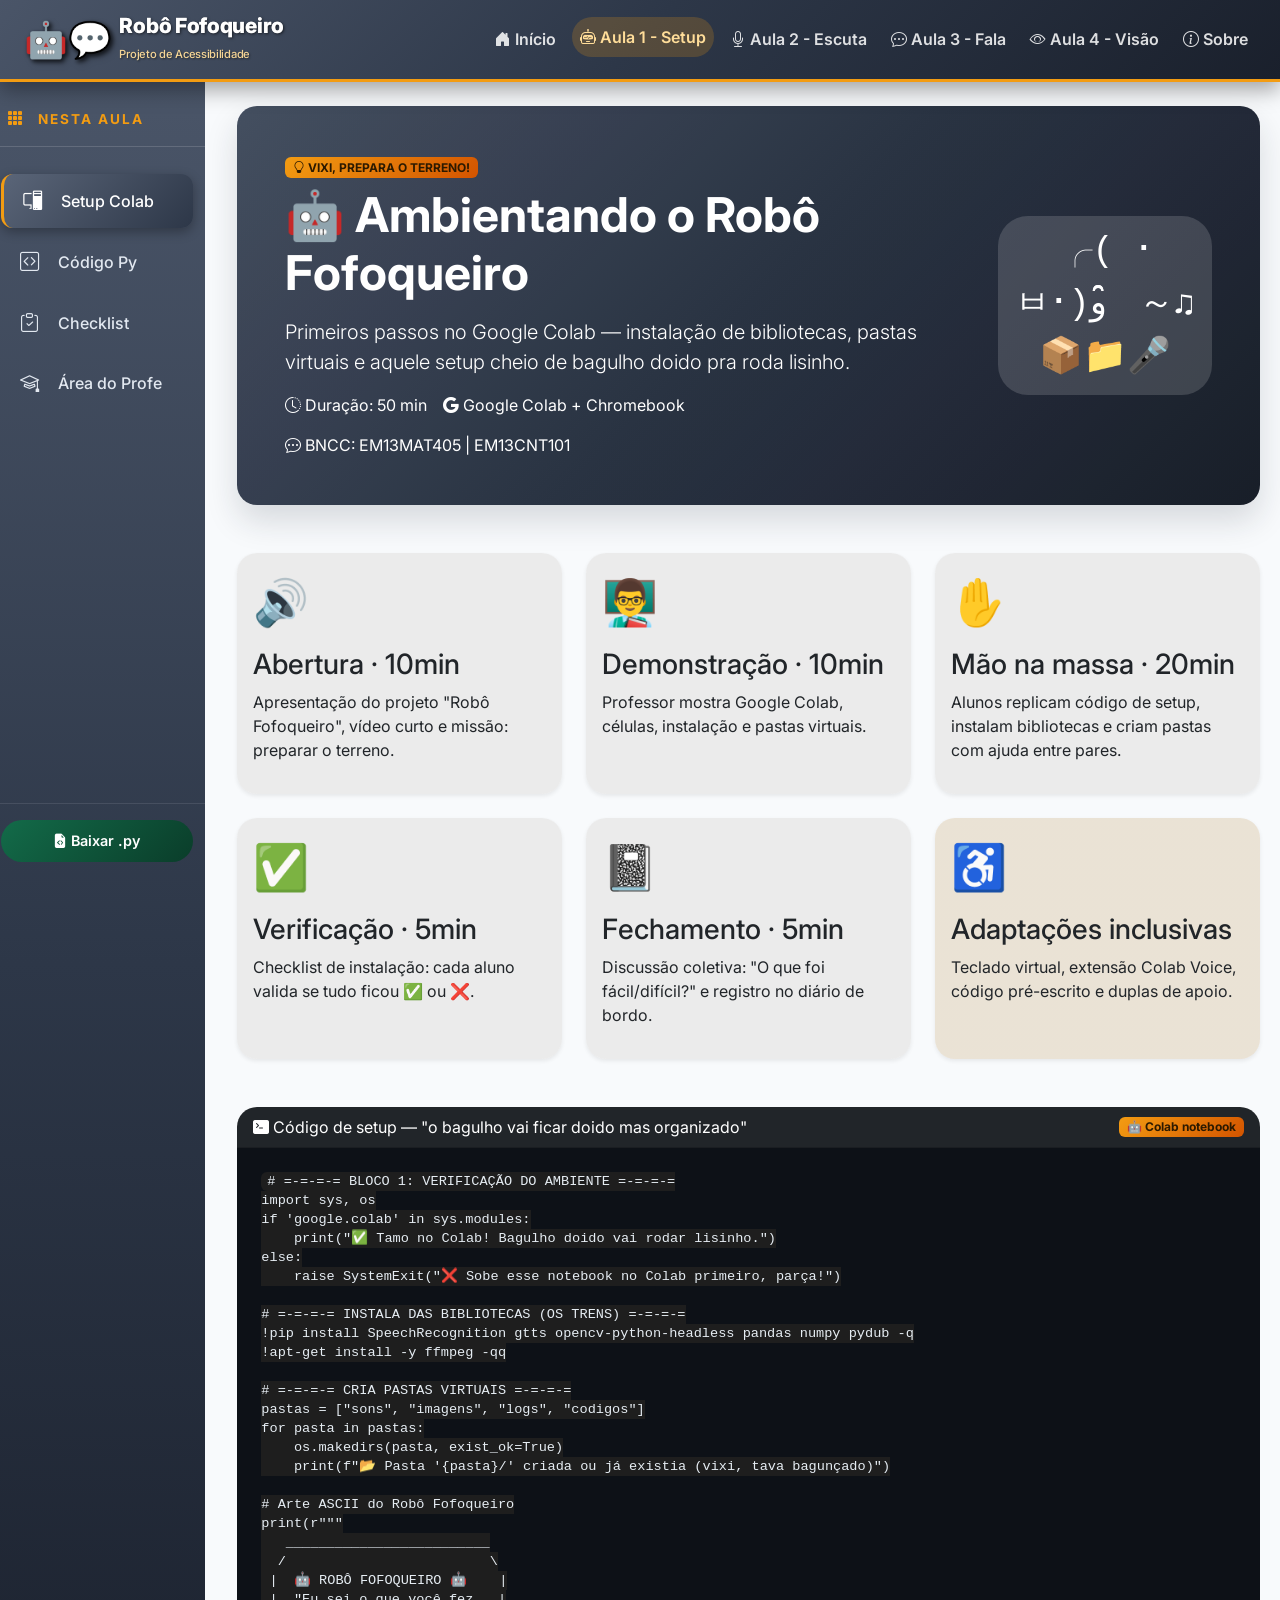
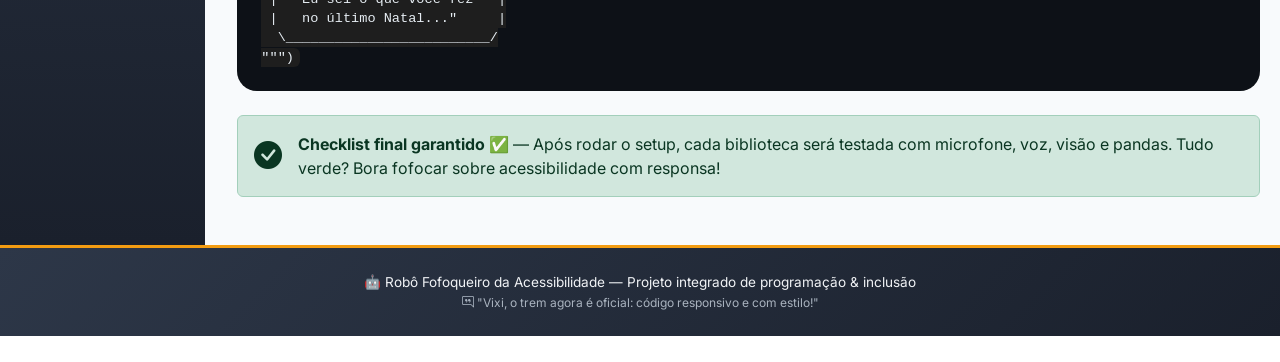
==== pages/aula_01.html @ 8d3654dd "Primeira versão no GitHub" ====
<!doctype html>
<html lang="pt-BR">
  <head>
    <meta charset="UTF-8" />
    <meta
      name="viewport"
      content="width=device-width, initial-scale=1.0, user-scalable=yes"
    />
    <title>Robô Fofoqueiro | Setup no Google Colab</title>
    <!-- Bootstrap 5 + Icons + Google Fonts -->
    <link
      href="https://cdn.jsdelivr.net/npm/bootstrap@5.3.0-alpha1/dist/css/bootstrap.min.css"
      rel="stylesheet"
    />
    <link
      rel="stylesheet"
      href="https://cdn.jsdelivr.net/npm/bootstrap-icons@1.11.3/font/bootstrap-icons.min.css"
    />
    <link
      href="https://fonts.googleapis.com/css2?family=Inter:opsz,wght@14..32,300;14..32,400;14..32,600;14..32,700;14..32,800&display=swap"
      rel="stylesheet"
    />
    <!-- CSS Custom -->
    <link rel="stylesheet" href="../assets/css/style.css" />
  </head>

  <body>
    <!-- MENU SUPERIOR (para futuras abas do projeto maior) -->
    <nav class="navbar navbar-expand-lg menu-projeto-principal sticky-top">
      <div class="container-fluid px-4">
        <a class="navbar-brand d-flex align-items-center gap-2" href="#">
          <span class="robo-icon-principal">🤖💬</span>
          <span class="brand-text-principal"
            >Robô Fofoqueiro<br /><small class="sub-brand-principal"
              >Projeto de Acessibilidade</small
            ></span
          >
        </a>
        <button
          class="navbar-toggler"
          type="button"
          data-bs-toggle="collapse"
          data-bs-target="#menuProjetoPrincipal"
          aria-controls="menuProjetoPrincipal"
          aria-expanded="false"
          aria-label="Toggle navigation"
        >
          <span class="navbar-toggler-icon"></span>
        </button>
        <div class="collapse navbar-collapse" id="menuProjetoPrincipal">
          <ul class="navbar-nav ms-auto mb-2 mb-lg-0 gap-2">
            <li class="nav-item">
              <a
                class="nav-link"
                data-projeto-aba="inicio"
                href="../index.html"
                ><i class="bi bi-house-door-fill"></i> Início</a
              >
            </li>
            <li class="nav-item">
              <a
                class="nav-link active-projeto"
                data-projeto-aba="aula1"
                href="aula_01.html"
                ><i class="bi bi-robot"></i> Aula 1 - Setup</a
              >
            </li>
            <li class="nav-item">
              <a class="nav-link" data-projeto-aba="aula2" href="aula_02.html"
                ><i class="bi bi-mic"></i> Aula 2 - Escuta</a
              >
            </li>
            <li class="nav-item">
              <a class="nav-link" data-projeto-aba="aula3" href="aula_03.html"
                ><i class="bi bi-chat-dots"></i> Aula 3 - Fala</a
              >
            </li>
            <li class="nav-item">
              <a class="nav-link" data-projeto-aba="aula4" href="#"
                ><i class="bi bi-eye"></i> Aula 4 - Visão</a
              >
            </li>
            <li class="nav-item">
              <a class="nav-link" data-projeto-aba="sobre" href="#"
                ><i class="bi bi-info-circle"></i> Sobre</a
              >
            </li>
          </ul>
        </div>
      </div>
    </nav>

    <!-- CONTEÚDO PRINCIPAL COM LAYOUT: MENU LATERAL + ÁREA DE CONTEÚDO -->
    <div class="container-fluid main-layout">
      <div class="row">
        <!-- MENU LATERAL (abas internas da aula atual) -->
        <aside class="col-lg-2 col-md-3 col-sm-4 sidebar-lateral px-0">
          <div class="sidebar-sticky">
            <div class="sidebar-header">
              <i class="bi bi-grid-3x3-gap-fill"></i> Nesta aula
            </div>
            <ul class="nav nav-pills flex-column mb-auto" id="sidebarMenu">
              <li class="nav-item">
                <a
                  href="#"
                  class="nav-link lateral-link active-lateral"
                  data-lateral-aba="setup"
                >
                  <i class="bi bi-pc-display"></i> Setup Colab
                </a>
              </li>
              <li class="nav-item">
                <a
                  href="#"
                  class="nav-link lateral-link"
                  data-lateral-aba="codigo"
                >
                  <i class="bi bi-code-square"></i> Código Py
                </a>
              </li>
              <li class="nav-item">
                <a
                  href="#"
                  class="nav-link lateral-link"
                  data-lateral-aba="checklist"
                >
                  <i class="bi bi-clipboard-check"></i> Checklist
                </a>
              </li>
              <li class="nav-item">
                <a
                  href="#"
                  class="nav-link lateral-link"
                  data-lateral-aba="professor"
                >
                  <i class="bi bi-mortarboard"></i> Área do Profe
                </a>
              </li>
            </ul>
            <div class="sidebar-footer">
              <button
                id="btnDownloadPyLateral"
                class="btn btn-download-lateral w-100"
              >
                <i class="bi bi-file-earmark-code-fill"></i> Baixar .py
              </button>
            </div>
          </div>
        </aside>

        <!-- ÁREA DE CONTEÚDO DINÂMICO -->
        <main class="col-lg-10 col-md-9 col-sm-8 conteudo-principal py-4">
          <!-- Aba 1: Setup do ambiente -->
          <div
            id="conteudoSetup"
            class="lateral-aba-conteudo active-lateral-aba"
          >
            <!-- Cabeçalho irreverente -->
            <div class="card border-0 shadow-lg mb-5 bg-degrade-header">
              <div class="card-body p-4 p-md-5">
                <div class="row align-items-center">
                  <div class="col-md-9">
                    <span class="badge bg-warning text-dark mb-2"
                      ><i class="bi bi-lightbulb"></i> VIXI, PREPARA O
                      TERRENO!</span
                    >
                    <h1 class="display-5 fw-bold">
                      🤖 Ambientando o Robô Fofoqueiro
                    </h1>
                    <p class="lead mt-3">
                      Primeiros passos no Google Colab — instalação de
                      bibliotecas, pastas virtuais e aquele setup cheio de
                      bagulho doido pra roda lisinho.
                    </p>
                    <div class="mt-3 d-flex flex-wrap gap-3">
                      <div>
                        <i class="bi bi-clock-history"></i> Duração: 50 min
                      </div>
                      <div>
                        <i class="bi bi-google"></i> Google Colab + Chromebook
                      </div>
                      <div>
                        <i class="bi bi-chat-dots"></i> BNCC: EM13MAT405 |
                        EM13CNT101
                      </div>
                    </div>
                  </div>
                  <div class="col-md-3 text-center">
                    <div class="robo-ascii-animado">
                      ╭( ･ㅂ･)و ̑̑ ～♫<br />📦📁🎤
                    </div>
                  </div>
                </div>
              </div>
            </div>

            <!-- ETAPAS DA AULA -->
            <div class="row g-4 mb-5">
              <div class="col-md-6 col-lg-4">
                <div class="card h-100 border-0 shadow-sm etapa-card">
                  <div class="card-body">
                    <div class="etapa-icon">🔊</div>
                    <h3>Abertura · 10min</h3>
                    <p>
                      Apresentação do projeto "Robô Fofoqueiro", vídeo curto e
                      missão: preparar o terreno.
                    </p>
                  </div>
                </div>
              </div>
              <div class="col-md-6 col-lg-4">
                <div class="card h-100 border-0 shadow-sm etapa-card">
                  <div class="card-body">
                    <div class="etapa-icon">👨‍🏫</div>
                    <h3>Demonstração · 10min</h3>
                    <p>
                      Professor mostra Google Colab, células, instalação e
                      pastas virtuais.
                    </p>
                  </div>
                </div>
              </div>
              <div class="col-md-6 col-lg-4">
                <div class="card h-100 border-0 shadow-sm etapa-card">
                  <div class="card-body">
                    <div class="etapa-icon">✋</div>
                    <h3>Mão na massa · 20min</h3>
                    <p>
                      Alunos replicam código de setup, instalam bibliotecas e
                      criam pastas com ajuda entre pares.
                    </p>
                  </div>
                </div>
              </div>
              <div class="col-md-6 col-lg-4">
                <div class="card h-100 border-0 shadow-sm etapa-card">
                  <div class="card-body">
                    <div class="etapa-icon">✅</div>
                    <h3>Verificação · 5min</h3>
                    <p>
                      Checklist de instalação: cada aluno valida se tudo ficou
                      ✅ ou ❌.
                    </p>
                  </div>
                </div>
              </div>
              <div class="col-md-6 col-lg-4">
                <div class="card h-100 border-0 shadow-sm etapa-card">
                  <div class="card-body">
                    <div class="etapa-icon">📓</div>
                    <h3>Fechamento · 5min</h3>
                    <p>
                      Discussão coletiva: "O que foi fácil/difícil?" e registro
                      no diário de bordo.
                    </p>
                  </div>
                </div>
              </div>
              <div class="col-md-6 col-lg-4">
                <div
                  class="card h-100 border-0 shadow-sm etapa-card bg-inclusao"
                >
                  <div class="card-body">
                    <div class="etapa-icon">♿</div>
                    <h3>Adaptações inclusivas</h3>
                    <p>
                      Teclado virtual, extensão Colab Voice, código pré-escrito
                      e duplas de apoio.
                    </p>
                  </div>
                </div>
              </div>
            </div>

            <!-- Bloco de código exemplo -->
            <div class="card border-0 mb-4 overflow-hidden">
              <div
                class="card-header bg-dark text-white d-flex justify-content-between align-items-center"
              >
                <span
                  ><i class="bi bi-terminal-fill"></i> Código de setup — "o
                  bagulho vai ficar doido mas organizado"</span
                >
                <span class="badge bg-warning text-dark"
                  >🤖 Colab notebook</span
                >
              </div>
              <div class="card-body bg-preto-code p-0">
                <pre
                  class="code-block m-0"
                ><code class="language-python"># =-=-=-= BLOCO 1: VERIFICAÇÃO DO AMBIENTE =-=-=-=
import sys, os
if 'google.colab' in sys.modules:
    print("✅ Tamo no Colab! Bagulho doido vai rodar lisinho.")
else:
    raise SystemExit("❌ Sobe esse notebook no Colab primeiro, parça!")

# =-=-=-= INSTALA DAS BIBLIOTECAS (OS TRENS) =-=-=-=
!pip install SpeechRecognition gtts opencv-python-headless pandas numpy pydub -q
!apt-get install -y ffmpeg -qq

# =-=-=-= CRIA PASTAS VIRTUAIS =-=-=-=
pastas = ["sons", "imagens", "logs", "codigos"]
for pasta in pastas:
    os.makedirs(pasta, exist_ok=True)
    print(f"📂 Pasta '{pasta}/' criada ou já existia (vixi, tava bagunçado)")

# Arte ASCII do Robô Fofoqueiro
print(r"""
   _________________________
  /                         \
 |  🤖 ROBÔ FOFOQUEIRO 🤖    |
 |  "Eu sei o que você fez   |
 |   no último Natal..."     |
  \_________________________/
""")</code></pre>
              </div>
            </div>
            <div
              class="alert alert-success d-flex align-items-center"
              role="alert"
            >
              <i class="bi bi-check-circle-fill fs-3 me-3"></i>
              <div>
                <strong>Checklist final garantido ✅</strong> — Após rodar o
                setup, cada biblioteca será testada com microfone, voz, visão e
                pandas. Tudo verde? Bora fofocar sobre acessibilidade com
                responsa!
              </div>
            </div>
          </div>

          <!-- Aba 2: Código Python completo -->
          <div id="conteudoCodigo" class="lateral-aba-conteudo">
            <div class="card border-0 shadow-lg">
              <div
                class="card-header bg-grafite text-white d-flex justify-content-between flex-wrap"
              >
                <span
                  ><i class="bi bi-filetype-py"></i> robo_fofoqueiro_setup.py —
                  Código completo da aula</span
                >
                <span class="badge bg-verde-claro">download disponível</span>
              </div>
              <div class="card-body p-0">
                <pre
                  class="code-block-full m-0"
                ><code id="codigoPythonCompleto"># -*- coding: utf-8 -*-
# ============================================================
# ROBÔ FOFOQUEIRO DA ACESSIBILIDADE - SETUP COMPLETO
# "O trem vai ficar doido, mas organizado, vixi!"
# ============================================================

import sys
import os

def verifica_ambiente():
    if 'google.colab' in sys.modules:
        print("✅ Tamo no Colab! Bagulho doido vai rodar lisinho.")
        return True
    else:
        print("❌ Eita! Isso aqui não é o Colab, meu consagrado.")
        return False

AMBIENTE_COLAB = verifica_ambiente()
if not AMBIENTE_COLAB:
    raise SystemExit("Para de viajar, sobe esse notebook no Colab primeiro!")

print("\n📦 Instalando as paradinhas... Pega um café...")
bibliotecas = ["speechrecognition", "gtts", "opencv-python", "pandas", "numpy", "pydub", "requests", "IPython"]

for lib in bibliotecas:
    if lib == "speechrecognition":
        !pip install SpeechRecognition -q
    elif lib == "opencv-python":
        !pip install opencv-python-headless -q
    elif lib == "pydub":
        !pip install pydub -q
        !apt-get install -y ffmpeg -qq
    else:
        !pip install {lib} -q
    print(f" ✅ {lib} instalado")

# Importações
import speech_recognition as sr
from gtts import gTTS
import cv2
import pandas as pd
import numpy as np
from pydub import AudioSegment
import requests, json, pickle, time
from IPython.display import Audio, display

print("\n🎉 Bibliotecas importadas com sucesso!")

# Pastas virtuais
pastas = ["sons", "imagens", "logs", "codigos"]
for pasta in pastas:
    os.makedirs(pasta, exist_ok=True)
    print(f" 📂 Pasta '{pasta}/' criada")

# Arte ASCII
ascii_robo = r"""
   _________________________
  /                         \
 |  🤖 ROBÔ FOFOQUEIRO 🤖    |
 |  "Eu sei o que você fez   |
 |   no último Natal..."     |
  \_________________________/
"""
print("\n" + ascii_robo)
print("👉 Fala meu parça! O trem tá no ar.")

# Checklist final
print("\n📋 CHECKLIST FINAL")
print("="*50)
print("✅ Setup concluído com sucesso!")
print("="*50)
print("\n🤖 'Ó o trem agora é oficial: Robô Fofoqueiro na área!'")
# FIM DO SETUP</code></pre>
              </div>
              <div class="card-footer bg-light">
                <small
                  ><i class="bi bi-info-circle"></i> Código completo do setup
                  para rodar no Google Colab.</small
                >
              </div>
            </div>
          </div>

          <!-- Aba 3: Checklist / Avaliação -->
          <div id="conteudoChecklist" class="lateral-aba-conteudo">
            <div class="row">
              <div class="col-lg-7">
                <div class="card shadow border-0 mb-4">
                  <div class="card-header bg-degrade-verde text-white">
                    <h4 class="mb-0">
                      <i class="bi bi-check2-square"></i> Checklist de avaliação
                      - Aluno
                    </h4>
                  </div>
                  <div class="card-body">
                    <ul class="checklist-personalizado list-unstyled">
                      <li>
                        <i class="bi bi-square"></i> Conseguiu criar o notebook
                        no Google Colab?
                      </li>
                      <li>
                        <i class="bi bi-square"></i> Todas as bibliotecas
                        instaladas sem erro?
                      </li>
                      <li>
                        <i class="bi bi-square"></i> Pastas virtuais "sons",
                        "imagens", "logs", "codigos" criadas?
                      </li>
                      <li>
                        <i class="bi bi-square"></i> O checklist final do código
                        apareceu todo verde ✅ ?
                      </li>
                      <li>
                        <i class="bi bi-square"></i> Salvou configuração
                        config.json dentro da pasta codigos?
                      </li>
                      <li>
                        <i class="bi bi-square"></i> Escreveu comentários com
                        linguagem coloquial?
                      </li>
                    </ul>
                    <div class="progress mt-3 progress-checklist">
                      <div
                        id="progressChecklist"
                        class="progress-bar bg-success"
                      ></div>
                    </div>
                    <button
                      id="simularProgresso"
                      class="btn btn-outline-success btn-sm mt-3"
                    >
                      <i class="bi bi-arrow-repeat"></i> Simular progresso
                      (marca todos ✅)
                    </button>
                  </div>
                </div>
              </div>
              <div class="col-lg-5">
                <div class="card border-0 shadow bg-laranja-alerta text-dark">
                  <div class="card-body">
                    <h5>
                      <i class="bi bi-exclamation-triangle-fill"></i> Prazos &
                      alertas
                    </h5>
                    <p><strong>Entrega do projeto:</strong> 30/04/2026</p>
                    <p>
                      <strong>Validar setup completo</strong> antes do próximo
                      encontro.
                    </p>
                    <hr class="hr-alerta" />
                    <div class="d-flex align-items-center gap-2">
                      <i class="bi bi-robot fs-1"></i>
                      <span
                        >Dica: "Se o checklist ficar vermelho, chama o parça e
                        reinicia o runtime!"</span
                      >
                    </div>
                  </div>
                </div>
              </div>
            </div>
          </div>

          <!-- Aba 4: Área do Professor -->
          <div id="conteudoProfessor" class="lateral-aba-conteudo">
            <div class="card shadow border-0 mb-4 overflow-hidden">
              <div class="row g-0">
                <div class="col-md-8">
                  <div class="card-body">
                    <div class="d-flex gap-2 align-items-center mb-2">
                      <i class="bi bi-chalkboard fs-1"></i>
                      <h2 class="card-title">Plano de Aula - Docente</h2>
                    </div>
                    <p>
                      <strong>Códigos BNCC:</strong> EM13MAT405, EM13CNT101 |
                      <strong>RCP - Paraná:</strong> Pensamento Computacional
                    </p>
                    <p>
                      <strong>Materiais:</strong> Chromebooks, contas Google,
                      projetor.
                    </p>
                    <hr class="hr-professor" />
                    <h5><i class="bi bi-stars"></i> Dicas de mediação</h5>
                    <ul>
                      <li>
                        Use a analogia "Robô fofoqueiro precisa de maleta
                        (pastas) e ferramentas".
                      </li>
                      <li>
                        Peça que os alunos criem uma fofoca fictícia sobre
                        acessibilidade digital.
                      </li>
                      <li>
                        Rodar o checklist final e comemorar com um "🎉 VIXI, DEU
                        CERTO".
                      </li>
                    </ul>
                    <button
                      id="btnExportarDicas"
                      class="btn btn-outline-primary mt-2"
                    >
                      <i class="bi bi-download"></i> Exportar dicas
                    </button>
                  </div>
                </div>
                <div
                  class="col-md-4 bg-grafite-claro d-flex flex-column align-items-center justify-content-center p-4 text-center"
                >
                  <div class="icone-prof">👩‍🏫🧑‍🏫</div>
                  <p class="mt-2 fw-bold">Kit do Professor</p>
                  <button
                    id="simularChamada"
                    class="btn btn-warning w-100 mt-2"
                  >
                    <i class="bi bi-mic"></i> Chamada interativa
                  </button>
                </div>
              </div>
            </div>
          </div>
        </main>
      </div>
    </div>

    <footer class="footer-custom">
      <div class="container-fluid">
        <p class="mb-0">
          🤖 Robô Fofoqueiro da Acessibilidade — Projeto integrado de
          programação & inclusão
        </p>
        <small
          ><i class="bi bi-chat-right-quote"></i> "Vixi, o trem agora é oficial:
          código responsivo e com estilo!"</small
        >
      </div>
    </footer>

    <!-- Bootstrap JS -->
    <script src="https://cdn.jsdelivr.net/npm/bootstrap@5.3.0-alpha1/dist/js/bootstrap.bundle.min.js"></script>
    <!-- Script custom -->
    <script src="../assets/js/script.js"></script>
  </body>
</html>
---- assets/css/style.css ----
/* ===================================================================
   TITULO DA PÁGINA: Style CSS - Robô Fofoqueiro (Interface Educacional)
   ===================================================================
   Objetivo: Fornecer estilos visuais para a plataforma "Robô Fofoqueiro",
             um ambiente educacional interativo com tema de grafite,
             menus laterais, simulações e acessibilidade.
   Alunos: Equipe de Desenvolvimento
   Orientadora: Gisele Nunes
   Data: 2026
   ===================================================================
*/

/* ==================== RESET E CONFIGURAÇÕES GLOBAIS ==================== */

/* 
   SELETOR UNIVERSAL (*) - Remove todas as margens, preenchimentos padrão
   e altera o modelo de caixa para border-box (largura inclui bordas e padding)
*/
* {
  margin: 0;
  /* Remove margem externa de todos elementos */
  padding: 0;
  /* Remove espaçamento interno de todos elementos */
  box-sizing: border-box;
  /* Largura total = largura definida + borda + padding? NÃO! Com border-box, padding e borda são incluídos na largura total */
}

/*
   ESTILO BASE DO CORPO DA PÁGINA (body)
   Define a fonte principal, fundo com gradiente suave e layout flexível
*/
body {
  font-family: 'Inter', sans-serif;
  /* Fonte moderna sem serifa */
  background: linear-gradient(145deg, #f0f2f5 0%, #e9ecef 100%);
  /* Gradiente diagonal suave (cinza claro) */
  color: #1e2a3e;
  /* Cor do texto: azul escuro suave */
  min-height: 100vh;
  /* Altura mínima igual à tela toda */
  display: flex;
  /* Ativa Flexbox no body */
  flex-direction: column;
  /* Organiza filhos em coluna (um abaixo do outro) */
}

/* ==================== VARIÁVEIS CSS (PALETA DE CORES GRAFITE) ==================== */

/*
   DEFINIÇÃO DE VARIÁVEIS GLOBAIS
   Facilita manutenção de cores e evita repetição
*/
:root {
  /* Tons de grafite (do claro ao escuro) */
  --grafite-claro: #4a5568;
  /* Cinza azulado médio */
  --grafite-medio: #2d3748;
  /* Cinza azulado mais escuro */
  --grafite-escuro: #1a202c;
  /* Quase preto azulado */

  /* Gradientes principais (efeito degradê) */
  --grafite-grad-principal: linear-gradient(135deg, #4a5568 0%, #2d3748 50%, #1a202c 100%);
  /* Gradiente diagonal 135° */
  --grafite-grad-hover: linear-gradient(135deg, #5a6578 0%, #3d475c 100%);
  /* Versão mais clara para hover */

  /* Cores de destaque - Verde (sucesso/confirmação) */
  --verde-escuro: #0f5c3f;
  /* Verde floresta */
  --verde-grad: linear-gradient(135deg, #136b49, #0a3d2a);
  /* Gradiente verde */

  /* Cores de alerta - Laranja (atenção) */
  --laranja-alerta: #e67e22;
  /* Laranja médio */
  --laranja-grad: linear-gradient(135deg, #f39c12, #d35400);
  /* Gradiente laranja vibrante */

  /* Tons neutros e overlays */
  --cinza-claro: #eef2f5;
  /* Fundo claro */
  --grafite-bg: #2d3748;
  /* Fundo grafite */
  --vermelho-alerta: #e74c3c;
  /* Vermelho para erros críticos */
  --fume-overlay: rgba(0, 0, 0, 0.04);
  /* Camada semi-transparente preta (4% opacidade) */
  --fume-overlay-escuro: rgba(0, 0, 0, 0.06);
  /* Camada mais escura (6% opacidade) */

  /* Azul para funcionalidade de fala/simulação */
  --azul-fala: #2980b9;
  /* Azul médio */
  --azul-grad: linear-gradient(135deg, #3498db, #2980b9);
  /* Gradiente azul */
}

/* ==================== CORREÇÕES DE VISIBILIDADE DO TEXTO DO MENU ==================== */

/*
   GARANTE QUE O TEXTO DA MARCA (BRAND) NO MENU FIQUE SEMPRE BRANCO
   Força contraste máximo mesmo em fundos escuros
*/
.menu-projeto-principal .navbar-brand {
  color: white !important;
  /* Força cor branca (sobrescreve qualquer outra regra) */
  font-weight: 800;
  /* Peso da fonte: extra-negrito */
  text-shadow: 2px 2px 4px rgba(0, 0, 0, 0.5);
  /* Sombra preta para destacar do fundo */
  letter-spacing: -0.3px;
  /* Reduz espaçamento entre letras levemente */
}

/*
   ESTILO DO TEXTO PRINCIPAL DA MARCA
   Aplica gradiente branco e mantém legibilidade
*/
.brand-text-principal {
  font-size: 1.3rem;
  /* Tamanho relativo à raiz (20.8px aproximadamente) */
  line-height: 1.2;
  /* Altura da linha: 1.2x o tamanho da fonte */
  display: inline-block;
  /* Comporta-se como bloco mas em linha */
  background: linear-gradient(135deg, #ffffff 0%, #f0f0f0 100%);
  /* Gradiente branco suave */
  background-clip: text;
  /* Recorta o fundo no formato do texto (padrão moderno) */
  -webkit-background-clip: text;
  /* Mesmo efeito para navegadores WebKit (Chrome, Safari) */
  color: white !important;
  /* Fallback: cor branca sólida */
  text-shadow: 1px 1px 3px rgba(0, 0, 0, 0.6);
  /* Sombra para contraste */
  font-weight: 800;
  /* Negrito máximo */
}

/*
   FALLBACK MÁXIMO: GARANTE QUE SPAN DENTRO DO TEXTO SEJA BRANCO SÓLIDO
   Caso o gradiente não funcione, este estilo assegura legibilidade
*/
.brand-text-principal span {
  color: #ffffff !important;
  /* Branco puro e forçado */
  background: none !important;
  /* Remove qualquer fundo */
  text-shadow: 2px 2px 6px rgba(0, 0, 0, 0.7);
  /* Sombra mais forte */
}

/*
   SUBTÍTULO DA MARCA (geralmente menor, abaixo do principal)
*/
.sub-brand-principal {
  font-size: 0.7rem;
  /* Tamanho pequeno (11.2px) */
  opacity: 0.95;
  /* Quase totalmente opaco (ligeira transparência) */
  font-weight: 500;
  /* Peso médio */
  color: #ffdd99 !important;
  /* Amarelo claro suave */
  text-shadow: 1px 1px 2px rgba(0, 0, 0, 0.5);
  /* Sombra preta leve */
}

/* ==================== RESPONSIVIDADE DO MENU (TELAS PEQUENAS) ==================== */

/*
   TABLETS (largura máxima 768px)
   Reduz tamanhos de fonte para caber em telas médias
*/
@media (max-width: 768px) {
  .brand-text-principal {
    font-size: 1rem;
    /* 16px - tamanho padrão */
    white-space: normal;
    /* Permite quebra de linha */
    word-break: keep-all;
    /* Evita quebras agressivas de palavras */
  }

  .sub-brand-principal {
    font-size: 0.6rem;
    /* 9.6px */
  }

  .menu-projeto-principal .navbar-brand {
    max-width: 80%;
    /* Limita largura a 80% do container */
  }
}

/*
   CELULARES (largura máxima 576px)
   Redução ainda maior para dispositivos muito pequenos
*/
@media (max-width: 576px) {
  .brand-text-principal {
    font-size: 0.85rem;
    /* 13.6px */
  }

  .sub-brand-principal {
    font-size: 0.55rem;
    /* 8.8px */
  }
}

/*
   ESTILO DO MENU PRINCIPAL
   Fundo escuro gradiente com borda inferior laranja de destaque
*/
.menu-projeto-principal {
  background: linear-gradient(135deg, #2d3748 0%, #1a202c 100%);
  /* Gradiente grafite escuro */
  box-shadow: 0 8px 20px rgba(0, 0, 0, 0.35);
  /* Sombra pronunciada para profundidade */
  padding: 0.5rem 0;
  /* Espaçamento vertical interno */
  border-bottom: 3px solid #f39c12;
  /* Linha inferior laranja (destaque) */
}

/*
   REMOVE PSEUDO-ELEMENTOS QUE POSSAM ESCURECER O TEXTO
   Garante que não haja before/after interferindo na cor
*/
.menu-projeto-principal .navbar-brand::before,
.menu-projeto-principal .navbar-brand::after {
  display: none;
  /* Esconde qualquer pseudo-elemento */
}

/*
   ÍCONE DO ROBÔ NO MENU
*/
.robo-icon-principal {
  font-size: 2.2rem;
  /* Tamanho grande (35.2px) */
  filter: drop-shadow(2px 2px 2px rgba(0, 0, 0, 0.5));
  /* Sombra tipo "drop" (respeita transparência) */
  color: #f39c12;
  /* Cor laranja dourada */
}

/*
   CONTAINER DA MARCA (navbar-brand) - ORGANIZAÇÃO FLEXÍVEL
*/
.navbar-brand {
  display: flex;
  /* Layout flexível */
  align-items: center;
  /* Alinha verticalmente ao centro */
  gap: 12px;
  /* Espaçamento entre elementos filhos: 12px */
  flex-wrap: wrap;
  /* Permite quebra de linha se necessário */
}

/*
   DIV DENTRO DA MARCA - ORGANIZA TEXTO EM COLUNA
*/
.navbar-brand>div {
  display: flex;
  /* Flexível */
  flex-direction: column;
  /* Empilha os textos verticalmente */
}

/* ==================== EFEITO FUMÊ (OVERLAY SUTIL EM CARDS) ==================== */

/*
   FUNDO COM PADRÃO DE PONTOS E OVERLAY TRANSPARENTE
   Cria textura visual interessante sem atrapalhar conteúdo
*/
.card-body {
  background-image: radial-gradient(circle at 25% 40%, rgba(0, 0, 0, 0.02) 1px, transparent 1px);
  /* Pontos minúsculos */
  background-size: 16px 16px;
  /* Tamanho do padrão de repetição */
  position: relative;
  /* Necessário para posicionar o pseudo-elemento ::before */
}

/*
   PSEUDO-ELEMENTO ::before - CRIA OVERLAY TRANSPARENTE SOBRE O FUNDO
   Adiciona camada "fumê" que escurece levemente
*/
.card-body::before {
  content: '';
  /* Conteúdo vazio obrigatório */
  position: absolute;
  /* Posicionado absolutamente em relação ao .card-body */
  top: 0;
  /* Gruda no topo */
  left: 0;
  /* Gruda na esquerda */
  right: 0;
  /* Estica até a direita */
  bottom: 0;
  /* Estica até a base */
  background: var(--fume-overlay);
  /* Overlay preto com 4% opacidade */
  pointer-events: none;
  /* Permite clicar através do overlay (não bloqueia interação) */
  z-index: 0;
  /* Coloca atrás do conteúdo (índice inferior) */
}

/*
   GARANTE QUE O CONTEÚDO DO CARD FIQUE ACIMA DO OVERLAY
*/
.card-body>* {
  position: relative;
  /* Cria novo contexto de empilhamento */
  z-index: 1;
  /* Fica acima do ::before (z-index:0) */
}

/*
   VARIAÇÃO DO EFEITO FUMÊ PARA ÁREA LATERAL (ABAS)
   Padrão de pontos menor (14px) para textura diferente
*/
.lateral-aba-conteudo .card-body {
  background-image: radial-gradient(circle at 25% 40%, rgba(0, 0, 0, 0.02) 1px, transparent 1px);
  background-size: 14px 14px;
  /* Pontos mais próximos */
}

/*
   EFEITO FUMÊ ESPECÍFICO PARA CONTEÚDO DE CÓDIGO
   Usa linhas diagonais em vez de pontos para simular "código antigo"
*/
#conteudoCodigo .card-body,
.lateral-aba-conteudo#conteudoCodigo,
#conteudoCodigo {
  background-image: repeating-linear-gradient(45deg,
      /* Linhas diagonais a 45° */
      rgba(0, 0, 0, 0.02) 0px,
      rgba(0, 0, 0, 0.02) 2px,
      transparent 2px,
      transparent 8px);
  /* Ciclo de 8px: 2px de linha + 6px transparente */
  position: relative;
}

/*
   OVERLAY MAIS ESCURO PARA ÁREA DE CÓDIGO
*/
#conteudoCodigo .card-body::before,
.lateral-aba-conteudo#conteudoCodigo::before,
#conteudoCodigo::before {
  background: var(--fume-overlay-escuro);
  /* Overlay com 6% opacidade (mais escuro) */
}

/*
   VARIAÇÃO PARA CARD COM FUNDO PRETO (código)
   Padrão de linhas claras (branco translúcido) em vez de escuras
*/
.card-body.bg-preto-code,
#conteudoCodigo .card-body.p-0 {
  background-image: repeating-linear-gradient(45deg,
      rgba(255, 255, 255, 0.02) 0px,
      /* Linhas brancas muito sutis */
      rgba(255, 255, 255, 0.02) 2px,
      transparent 2px,
      transparent 8px);
}

/*
   OVERLAY MAIS FORTE PARA CÓDIGO EM FUNDO PRETO
*/
.card-body.bg-preto-code::before {
  background: rgba(0, 0, 0, 0.15);
  /* 15% de preto - bem escuro para contraste */
}

/* ==================== LAYOUT PRINCIPAL E CONTEÚDO ==================== */

/*
   CONTAINER PRINCIPAL DO LAYOUT
   Altura mínima = altura da tela menos 160px (considerando header e footer)
*/
.main-layout {
  min-height: calc(100vh - 160px);
  /* Calcula: 100% da viewport - 160px */
  padding: 0;
  /* Remove padding padrão */
  flex: 1;
  /* Ocupa espaço restante em layout flexível */
}

/*
   ÁREA DO CONTEÚDO PRINCIPAL
   Fundo claro e padding espaçoso
*/
.conteudo-principal {
  background: #f8fafc;
  /* Fundo branco levemente azulado */
  min-height: calc(100vh - 70px);
  /* Altura mínima: viewport menos 70px */
  padding: 1.5rem 2rem 2rem 2rem !important;
  /* Padding: topo 1.5rem, laterais 2rem, base 2rem */
}

/*
   RESPONSIVIDADE DO CONTEÚDO PRINCIPAL - TABLETS
   Reduz padding para economizar espaço
*/
@media (max-width: 768px) {
  .conteudo-principal {
    padding: 1rem 1rem 1.5rem 1rem !important;
    /* Padding uniforme de 1rem nas laterais/topo, 1.5rem base */
  }
}

/*
   RESPONSIVIDADE DO CONTEÚDO PRINCIPAL - CELULARES
   Padding mínimo para máximo aproveitamento da tela
*/
@media (max-width: 576px) {
  .conteudo-principal {
    padding: 0.75rem 0.75rem 1rem 0.75rem !important;
    /* Padding compacto */
  }
}

/* ==================== RODAPÉ (FOOTER) CORRIGIDO ==================== */

/*
   ESTILO PERSONALIZADO DO RODAPÉ
   Fundo escuro gradiente, borda superior laranja
*/
.footer-custom {
  background: linear-gradient(135deg, #2d3748 0%, #1a202c 100%);
  /* Gradiente grafite escuro */
  color: #e2e8f0;
  /* Texto cinza claro */
  font-size: 0.85rem;
  /* Tamanho pequeno (13.6px) */
  padding: 1.5rem 1rem;
  /* Espaçamento interno generoso */
  text-align: center;
  /* Centraliza texto */
  width: 100%;
  /* Largura total */
  margin-top: auto;
  /* Empurra rodapé para o final em layout flex */
  border-top: 3px solid #f39c12;
  /* Borda superior laranja (destaque) */
  position: relative;
  /* Contexto de posicionamento */
  bottom: 0;
  /* Alinhado à base (caso necessário) */
  left: 0;
  right: 0;
}

/*
   CONTAINER INTERNO DO RODAPÉ - GARANTE LARGURA CORRETA
*/
.footer-custom .container-fluid {
  width: 100%;
  /* Largura total */
  padding-right: var(--bs-gutter-x, 0.75rem);
  /* Usa variável Bootstrap ou fallback 0.75rem */
  padding-left: var(--bs-gutter-x, 0.75rem);
  margin-right: auto;
  /* Centraliza horizontalmente */
  margin-left: auto;
}

/*
   PARÁGRAFOS DENTRO DO RODAPÉ
*/
.footer-custom p {
  margin-bottom: 0.5rem;
  /* Espaço inferior pequeno */
  color: #f0f2f5;
  /* Branco acinzentado */
}

/*
   TEXTO PEQUENO (COPYRIGHT, ETC) DENTRO DO RODAPÉ
*/
.footer-custom small {
  opacity: 0.8;
  /* Leve transparência */
  font-size: 0.75rem;
  /* 12px */
  color: #cbd5e0;
  /* Cinza claro */
}

/*
   GARANTE QUE O RODAPÉ NÃO TENHA MARGEM EXTRA QUANDO SEGUIDO DE LAYOUT
*/
.container-fluid.main-layout+.footer-custom,
.row+.footer-custom {
  margin-top: 0;
  /* Remove margem superior */
}

/* ==================== MENU SUPERIOR DETALHADO ==================== */

/*
   (Regras repetidas ou complementares - mantemos consistência)
   Fundo gradiente de grafite claro para escuro
*/
.menu-projeto-principal {
  background: linear-gradient(135deg, #4a5568 0%, #2d3748 50%, #1a202c 100%);
  /* Gradiente de três estágios */
  box-shadow: 0 8px 20px rgba(0, 0, 0, 0.35);
  padding: 0.5rem 0;
  border-bottom: 3px solid #f39c12;
}

/*
   LINKS DE NAVEGAÇÃO NO MENU PRINCIPAL
*/
.menu-projeto-principal .nav-link {
  color: rgba(255, 255, 255, 0.85) !important;
  /* Branco com 85% opacidade */
  font-weight: 600;
  /* Semi-negrito */
  border-radius: 40px;
  /* Bordas muito arredondadas (pílula) */
  transition: all 0.2s;
  /* Transição suave para todas propriedades (0.2 segundos) */
  padding: 0.5rem 1.2rem;
  /* Espaçamento interno vertical/horizontal */
}

/*
   EFEITO HOVER E ESTADO ATIVO PARA LINKS DO MENU
*/
.menu-projeto-principal .nav-link:hover,
.menu-projeto-principal .nav-link.active-projeto {
  background: rgba(243, 156, 18, 0.2);
  /* Fundo laranja com 20% opacidade */
  color: #ffdd99 !important;
  /* Amarelo claro */
  transform: translateY(-2px);
  /* Move levemente para cima (efeito flutuante) */
}

/* ==================== MENU LATERAL (SIDEBAR) ==================== */

/*
   BARRA LATERAL ESQUERDA - FUNDO GRADIENTE VERTICAL
*/
.sidebar-lateral {
  background: linear-gradient(180deg, #4a5568 0%, #2d3748 50%, #1a202c 100%);
  /* Gradiente vertical (180°) */
  min-height: calc(100vh - 70px);
  /* Altura mínima: viewport menos 70px (altura do header) */
  box-shadow: 4px 0 20px rgba(0, 0, 0, 0.2);
  /* Sombra para direita, dando profundidade */
}

/*
   CONTEÚDO STICKY DA SIDEBAR (GRUDA AO ROLAR)
*/
.sidebar-sticky {
  position: sticky;
  /* Fica fixo durante rolagem, dentro do container pai */
  top: 80px;
  /* Distância do topo onde "gruda" */
  padding: 1.5rem 0;
  /* Espaçamento vertical */
  display: flex;
  /* Flexível */
  flex-direction: column;
  /* Coluna */
  height: calc(100vh - 80px);
  /* Altura = viewport - 80px (para não ultrapassar) */
}

/*
   CABEÇALHO DA SIDEBAR (título da seção)
*/
.sidebar-header {
  color: #f39c12;
  /* Laranja destaque */
  font-weight: 700;
  /* Negrito */
  font-size: 0.85rem;
  /* 13.6px */
  text-transform: uppercase;
  /* Todas letras maiúsculas */
  letter-spacing: 2px;
  /* Espaçamento entre letras: 2px */
  padding: 0 1.2rem 1rem 1.2rem;
  /* Padding: topo 0, laterais 1.2rem, base 1rem */
  border-bottom: 1px solid rgba(255, 255, 255, 0.15);
  /* Linha inferior branca translúcida */
  margin-bottom: 1.5rem;
  /* Margem inferior */
}

/*
   ÍCONE DENTRO DO CABEÇALHO DA SIDEBAR
*/
.sidebar-header i {
  margin-right: 8px;
  /* Espaço à direita */
  font-size: 1rem;
  /* Tamanho padrão (16px) */
}

/*
   NAV (LISTA DE LINKS) DENTRO DA SIDEBAR - OCUPA ESPAÇO FLEXÍVEL
*/
.sidebar-lateral .nav {
  flex: 1;
  /* Ocupa todo espaço disponível */
}

/*
   LINKS INDIVIDUAIS DA SIDEBAR
*/
.sidebar-lateral .nav-link {
  color: #e2e8f0;
  /* Cinza claro */
  padding: 0.8rem 1.2rem;
  /* Espaçamento interno confortável */
  margin: 0.2rem 0.8rem;
  /* Margem externa pequena */
  border-radius: 12px;
  /* Bordas arredondadas */
  font-weight: 500;
  /* Peso médio */
  transition: all 0.2s;
  /* Transição suave */
  display: flex;
  /* Flexível */
  align-items: center;
  /* Centraliza verticalmente */
  gap: 10px;
  /* Espaço entre ícone e texto: 10px */
}

/*
   ÍCONES DENTRO DOS LINKS DA SIDEBAR
*/
.sidebar-lateral .nav-link i {
  font-size: 1.2rem;
  /* 19.2px */
  width: 28px;
  /* Largura fixa para alinhamento */
}

/*
   EFEITO HOVER NOS LINKS DA SIDEBAR
*/
.sidebar-lateral .nav-link:hover {
  background: rgba(255, 255, 255, 0.12);
  /* Fundo branco 12% opaco */
  color: white;
  /* Texto branco puro */
  transform: translateX(4px);
  /* Move 4px para direita (efeito de deslize) */
}

/*
   LINK ATIVO NA SIDEBAR (PÁGINA ATUAL)
*/
.sidebar-lateral .nav-link.active-lateral {
  background: linear-gradient(135deg, #5a6578 0%, #2d3748 100%);
  /* Gradiente mais claro */
  color: white;
  box-shadow: 0 4px 12px rgba(0, 0, 0, 0.3);
  /* Sombra para destacar */
  border-left: 3px solid #f39c12;
  /* Borda lateral esquerda laranja */
}

/*
   RODAPÉ DA SIDEBAR (geralmente com botão de download)
*/
.sidebar-footer {
  padding: 1rem 0.8rem;
  /* Espaçamento interno */
  margin-top: auto;
  /* Empurra para o final do container flexível */
  border-top: 1px solid rgba(255, 255, 255, 0.1);
  /* Linha superior sutil */
}

/*
   BOTÃO DE DOWNLOAD NA SIDEBAR
*/
.btn-download-lateral {
  background: var(--verde-grad);
  /* Gradiente verde das variáveis */
  border: none;
  /* Remove borda padrão */
  color: white;
  font-weight: 600;
  /* Semi-negrito */
  border-radius: 40px;
  /* Formato pílula */
  padding: 10px;
  /* Espaçamento interno uniforme */
  transition: all 0.2s;
  font-size: 0.9rem;
  /* 14.4px */
}

/*
   HOVER DO BOTÃO DE DOWNLOAD - ESCUREÇE E AMPLIA LEVEMENTE
*/
.btn-download-lateral:hover {
  transform: scale(1.02);
  /* Aumenta 2% */
  background: linear-gradient(135deg, #1a8758, #0e5a3b);
  /* Verde mais escuro */
  color: #fff8e7;
  /* Branco com leve tom amarelado */
}

/* ==================== ÁREA DE CONTEÚDO COM ABAS ==================== */

/*
   CADA ABA DE CONTEÚDO COMEÇA OCULTA
*/
.lateral-aba-conteudo {
  display: none;
  /* Escondido por padrão */
  animation: fadeIn 0.3s ease;
  /* Animação de surgimento (quando ativado) */
}

/*
   ABA ATIVA - VISÍVEL
*/
.active-lateral-aba {
  display: block;
  /* Mostra o conteúdo */
}

/*
   ANIMAÇÃO FADEIN - SURGE COM OPACIDADE E MOVIMENTO
*/
@keyframes fadeIn {
  from {
    opacity: 0;
    /* Começa invisível */
    transform: translateY(12px);
    /* Começa 12px abaixo */
  }

  to {
    opacity: 1;
    /* Termina visível */
    transform: translateY(0);
    /* Termina na posição original */
  }
}

/* ==================== CARDS E COMPONENTES PRINCIPAIS ==================== */

/*
   CABEÇALHO COM DEGRADÊ (ESTILO GRAFITE)
*/
.bg-degrade-header {
  background: linear-gradient(135deg, #4a5568 0%, #2d3748 50%, #1a202c 100%);
  color: white;
  border-radius: 32px;
  /* Bordas muito arredondadas */
}

/*
   TEXTO DENTRO DO CABEÇALHO DEGRADÊ - FORÇA BRANCO
*/
.bg-degrade-header .lead,
.bg-degrade-header h1 {
  color: white;
}

/*
   BADGE (ETIQUETA) COM FUNDO LARANJA (AVISO)
*/
.badge.bg-warning {
  background: var(--laranja-grad) !important;
  /* Gradiente laranja */
  color: #2c1a00 !important;
  /* Texto marrom escuro */
}

/*
   CARD DE ETAPA (JORNADA)
*/
.etapa-card {
  border-radius: 28px;
  /* Bordas arredondadas */
  transition: all 0.25s;
  /* Transição suave de 0.25s */
  background: white;
  /* Fundo branco */
  border-bottom: 4px solid #4a5568;
  /* Borda inferior grafite (simula "sombra" sólida) */
}

/*
   HOVER DO CARD DE ETAPA - SOBE E GANHA SOMBRA
*/
.etapa-card:hover {
  transform: translateY(-5px);
  /* Move 5px para cima */
  box-shadow: 0 18px 30px rgba(0, 0, 0, 0.1);
  /* Sombra difusa */
}

/*
   ÍCONE DAS ETAPAS
*/
.etapa-icon {
  font-size: 2.8rem;
  /* 44.8px */
  margin-bottom: 12px;
  /* Espaço abaixo */
}

/*
   FUNDO PARA SEÇÃO DE INCLUSÃO (DESTAQUE COM BORDA LARANJA)
*/
.bg-inclusao {
  background: #fef5e7;
  /* Fundo amarelo muito claro */
  border-left: 6px solid #e67e22;
  /* Borda esquerda laranja grossa */
}

/*
   FUNDO PRETO PARA BLOCO DE CÓDIGO
*/
.bg-preto-code {
  background: #0d1117;
  /* Quase preto (estilo GitHub Dark) */
}

/*
   BLOCO DE CÓDIGO GENÉRICO
*/
.code-block {
  background: #0d1117;
  /* Fundo escuro */
  color: #e6edf3;
  /* Texto claro */
  font-family: 'Courier New', monospace;
  /* Fonte monoespaçada */
  padding: 1.5rem;
  /* Espaçamento interno grande */
  overflow-x: auto;
  /* Barra de rolagem horizontal se necessário */
  font-size: 0.85rem;
  /* 13.6px */
  line-height: 1.4;
  /* Altura da linha proporcional */
}

/*
   BLOCO DE CÓDIGO QUE OCUPA LARGURA TOTAL
*/
.code-block-full {
  background: #0a0c10;
  /* Fundo ainda mais escuro */
  color: #f0f6fc;
  padding: 1.8rem;
  overflow-x: auto;
  font-size: 0.8rem;
  /* 12.8px */
  white-space: pre-wrap;
  /* Mantém espaços e quebras, mas permite quebra de linha */
  word-break: break-word;
  /* Quebra palavras longas se necessário */
}

/*
   CABEÇALHO DE CARD COM FUNDO GRAFITE
*/
.card-header.bg-grafite {
  background: linear-gradient(135deg, #4a5568, #2d3748);
  /* Gradiente horizontal */
  color: white;
}

/*
   TABELA DE ETAPAS - ESTILO LIMPO
*/
.tabela-etapas {
  width: 100%;
  /* Largura total */
  border-collapse: collapse;
  /* Bordas colapsadas (sem espaços entre células) */
  margin: 1rem 0;
  /* Margem vertical */
}

/*
   CÉLULAS DE CABEÇALHO E DADOS DA TABELA
*/
.tabela-etapas th,
.tabela-etapas td {
  border: 1px solid #dee2e6;
  /* Borda cinza clara */
  padding: 12px;
  /* Espaçamento interno */
  text-align: left;
  /* Alinhamento esquerdo */
  vertical-align: top;
  /* Alinhamento vertical pelo topo */
}

/* SELETOR: .tabela-etapas th - Alvo: células de cabeçalho da tabela */
.tabela-etapas th {
  background: var(--grafite-grad-principal);
  /* Aplica gradiente grafite (escuro) como fundo */
  color: white;
  /* Define texto na cor branca para contraste máximo */
  font-weight: 600;
  /* Aplica peso semi-negrito (600) para destacar o texto */
}

/* SELETOR: .tabela-etapas tr:nth-child(even) - Alvo: linhas pares da tabela (2ª, 4ª, 6ª...) */
.tabela-etapas tr:nth-child(even) {
  background-color: #f8f9fa;
  /* Aplica fundo cinza muito claro nas linhas pares (efeito zebra) */
}

/* SELETOR: .tabela-etapas tr:hover - Alvo: qualquer linha da tabela com mouse sobre ela */
.tabela-etapas tr:hover {
  background-color: #e9ecef;
  /* Aplica fundo cinza levemente mais escuro para efeito de destaque ao passar mouse */
}

/* SELETOR: .badge-bncc - Alvo: etiquetas de habilidades da BNCC */
.badge-bncc {
  background: #2c3e50;
  /* Define fundo azul escuro sólido */
  color: #ecf0f1;
  /* Define texto em cinza claro para contraste suave */
  padding: 4px 10px;
  /* Define espaçamento interno: 4px vertical, 10px horizontal */
  border-radius: 20px;
  /* Arredonda bordas (20px) criando formato de pílula */
  font-size: 0.75rem;
  /* Define tamanho da fonte como 12px (0.75rem) - compacto para badges */
  font-weight: 500;
  /* Aplica peso médio (500) ao texto */
  display: inline-block;
  /* Permite largura/altura ajustável mas mantém comportamento inline */
  margin: 2px;
  /* Adiciona margem de 2px para espaçar badges múltiplos */
}

/* ==================== SIMULADOR DE DECIBÉIS (VOLUME) ==================== */

/* SELETOR: .simulador-db - Alvo: container principal do simulador de decibéis */
.simulador-db {
  background: linear-gradient(135deg, #1a1a2e, #16213e);
  /* Aplica gradiente diagonal (135°) de azul escuro profundo */
  border-radius: 20px;
  /* Arredonda bordas com 20px para visual suave */
  padding: 20px;
  /* Adiciona espaçamento interno de 20px em todos os lados */
  text-align: center;
  /* Centraliza horizontalmente todo conteúdo interno */
  color: white;
  /* Define cor do texto como branco */
}

/* SELETOR: .db-medidor - Alvo: barra de fundo do medidor de volume */
.db-medidor {
  width: 100%;
  /* Ocupa 100% da largura do elemento pai */
  height: 30px;
  /* Define altura fixa de 30 pixels */
  background: #2c3e50;
  /* Define fundo azul escuro para a parte não preenchida do medidor */
  border-radius: 15px;
  /* Arredonda bordas em 15px (metade da altura para formato pílula) */
  overflow: hidden;
  /* Esconde qualquer conteúdo que ultrapasse os limites arredondados */
  margin: 15px 0;
  /* Adiciona margem: 15px vertical, 0px horizontal */
}

/* SELETOR: .db-bar - Alvo: barra progressiva que mostra o nível atual de volume */
.db-bar {
  width: 0%;
  /* Largura inicial 0% (controlada dinamicamente por JavaScript) */
  height: 100%;
  /* Altura igual à altura total do elemento pai (.db-medidor) */
  background: linear-gradient(90deg, #27ae60, #f39c12, #e74c3c);
  /* Gradiente horizontal: verde (baixo) -> laranja (médio) -> vermelho (alto) */
  transition: width 0.3s ease;
  /* Adiciona transição suave de 0.3 segundos quando a largura mudar */
  border-radius: 15px;
  /* Arredonda bordas em 15px para combinar com o medidor pai */
}

/* ==================== SIMULADOR DE FALA (RECONHECIMENTO DE VOZ) ==================== */

/* SELETOR: .simulador-fala - Alvo: container principal do simulador de reconhecimento de voz */
.simulador-fala {
  background: linear-gradient(135deg, #f8f9fa, #e9ecef);
  /* Aplica gradiente diagonal de cinza claro (suave e profissional) */
  border-radius: 16px;
  /* Arredonda bordas com 16px para cantos suaves */
  border-left: 4px solid var(--azul-fala);
  /* Adiciona borda lateral esquerda de 4px na cor azul (destaque) */
}

/* SELETOR: .simulador-fala .btn-primary - Alvo: botão primário (microfone) dentro do simulador de fala */
.simulador-fala .btn-primary {
  background: var(--azul-grad);
  /* Aplica gradiente azul definido em variável CSS */
  border: none;
  /* Remove borda padrão do botão */
  transition: all 0.2s;
  /* Aplica transição de 0.2 segundos para todas as propriedades que mudarem */
}

/* SELETOR: .simulador-fala .btn-primary:hover - Alvo: botão microfone quando mouse está sobre ele */
.simulador-fala .btn-primary:hover {
  transform: scale(1.02);
  /* Aumenta o botão em 2% no hover (efeito sutil de crescimento) */
  background: linear-gradient(135deg, #2c81ba, #2471a3);
  /* Escurece o gradiente azul no hover */
}

/* SELETOR: .simulador-fala .btn-outline-secondary - Alvo: botão secundário (borda outline) no simulador */
.simulador-fala .btn-outline-secondary {
  border-color: #cbd5e0;
  /* Define cor da borda como cinza azulado claro */
  color: #4a5568;
  /* Define cor do texto como cinza escuro */
  transition: all 0.2s;
  /* Transição suave de 0.2 segundos para animações */
}

/* SELETOR: .simulador-fala .btn-outline-secondary:hover - Alvo: botão secundário com mouse sobre ele */
.simulador-fala .btn-outline-secondary:hover {
  background: var(--azul-grad);
  /* Aplica gradiente azul ao fundo no hover */
  border-color: var(--azul-fala);
  /* Muda borda para cor azul definida em variável */
  color: white;
  /* Muda texto para branco para contraste com fundo azul */
}

/* @keyframes pulseMic - Define animação de pulsação para ícone do microfone */
@keyframes pulseMic {
  0% {
    /* Estado inicial da animação */
    transform: scale(1);
    /* Tamanho normal (sem escala) */
    opacity: 1;
    /* Opacidade total (100% visível) */
  }

  50% {
    /* Estado intermediário (metade da animação) */
    transform: scale(1.1);
    /* Aumenta 10% do tamanho original */
    opacity: 0.7;
    /* Reduz opacidade para 70% (efeito de fade) */
  }

  100% {
    /* Estado final da animação (volta ao inicial) */
    transform: scale(1);
    /* Retorna ao tamanho normal */
    opacity: 1;
    /* Retorna opacidade total */
  }
}

/* SELETOR: .btn-primary i.bi-mic-fill - Alvo: ícone de microfone dentro do botão primário */
.btn-primary i.bi-mic-fill {
  animation: pulseMic 1.5s infinite;
  /* Aplica animação pulseMic com duração 1.5s, repetindo infinitamente */
}

/* SELETOR: #respostaRobo - Alvo: elemento com ID "respostaRobo" (área de texto da resposta do robô) */
#respostaRobo {
  background: linear-gradient(135deg, #d4edda, #c3e6cb);
  /* Gradiente diagonal de verde claro (sucesso/saudável) */
  border-left: 4px solid #28a745;
  /* Borda lateral esquerda verde de 4px para destaque */
  font-size: 1rem;
  /* Define tamanho da fonte como 16px (tamanho base padrão) */
}

/* SELETOR: #librasTextual - Alvo: elemento com ID "librasTextual" (área de tradução para Libras textual) */
#librasTextual {
  background: linear-gradient(135deg, #d1ecf1, #bee5eb);
  /* Gradiente diagonal de azul claro (calma/informativo) */
  border-left: 4px solid #17a2b8;
  /* Borda lateral esquerda azul de 4px para destaque */
  font-size: 1.2rem;
  /* Define fonte maior (19.2px) para facilitar leitura da tradução */
  font-family: monospace;
  /* Aplica fonte monoespaçada (todas letras mesma largura - estilo código) */
}

/* @keyframes alertaPisca - Define animação de piscar para alertas */
@keyframes alertaPisca {

  0%,
  100% {
    /* Estados inicial E final (mesmos estilos) */
    opacity: 1;
    /* Opacidade total */
    transform: scale(1);
    /* Tamanho normal */
  }

  50% {
    /* Estado intermediário da animação */
    opacity: 0.5;
    /* Reduz opacidade para 50% (meio transparente) */
    transform: scale(1.05);
    /* Aumenta 5% do tamanho (efeito de "pulo") */
  }
}

/* SELETOR: .alerta-sonoro - Alvo: elementos de alerta sonoro (classe aplicada dinamicamente) */
.alerta-sonoro {
  animation: alertaPisca 0.5s infinite;
  /* Aplica animação de piscada rápida (0.5s por ciclo) */
  background: #e74c3c !important;
  /* Força fundo vermelho (!important sobrescreve outros estilos) */
}

/* ==================== CHECKLIST PERSONALIZADO ==================== */

/* SELETOR: .checklist-personalizado li - Alvo: cada item de lista (<li>) dentro do checklist */
.checklist-personalizado li {
  padding: 12px 0;
  /* Adiciona espaçamento interno: 12px vertical, 0px horizontal */
  border-bottom: 1px dashed #ccc;
  /* Adiciona borda inferior pontilhada cinza de 1px para separar itens */
  font-size: 1.05rem;
  /* Define fonte levemente maior que o padrão (16.8px) */
  display: flex;
  /* Define layout flexível para alinhamento interno */
  align-items: center;
  /* Centraliza itens verticalmente dentro do container flex */
  gap: 12px;
  /* Define espaçamento de 12px entre os elementos filhos (ícone + texto) */
  cursor: pointer;
  /* Muda cursor para "mãozinha" indicando que o item é clicável */
}

/* SELETOR: .checklist-personalizado li i.bi-check-square-fill - Alvo: ícone de checkbox MARCADO (verde) */
.checklist-personalizado li i.bi-check-square-fill {
  color: #0f5c3f;
  /* Define cor verde escuro para o ícone (indicando tarefa concluída) */
  font-size: 1.5rem;
  /* Define tamanho do ícone como 24px (1.5rem) */
}

/* SELETOR: .checklist-personalizado li i.bi-square - Alvo: ícone de checkbox NÃO MARCADO (cinza) */
.checklist-personalizado li i.bi-square {
  font-size: 1.5rem;
  /* Define tamanho do ícone como 24px */
  color: #adb5bd;
  /* Define cor cinza médio para o ícone (indicando tarefa pendente) */
}

/* SELETOR: .progress-checklist - Alvo: barra de progresso específica do checklist */
.progress-checklist {
  height: 10px;
  /* Define altura fina de 10px para a barra de progresso */
  border-radius: 20px;
  /* Arredonda bordas em 20px (formato bem arredondado) */
  background-color: #dee2e6;
  /* Define fundo cinza claro para a parte não preenchida */
}

/* SELETOR: .bg-laranja-alerta - Alvo: elementos com fundo laranja para alertas */
.bg-laranja-alerta {
  background: var(--laranja-grad);
  /* Aplica gradiente laranja definido em variável CSS */
  color: #fff2e0;
  /* Define texto em tom branco-amarelado (suave para contraste) */
  border-radius: 24px;
  /* Arredonda bordas com 24px (cantos bem suaves) */
}

/* SELETOR: .bg-laranja-alerta .card-body, .bg-laranja-alerta h5 - Alvo: elementos internos do card laranja */
.bg-laranja-alerta .card-body,
.bg-laranja-alerta h5 {
  color: #2d1b00;
  /* Define texto em marrom escuro (contraste com fundo laranja claro) */
}

/* SELETOR: .hr-alerta, .hr-professor - Alvo: linhas horizontais de separação */
.hr-alerta,
.hr-professor {
  margin: 1rem 0;
  /* Adiciona margem vertical de 1rem (16px) e 0 horizontal */
  border: 0;
  /* Remove borda padrão da tag <hr> */
  border-top: 1px solid rgba(0, 0, 0, 0.1);
  /* Adiciona borda superior fina com preto 10% opaco (efeito sutil) */
}

/* SELETOR: .bg-grafite-claro - Alvo: elementos com fundo grafite claro */
.bg-grafite-claro {
  background: linear-gradient(135deg, #eef2f8, #e0e6ed);
  /* Gradiente diagonal de cinza suave (clean) */
  border-radius: 20px;
  /* Arredonda bordas com 20px */
}

/* SELETOR: .bg-degrade-verde - Alvo: elementos com gradiente verde */
.bg-degrade-verde {
  background: var(--verde-grad);
  /* Aplica gradiente verde definido em variável CSS */
}

/* SELETOR: .robo-ascii-animado - Alvo: robô ASCII animado */
.robo-ascii-animado {
  font-size: 2.2rem;
  /* Define fonte grande (35.2px) para o desenho ASCII */
  font-family: monospace;
  /* Usa fonte monoespaçada para alinhamento perfeito do desenho ASCII */
  background: rgba(255, 255, 255, 0.15);
  /* Fundo branco com 15% opacidade (translúcido) */
  border-radius: 30px;
  /* Arredonda bordas em 30px */
  padding: 10px;
  /* Adiciona espaçamento interno de 10px */
  animation: float 3s infinite;
  /* Aplica animação flutuante com duração 3s, repetindo infinitamente */
}

/* @keyframes float - Define animação flutuante (sobe e desce suavemente) */
@keyframes float {
  0% {
    /* Estado inicial */
    transform: translateY(0px);
    /* Posição original (sem deslocamento) */
  }

  50% {
    /* Estado intermediário (pico da animação) */
    transform: translateY(-6px);
    /* Move elemento 6px para CIMA (efeito flutuante) */
  }

  100% {
    /* Estado final (volta ao inicial) */
    transform: translateY(0px);
    /* Retorna à posição original */
  }
}

/* SELETOR: .icone-prof - Alvo: ícone do professor */
.icone-prof {
  font-size: 4rem;
  /* Define tamanho extra-grande: 64px (4rem) para destaque */
}

/* SELETOR: .progress - Alvo: barra de progresso genérica (reutilizável) */
.progress {
  border-radius: 20px;
  /* Arredonda bordas em 20px (cantos suaves) */
  background-color: #dee2e6;
  /* Define fundo cinza claro para área não preenchida */
}

/* SELETOR: .btn-outline-primary - Alvo: botões com estilo outline primário (borda grafite) */
.btn-outline-primary {
  border-color: #4a5568;
  /* Define cor da borda como cinza grafite */
  color: #4a5568;
  /* Define cor do texto como cinza grafite */
}

/* SELETOR: .btn-outline-primary:hover - Alvo: botão outline primário com mouse sobre ele */
.btn-outline-primary:hover {
  background: linear-gradient(135deg, #4a5568, #2d3748);
  /* Aplica gradiente grafite ao fundo */
  border-color: #2d3748;
  /* Escurece a borda */
  color: white;
  /* Muda texto para branco para contraste */
}

/* ==================== RESPONSIVIDADE COMPLETA ==================== */

/*
   MEDIA QUERY: max-width: 768px
   DESTINO: Tablets e dispositivos médios
   PROPÓSITO: Ajustar layout para telas menores que 768px
*/
@media (max-width: 768px) {

  /* SELETOR: .sidebar-lateral - Alvo: barra lateral */
  .sidebar-lateral {
    min-height: auto;
    /* Remove altura mínima fixa, permitindo altura automática */
    position: relative;
    /* Muda posicionamento de fixo para relativo */
  }

  /* SELETOR: .sidebar-sticky - Alvo: conteúdo fixo da sidebar */
  .sidebar-sticky {
    position: relative;
    /* Muda para relativo em vez de fixo */
    top: 0;
    /* Remove deslocamento do topo */
    height: auto;
    /* Altura automática (conteúdo define tamanho) */
    padding: 1rem 0;
    /* Adiciona padding: 16px vertical, 0 horizontal */
  }

  /* SELETOR: .sidebar-lateral .nav-link - Alvo: links de navegação na sidebar */
  .sidebar-lateral .nav-link {
    padding: 0.5rem 1rem;
    /* Reduz padding: 8px vertical, 16px horizontal (mais compacto) */
    margin: 0.1rem 0.5rem;
    /* Margem reduzida: 1.6px vertical, 8px horizontal */
  }

  /* SELETOR: .brand-text-principal - Alvo: texto da marca/logo principal */
  .brand-text-principal {
    font-size: 1rem;
    /* Reduz fonte para 16px (tamanho padrão) */
  }

  /* SELETOR: .etapa-card - Alvo: cards das etapas */
  .etapa-card {
    margin-bottom: 1rem;
    /* Adiciona margem inferior de 16px para espaçamento vertical */
  }

  /* SELETOR: .code-block, .code-block-full - Alvo: blocos de código */
  .code-block,
  .code-block-full {
    font-size: 0.7rem;
    /* Reduz fonte para 11.2px (mais compacta) */
    padding: 1rem;
    /* Reduz padding para 16px (economiza espaço) */
  }

  /* SELETOR: .sidebar-header - Alvo: cabeçalho da barra lateral */
  .sidebar-header {
    padding: 0 1rem 0.5rem 1rem;
    /* Padding: 0 topo, 16px direita, 8px baixo, 16px esquerda */
  }

  /* SELETOR: .tabela-etapas - Alvo: tabela de etapas */
  .tabela-etapas {
    font-size: 0.8rem;
    /* Reduz fonte para 12.8px (economiza espaço horizontal) */
  }

  /* SELETOR: .tabela-etapas th, .tabela-etapas td - Alvo: células da tabela */
  .tabela-etapas th,
  .tabela-etapas td {
    padding: 8px;
    /* Reduz padding para 8px (mais compacto) */
  }

  /* SELETOR: .simulador-fala .btn-frase-pronta - Alvo: botões de frase pronta no simulador */
  .simulador-fala .btn-frase-pronta {
    font-size: 0.7rem;
    /* Reduz fonte dos botões para 11.2px */
  }
}

/*
   MEDIA QUERY: max-width: 576px
   DESTINO: Smartphones e dispositivos pequenos
   PROPÓSITO: Otimização máxima para telas muito pequenas
*/
@media (max-width: 576px) {

  /* SELETOR: .sidebar-lateral .nav-link span - Alvo: texto dos links na sidebar */
  .sidebar-lateral .nav-link span {
    font-size: 0.85rem;
    /* Reduz fonte para 13.6px (legível mas compacto) */
  }

  /* SELETOR: .sidebar-lateral .nav-link i - Alvo: ícones dos links na sidebar */
  .sidebar-lateral .nav-link i {
    font-size: 1rem;
    /* Ícones com 16px (tamanho padrão) */
    width: 24px;
    /* Largura fixa de 24px para alinhamento */
  }

  /* SELETOR: .btn-download-lateral - Alvo: botão de download na lateral */
  .btn-download-lateral {
    font-size: 0.75rem;
    /* Fonte de 12px (compacta) */
    padding: 8px;
    /* Padding reduzido de 8px */
  }

  /* SELETOR: .tabela-etapas - Alvo: tabela de etapas */
  .tabela-etapas {
    display: block;
    /* Muda para block para permitir rolagem */
    overflow-x: auto;
    /* Adiciona rolagem HORIZONTAL para não quebrar layout */
  }

  /* SELETOR: #respostaRobo, #librasTextual - Alvo: áreas de resposta */
  #respostaRobo,
  #librasTextual {
    font-size: 0.85rem;
    /* Reduz fonte para 13.6px */
  }
}

/* ==================== UTILITÁRIOS E CORES ADICIONAIS ==================== */

/* SELETOR: .bg-verde-claro - Alvo: fundo verde claro */
.bg-verde-claro {
  background: #136b49;
  /* Verde escuro sólido */
  color: white;
  /* Texto branco para contraste */
}

/* SELETOR: .text-success - Alvo: texto de sucesso (verde) */
.text-success {
  color: #136b49 !important;
  /* Força cor verde escuro (!important sobrescreve outros estilos) */
}

/* SELETOR: .btn-outline-success - Alvo: botão outline de sucesso */
.btn-outline-success {
  border-color: #136b49;
  /* Borda verde escuro */
  color: #136b49;
  /* Texto verde escuro */
}

/* SELETOR: .btn-outline-success:hover - Alvo: botão success com mouse sobre */
.btn-outline-success:hover {
  background: #136b49;
  /* Fundo verde escuro */
  border-color: #136b49;
  /* Borda verde escuro (consistência) */
}

/* SELETOR: .btn:active - Alvo: qualquer botão no momento do clique */
.btn:active {
  transform: scale(0.97);
  /* Reduz botão em 3% simulando efeito de "pressionamento" físico */
}

/* SELETOR: ::-webkit-scrollbar - Alvo: barra de rolagem (Webkit: Chrome, Safari, Edge) */
::-webkit-scrollbar {
  width: 8px;
  /* Largura fina de 8px para barra vertical */
}

/* SELETOR: ::-webkit-scrollbar-track - Alvo: trilha (fundo) da barra de rolagem */
::-webkit-scrollbar-track {
  background: #e9ecef;
  /* Fundo cinza claro */
}

/* SELETOR: ::-webkit-scrollbar-thumb - Alvo: "polegar" (parte arrastável) da barra de rolagem */
::-webkit-scrollbar-thumb {
  background: #4a5568;
  /* Cinza grafite */
  border-radius: 10px;
  /* Bordas arredondadas em 10px */
}

/* SELETOR: ::-webkit-scrollbar-thumb:hover - Alvo: polegar com mouse sobre */
::-webkit-scrollbar-thumb:hover {
  background: #2d3748;
  /* Escurece o cinza no hover para feedback visual */
}

/* SELETOR: .badge.bg-dark - Alvo: badge com fundo escuro */
.badge.bg-dark {
  background: #1a202c !important;
  /* Força fundo azul muito escuro */
}

/* SELETOR: a:not(.nav-link):not(.btn) - Alvo: links que NÃO são de navegação nem botões */
a:not(.nav-link):not(.btn) {
  color: #4a5568;
  /* Cinza grafite */
  text-decoration: none;
  /* Remove sublinhado padrão dos links */
  font-weight: 500;
  /* Peso médio (500) */
}

/* SELETOR: a:not(.nav-link):not(.btn):hover - Alvo: links comuns com mouse sobre */
a:not(.nav-link):not(.btn):hover {
  color: #f39c12;
  /* Muda para laranja (cor de destaque) */
  text-decoration: underline;
  /* Adiciona sublinhado no hover para indicar link clicável */
}

/* SELETOR: .card - Alvo: todos os cards genéricos */
.card {
  border-radius: 20px;
  /* Bordas arredondadas em 20px */
  overflow: hidden;
  /* Esconde conteúdo que ultrapassa, garantindo bordas arredondadas */
}

/* SELETOR: .shadow-lg - Alvo: sombra grande (utilitário) */
.shadow-lg {
  box-shadow: 0 1rem 2rem rgba(26, 32, 44, 0.15) !important;
  /* Sombra pronunciada: deslocamento Y 16px, blur 32px, preto 15% opaco */
}

/* SELETOR: code - Alvo: elementos de código inline (<code>) */
code {
  background: #1e1e1e;
  /* Fundo quase preto (tipo editor de código) */
  color: #d4d4d4;
  /* Texto cinza claro */
  padding: 2px 6px;
  /* Padding pequeno: 2px vertical, 6px horizontal */
  border-radius: 6px;
  /* Bordas levemente arredondadas */
  font-family: monospace;
  /* Fonte monoespaçada para código */
}

/* SELETOR: .bg-vermelho-alerta - Alvo: fundo vermelho para alertas críticos */
.bg-vermelho-alerta {
  background: linear-gradient(135deg, #e74c3c, #c0392b);
  /* Gradiente vermelho (mais claro -> mais escuro) */
  color: white;
  /* Texto branco para contraste */
}

/* SELETOR: .simulador-volume - Alvo: container do simulador de volume (versão alternativa) */
.simulador-volume {
  background: #1a1a2e;
  /* Azul muito escuro sólido */
  border-radius: 16px;
  /* Bordas arredondadas 16px */
  padding: 20px;
  /* Espaçamento interno 20px */
  margin: 15px 0;
  /* Margem: 15px vertical, 0 horizontal */
}

/* SELETOR: .simulador-volume .btn-vol - Alvo: botões de volume dentro do simulador */
.simulador-volume .btn-vol {
  transition: all 0.1s ease;
  /* Transição rápida de 0.1 segundos */
}

/* SELETOR: .simulador-volume .btn-vol:active - Alvo: botão de volume durante clique */
.simulador-volume .btn-vol:active {
  transform: scale(0.95);
  /* Redução rápida de 5% ao clicar (feedback tátil) */
}

/* SELETOR: .alert-robot-floating - Alvo: alerta flutuante do robô (posicionamento absoluto) */
.alert-robot-floating {
  z-index: 9999;
  /* Índice altíssimo (sobrepõe qualquer outro elemento) */
  min-width: 300px;
  /* Largura mínima de 300px */
}

/* SELETOR: .alert-robot-floating-bottom - Alvo: alerta flutuante na parte inferior */
.alert-robot-floating-bottom {
  z-index: 9999;
  /* Índice altíssimo para ficar sobre tudo */
  max-width: 350px;
  /* Largura máxima de 350px */
}

/* SELETOR: .toast-sucesso-checklist - Alvo: toast de sucesso do checklist */
.toast-sucesso-checklist {
  position: relative;
  /* Posicionamento relativo para contexto */
  z-index: 100;
  /* Índice 100 (acima da maioria, abaixo de flutuantes) */
}

/* @keyframes blink - Define animação de cursor piscando (simula digitação) */
@keyframes blink {

  0%,
  100% {
    /* Início e fim */
    opacity: 1;
    /* Totalmente visível */
  }

  50% {
    /* Metade da animação */
    opacity: 0;
    /* Invisível (efeito pisca-pisca) */
  }
}

/* SELETOR: .code-block .blink-cursor - Alvo: cursor piscante dentro de bloco de código */
.code-block .blink-cursor {
  animation: blink 1s infinite;
  /* Aplica animação blink com ciclo de 1 segundo */
  display: inline-block;
  /* Permite largura/altura mas mantém em linha */
  width: 2px;
  /* Largura fina de 2 pixels (aparência de cursor) */
  height: 1.2em;
  /* Altura proporcional ao tamanho da fonte atual */
  background-color: #fff;
  /* Cor branca para cursor */
  margin-left: 2px;
  /* Margem esquerda de 2px para espaçamento */
}

/* SELETOR: .card:not(.bg-preto-code) .card-body - Alvo: corpo do card que NÃO tem classe bg-preto-code */
.card:not(.bg-preto-code) .card-body {
  background: linear-gradient(var(--fume-overlay), var(--fume-overlay));
  /* Aplica overlay fume via gradiente com mesma cor */
}

/* SELETOR: #conteudoCodigo, .lateral-aba-conteudo#conteudoCodigo - Alvo: área de conteúdo do código */
#conteudoCodigo,
.lateral-aba-conteudo#conteudoCodigo {
  background: linear-gradient(var(--fume-overlay-escuro), var(--fume-overlay-escuro));
  /* Overlay mais escuro para contraste */
}

/* SELETOR: .card-body button, .card-body a, .card-body .btn, .simulador-volume * - Alvo: elementos interativos dentro de cards e simulador */
.card-body button,
.card-body a,
.card-body .btn,
.simulador-volume * {
  position: relative;
  /* Posicionamento relativo para contexto de z-index */
  z-index: 2;
  /* Garante que fiquem ACIMA do overlay (z-index 2 > z-index 1 do overlay) */
}

/* SELETOR: .bg-preto-code - Alvo: blocos de código com fundo preto */
.bg-preto-code {
  background: #0d1117;
  /* Fundo preto-azulado (típico de editores de código) */
  position: relative;
  /* Posicionamento relativo para pseudo-elemento ::before */
}

/* SELETOR: .bg-preto-code::before - Alvo: pseudo-elemento antes do conteúdo (overlay escuro) */
.bg-preto-code::before {
  content: '';
  /* Necessário para pseudo-elemento existir (vazio) */
  position: absolute;
  /* Posicionamento absoluto em relação ao .bg-preto-code */
  top: 0;
  /* Alinha ao topo */
  left: 0;
  /* Alinha à esquerda */
  right: 0;
  /* Estende até direita */
  bottom: 0;
  /* Estende até embaixo */
  background: rgba(0, 0, 0, 0.2);
  /* Preto com 20% opacidade (efeito de escurecimento) */
  pointer-events: none;
  /* Permite clicar através do overlay (não bloqueia interação) */
}

/* SELETOR: .bg-preto-code pre, .bg-preto-code code - Alvo: elementos de código dentro do bg-preto-code */
.bg-preto-code pre,
.bg-preto-code code {
  position: relative;
  /* Posicionamento relativo para ficar ACIMA do pseudo-elemento */
  z-index: 1;
  /* Índice 1 (acima do overlay que está no nível padrão) */
}

/* ==================== ESTILOS ADICIONAIS PARA PÁGINA INDEX.HTML ==================== */

/* SELETOR: #conteudoJornada .card .etapa-icon - Alvo: ícones de etapa dentro dos cards da jornada */
#conteudoJornada .card .etapa-icon {
  font-size: 2rem;
  /* Tamanho de 32px (2rem) para ícones */
  margin-bottom: 8px;
  /* Margem inferior de 8px para espaçamento */
}

/* SELETOR: .tabela-etapas td:first-child, .tabela-etapas th:first-child - Alvo: PRIMEIRA coluna da tabela (cabeçalho e células) */
.tabela-etapas td:first-child,
.tabela-etapas th:first-child {
  width: 60px;
  /* Largura fixa de 60px (para números das etapas) */
  text-align: center;
  /* Centraliza horizontal
  text-align: center; /* Centraliza horizontalmente o conteúdo (números das etapas) */
}

/* SELETOR: .tabela-etapas td:last-child - Alvo: ÚLTIMA coluna da tabela (células de dados) */
.tabela-etapas td:last-child {
  white-space: nowrap;
  /* Impede quebra de linha - mantém conteúdo em UMA única linha horizontal */
}

/* MEDIA QUERY: max-width: 768px - PARA TABLETS */
@media (max-width: 768px) {

  /* SELETOR: .tabela-etapas td:last-child - Alvo: última coluna da tabela em tablets */
  .tabela-etapas td:last-child {
    white-space: normal;
    /* Permite quebra de linha normal (já que espaço é limitado) */
  }
}

/* SELETOR: .badge-bncc - Alvo: etiquetas BNCC (reescrita com melhorias visuais) */
.badge-bncc {
  background: linear-gradient(135deg, #2c3e50, #34495e);
  /* Gradiente diagonal de azuis escuros (efeito mais moderno) */
  color: #ecf0f1;
  /* Texto cinza claro para contraste suave */
  padding: 6px 12px;
  /* Espaçamento interno: 6px vertical, 12px horizontal (mais confortável) */
  border-radius: 24px;
  /* Bordas bem arredondadas (24px) */
  font-size: 0.7rem;
  /* Fonte de 11.2px (compacta mas legível) */
  font-weight: 600;
  /* Peso semi-negrito (600) para destaque */
  display: inline-block;
  /* Comporta-se como bloco mas mantém fluxo inline */
  margin: 3px;
  /* Margem de 3px entre badges múltiplos */
  letter-spacing: 0.3px;
  /* Pequeno espaçamento entre letras (melhora legibilidade) */
}

/* SELETOR: #conteudoEquipe .etapa-icon - Alvo: ícones de etapa na seção Equipe */
#conteudoEquipe .etapa-icon {
  font-size: 2.5rem;
  /* Tamanho extra-grande: 40px (2.5rem) para ícones da equipe */
}

/* SELETOR: .robo-ascii-animado:hover - Alvo: robô ASCII quando mouse passa por cima */
.robo-ascii-animado:hover {
  transform: scale(1.05) rotate(2deg);
  /* Aumenta 5% E rotaciona 2 graus (efeito divertido e interativo) */
}

/* MEDIA QUERY: max-width: 576px - PARA CELULARES */
@media (max-width: 576px) {

  /* SELETOR: .badge-bncc - Alvo: etiquetas BNCC em celulares */
  .badge-bncc {
    font-size: 0.6rem;
    /* Fonte ainda menor: 9.6px (economiza espaço em telas pequenas) */
    padding: 4px 8px;
    /* Padding reduzido: 4px vertical, 8px horizontal */
  }
}

/* SELETOR: .sidebar-lateral .nav-link.active-lateral - Alvo: link ATIVO na barra lateral */
.sidebar-lateral .nav-link.active-lateral {
  background: linear-gradient(135deg, #5a6578 0%, #2d3748 100%);
  /* Gradiente diagonal de cinzas (mais claro -> mais escuro) */
  color: white;
  /* Texto branco para contraste máximo */
  box-shadow: 0 4px 12px rgba(0, 0, 0, 0.3);
  /* Sombra pronunciada: deslocamento Y 4px, blur 12px, preto 30% opaco */
  border-left: 3px solid #f39c12;
  /* Borda lateral esquerda laranja de 3px (destaque de posição) */
}

/* SELETOR: #conteudoJornada .card - Alvo: cards da seção Jornada */
#conteudoJornada .card {
  transition: all 0.25s ease;
  /* Transição suave de 0.25 segundos para todas as propriedades */
}

/* SELETOR: #conteudoJornada .card:hover - Alvo: cards da Jornada com mouse sobre eles */
#conteudoJornada .card:hover {
  transform: translateY(-4px);
  /* Move o card 4px para CIMA (efeito de elevação) */
  box-shadow: 0 12px 24px rgba(0, 0, 0, 0.12);
  /* Sombra maior e mais suave: deslocamento Y 12px, blur 24px, preto 12% opaco */
}

/* SELETOR: .tabela-etapas th - Alvo: cabeçalho da tabela (reescrita com gradiente mais definido) */
.tabela-etapas th {
  background: linear-gradient(135deg, #4a5568 0%, #2d3748 100%);
  /* Gradiente diagonal grafite (cinza escuro -> mais escuro) */
  color: white;
  /* Texto branco */
  font-weight: 600;
  /* Peso semi-negrito */
}
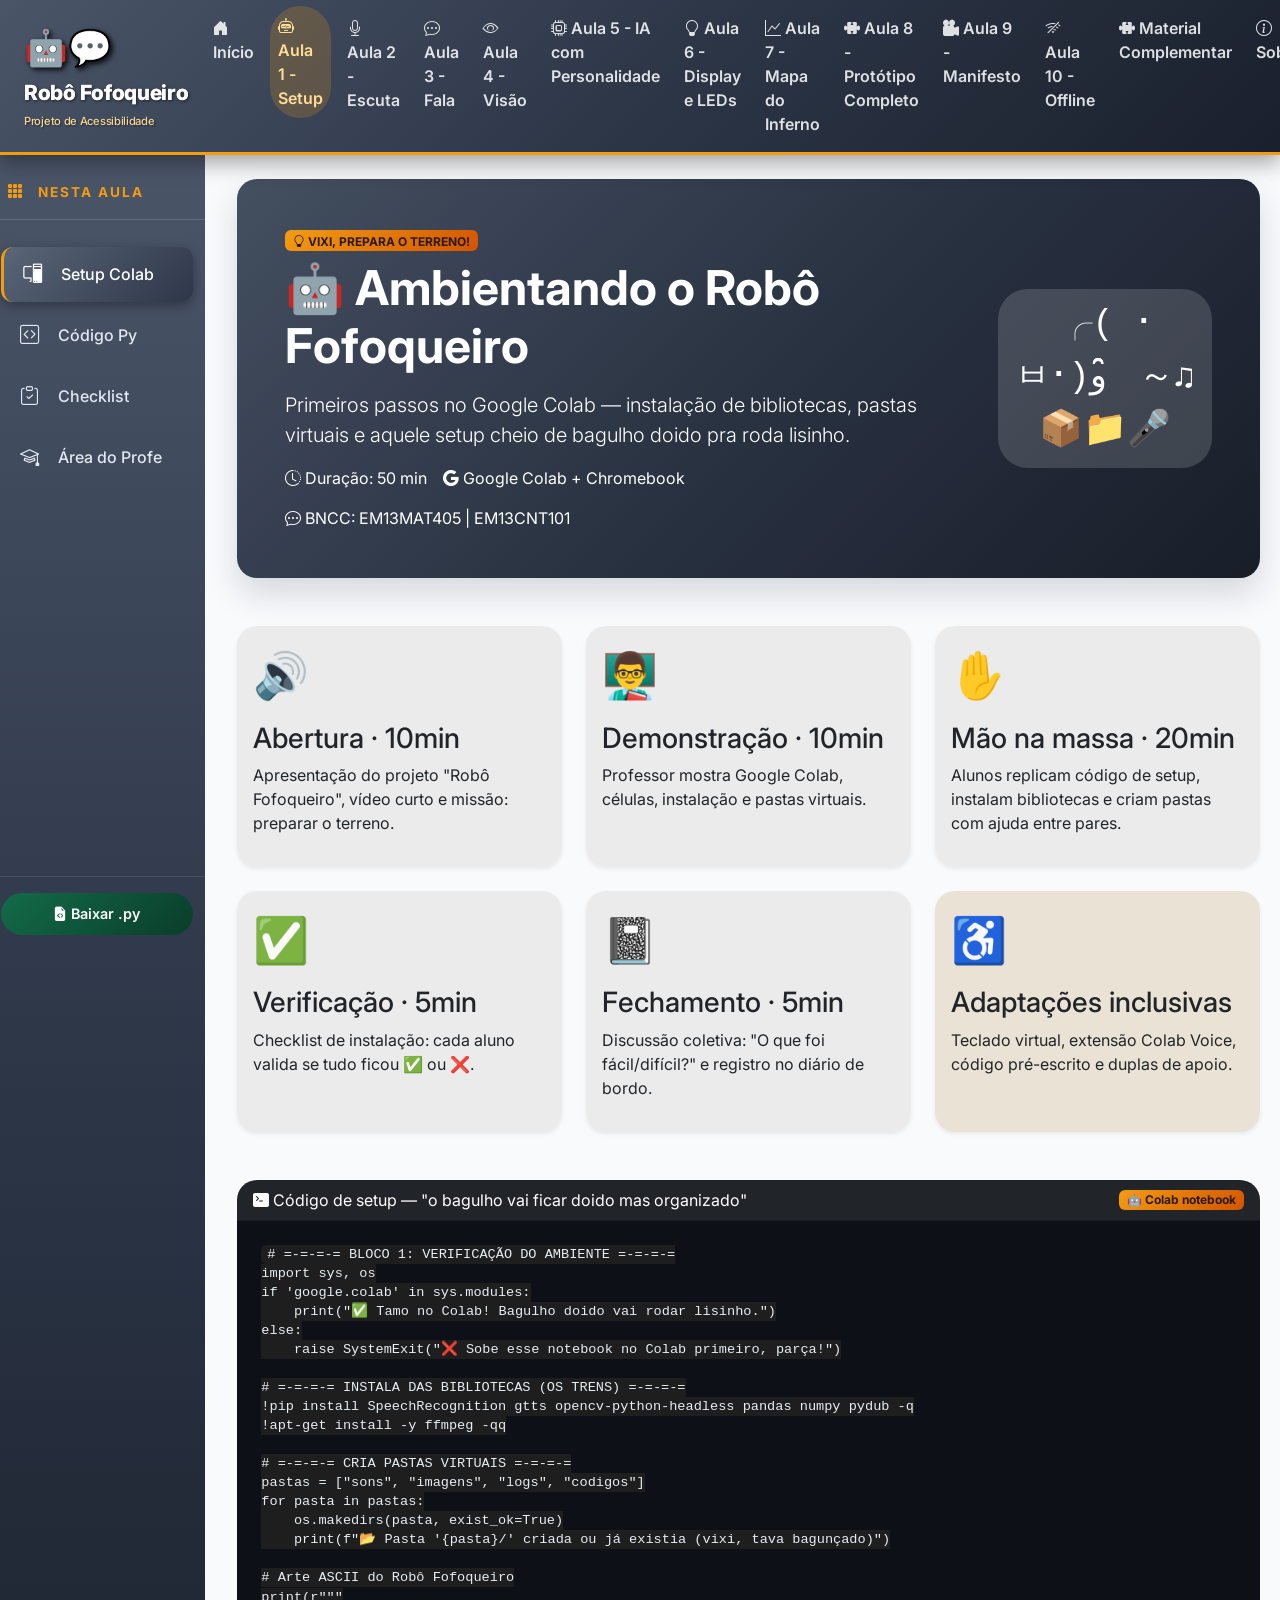
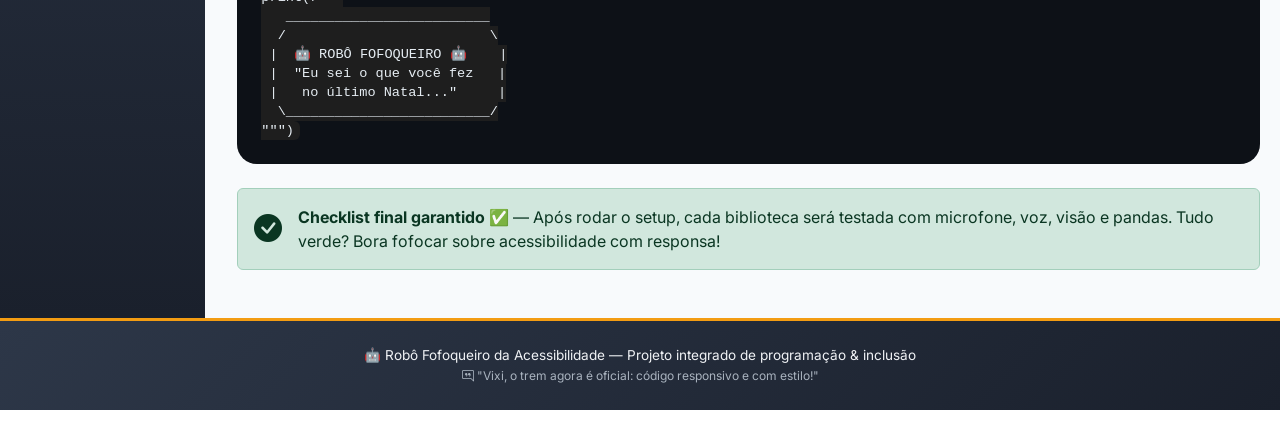
==== commit 5feea97f: "Inclusão de abas faltantes e pequenos ajustes" ====
--- a/pages/aula_01.html
+++ b/pages/aula_01.html
@@ -1,294 +1,256 @@
 <!doctype html>
 <html lang="pt-BR">
-  <head>
-    <meta charset="UTF-8" />
-    <meta
-      name="viewport"
-      content="width=device-width, initial-scale=1.0, user-scalable=yes"
-    />
-    <title>Robô Fofoqueiro | Setup no Google Colab</title>
-    <!-- Bootstrap 5 + Icons + Google Fonts -->
-    <link
-      href="https://cdn.jsdelivr.net/npm/bootstrap@5.3.0-alpha1/dist/css/bootstrap.min.css"
-      rel="stylesheet"
-    />
-    <link
-      rel="stylesheet"
-      href="https://cdn.jsdelivr.net/npm/bootstrap-icons@1.11.3/font/bootstrap-icons.min.css"
-    />
-    <link
-      href="https://fonts.googleapis.com/css2?family=Inter:opsz,wght@14..32,300;14..32,400;14..32,600;14..32,700;14..32,800&display=swap"
-      rel="stylesheet"
-    />
-    <!-- CSS Custom -->
-    <link rel="stylesheet" href="../assets/css/style.css" />
-  </head>
-
-  <body>
-    <!-- MENU SUPERIOR (para futuras abas do projeto maior) -->
-    <nav class="navbar navbar-expand-lg menu-projeto-principal sticky-top">
-      <div class="container-fluid px-4">
-        <a class="navbar-brand d-flex align-items-center gap-2" href="#">
-          <span class="robo-icon-principal">🤖💬</span>
-          <span class="brand-text-principal"
-            >Robô Fofoqueiro<br /><small class="sub-brand-principal"
-              >Projeto de Acessibilidade</small
-            ></span
-          >
-        </a>
-        <button
-          class="navbar-toggler"
-          type="button"
-          data-bs-toggle="collapse"
-          data-bs-target="#menuProjetoPrincipal"
-          aria-controls="menuProjetoPrincipal"
-          aria-expanded="false"
-          aria-label="Toggle navigation"
-        >
-          <span class="navbar-toggler-icon"></span>
-        </button>
-        <div class="collapse navbar-collapse" id="menuProjetoPrincipal">
-          <ul class="navbar-nav ms-auto mb-2 mb-lg-0 gap-2">
+
+<head>
+  <meta charset="UTF-8" />
+  <meta name="viewport" content="width=device-width, initial-scale=1.0, user-scalable=yes" />
+  <title>Robô Fofoqueiro | Setup no Google Colab</title>
+  <!-- Bootstrap 5 + Icons + Google Fonts -->
+  <link href="https://cdn.jsdelivr.net/npm/bootstrap@5.3.0-alpha1/dist/css/bootstrap.min.css" rel="stylesheet" />
+  <link rel="stylesheet" href="https://cdn.jsdelivr.net/npm/bootstrap-icons@1.11.3/font/bootstrap-icons.min.css" />
+  <link
+    href="https://fonts.googleapis.com/css2?family=Inter:opsz,wght@14..32,300;14..32,400;14..32,600;14..32,700;14..32,800&display=swap"
+    rel="stylesheet" />
+  <!-- CSS Custom -->
+  <link rel="stylesheet" href="../assets/css/style.css" />
+</head>
+
+<body>
+  <!-- MENU SUPERIOR (para futuras abas do projeto maior) -->
+  <nav class="navbar navbar-expand-lg menu-projeto-principal sticky-top">
+    <div class="container-fluid px-4">
+      <a class="navbar-brand d-flex align-items-center gap-2" href="../index.html">
+        <span class="robo-icon-principal">🤖💬</span>
+        <span class="brand-text-principal">Robô Fofoqueiro<br /><small class="sub-brand-principal">Projeto de
+            Acessibilidade</small></span>
+      </a>
+      <button class="navbar-toggler" type="button" data-bs-toggle="collapse" data-bs-target="#menuProjetoPrincipal"
+        aria-controls="menuProjetoPrincipal" aria-expanded="false" aria-label="Toggle navigation">
+        <span class="navbar-toggler-icon"></span>
+      </button>
+      <div class="collapse navbar-collapse" id="menuProjetoPrincipal">
+        <ul class="navbar-nav ms-auto mb-2 mb-lg-0 gap-2">
+          <li class="nav-item">
+            <a class="nav-link" data-projeto-aba="inicio" href="../index.html"><i class="bi bi-house-door-fill"></i>
+              Início</a>
+          </li>
+          <li class="nav-item">
+            <a class="nav-link active-projeto" data-projeto-aba="aula1" href="aula_01.html"><i class="bi bi-robot"></i>
+              Aula 1 - Setup</a>
+          </li>
+          <li class="nav-item">
+            <a class="nav-link" data-projeto-aba="aula2" href="aula_02.html"><i class="bi bi-mic"></i> Aula 2 -
+              Escuta</a>
+          </li>
+          <li class="nav-item">
+            <a class="nav-link" data-projeto-aba="aula3" href="aula_03.html"><i class="bi bi-chat-dots"></i> Aula 3 -
+              Fala</a>
+          </li>
+          <li class="nav-item">
+            <a class="nav-link" data-projeto-aba="aula4" href="#"><i class="bi bi-eye"></i> Aula 4 - Visão</a>
+          </li>
+          <li class="nav-item">
+            <a class="nav-link" data-projeto-aba="aula5" href="aula_05.html"><i class="bi bi-cpu"></i> Aula 5 - IA com
+              Personalidade</a>
+          </li>
+          <li class="nav-item">
+            <a class="nav-link" data-projeto-aba="aula6" href="aula_06.html"><i class="bi bi-lightbulb"></i> Aula 6 -
+              Display e LEDs</a>
+          </li>
+          <li class="nav-item">
+            <a class="nav-link" data-projeto-aba="aula7" href="aula_07.html"><i class="bi bi-graph-up"></i> Aula 7 -
+              Mapa do Inferno</a>
+          </li>
+          <li class="nav-item">
+            <a class="nav-link" data-projeto-aba="aula8" href="aula_08.html"><i class="bi bi-puzzle-fill"></i> Aula 8 -
+              Protótipo
+              Completo</a>
+          </li>
+          <li class="nav-item">
+            <a class="nav-link" data-projeto-aba="aula9" href="aula_09.html"><i class="bi bi-camera-reels-fill"></i>
+              Aula 9 - Manifesto</a>
+          </li>
+          <li class="nav-item">
+            <a class="nav-link" data-projeto-aba="aula10" href="aula_10.html"><i class="bi bi-wifi-off"></i> Aula 10 -
+              Offline</a>
+          </li>
+          <li class="nav-item">
+            <a class="nav-link" data-projeto-aba="aula11" href="material_complementar.html"><i
+                class="bi bi-puzzle-fill"></i> Material Complementar</a>
+          </li>
+          <li class="nav-item">
+            <a class="nav-link" data-projeto-aba="sobre" href="#"><i class="bi bi-info-circle"></i> Sobre</a>
+          </li>
+        </ul>
+      </div>
+    </div>
+  </nav>
+
+  <!-- CONTEÚDO PRINCIPAL COM LAYOUT: MENU LATERAL + ÁREA DE CONTEÚDO -->
+  <div class="container-fluid main-layout">
+    <div class="row">
+      <!-- MENU LATERAL (abas internas da aula atual) -->
+      <aside class="col-lg-2 col-md-3 col-sm-4 sidebar-lateral px-0">
+        <div class="sidebar-sticky">
+          <div class="sidebar-header">
+            <i class="bi bi-grid-3x3-gap-fill"></i> Nesta aula
+          </div>
+          <ul class="nav nav-pills flex-column mb-auto" id="sidebarMenu">
             <li class="nav-item">
-              <a
-                class="nav-link"
-                data-projeto-aba="inicio"
-                href="../index.html"
-                ><i class="bi bi-house-door-fill"></i> Início</a
-              >
+              <a href="#" class="nav-link lateral-link active-lateral" data-lateral-aba="setup">
+                <i class="bi bi-pc-display"></i> Setup Colab
+              </a>
             </li>
             <li class="nav-item">
-              <a
-                class="nav-link active-projeto"
-                data-projeto-aba="aula1"
-                href="aula_01.html"
-                ><i class="bi bi-robot"></i> Aula 1 - Setup</a
-              >
+              <a href="#" class="nav-link lateral-link" data-lateral-aba="codigo">
+                <i class="bi bi-code-square"></i> Código Py
+              </a>
             </li>
             <li class="nav-item">
-              <a class="nav-link" data-projeto-aba="aula2" href="aula_02.html"
-                ><i class="bi bi-mic"></i> Aula 2 - Escuta</a
-              >
+              <a href="#" class="nav-link lateral-link" data-lateral-aba="checklist">
+                <i class="bi bi-clipboard-check"></i> Checklist
+              </a>
             </li>
             <li class="nav-item">
-              <a class="nav-link" data-projeto-aba="aula3" href="aula_03.html"
-                ><i class="bi bi-chat-dots"></i> Aula 3 - Fala</a
-              >
-            </li>
-            <li class="nav-item">
-              <a class="nav-link" data-projeto-aba="aula4" href="#"
-                ><i class="bi bi-eye"></i> Aula 4 - Visão</a
-              >
-            </li>
-            <li class="nav-item">
-              <a class="nav-link" data-projeto-aba="sobre" href="#"
-                ><i class="bi bi-info-circle"></i> Sobre</a
-              >
+              <a href="#" class="nav-link lateral-link" data-lateral-aba="professor">
+                <i class="bi bi-mortarboard"></i> Área do Profe
+              </a>
             </li>
           </ul>
+          <div class="sidebar-footer">
+            <button id="btnDownloadPyLateral" class="btn btn-download-lateral w-100">
+              <i class="bi bi-file-earmark-code-fill"></i> Baixar .py
+            </button>
+          </div>
         </div>
-      </div>
-    </nav>
-
-    <!-- CONTEÚDO PRINCIPAL COM LAYOUT: MENU LATERAL + ÁREA DE CONTEÚDO -->
-    <div class="container-fluid main-layout">
-      <div class="row">
-        <!-- MENU LATERAL (abas internas da aula atual) -->
-        <aside class="col-lg-2 col-md-3 col-sm-4 sidebar-lateral px-0">
-          <div class="sidebar-sticky">
-            <div class="sidebar-header">
-              <i class="bi bi-grid-3x3-gap-fill"></i> Nesta aula
-            </div>
-            <ul class="nav nav-pills flex-column mb-auto" id="sidebarMenu">
-              <li class="nav-item">
-                <a
-                  href="#"
-                  class="nav-link lateral-link active-lateral"
-                  data-lateral-aba="setup"
-                >
-                  <i class="bi bi-pc-display"></i> Setup Colab
-                </a>
-              </li>
-              <li class="nav-item">
-                <a
-                  href="#"
-                  class="nav-link lateral-link"
-                  data-lateral-aba="codigo"
-                >
-                  <i class="bi bi-code-square"></i> Código Py
-                </a>
-              </li>
-              <li class="nav-item">
-                <a
-                  href="#"
-                  class="nav-link lateral-link"
-                  data-lateral-aba="checklist"
-                >
-                  <i class="bi bi-clipboard-check"></i> Checklist
-                </a>
-              </li>
-              <li class="nav-item">
-                <a
-                  href="#"
-                  class="nav-link lateral-link"
-                  data-lateral-aba="professor"
-                >
-                  <i class="bi bi-mortarboard"></i> Área do Profe
-                </a>
-              </li>
-            </ul>
-            <div class="sidebar-footer">
-              <button
-                id="btnDownloadPyLateral"
-                class="btn btn-download-lateral w-100"
-              >
-                <i class="bi bi-file-earmark-code-fill"></i> Baixar .py
-              </button>
-            </div>
-          </div>
-        </aside>
-
-        <!-- ÁREA DE CONTEÚDO DINÂMICO -->
-        <main class="col-lg-10 col-md-9 col-sm-8 conteudo-principal py-4">
-          <!-- Aba 1: Setup do ambiente -->
-          <div
-            id="conteudoSetup"
-            class="lateral-aba-conteudo active-lateral-aba"
-          >
-            <!-- Cabeçalho irreverente -->
-            <div class="card border-0 shadow-lg mb-5 bg-degrade-header">
-              <div class="card-body p-4 p-md-5">
-                <div class="row align-items-center">
-                  <div class="col-md-9">
-                    <span class="badge bg-warning text-dark mb-2"
-                      ><i class="bi bi-lightbulb"></i> VIXI, PREPARA O
-                      TERRENO!</span
-                    >
-                    <h1 class="display-5 fw-bold">
-                      🤖 Ambientando o Robô Fofoqueiro
-                    </h1>
-                    <p class="lead mt-3">
-                      Primeiros passos no Google Colab — instalação de
-                      bibliotecas, pastas virtuais e aquele setup cheio de
-                      bagulho doido pra roda lisinho.
-                    </p>
-                    <div class="mt-3 d-flex flex-wrap gap-3">
-                      <div>
-                        <i class="bi bi-clock-history"></i> Duração: 50 min
-                      </div>
-                      <div>
-                        <i class="bi bi-google"></i> Google Colab + Chromebook
-                      </div>
-                      <div>
-                        <i class="bi bi-chat-dots"></i> BNCC: EM13MAT405 |
-                        EM13CNT101
-                      </div>
+      </aside>
+
+      <!-- ÁREA DE CONTEÚDO DINÂMICO -->
+      <main class="col-lg-10 col-md-9 col-sm-8 conteudo-principal py-4">
+        <!-- Aba 1: Setup do ambiente -->
+        <div id="conteudoSetup" class="lateral-aba-conteudo active-lateral-aba">
+          <!-- Cabeçalho irreverente -->
+          <div class="card border-0 shadow-lg mb-5 bg-degrade-header">
+            <div class="card-body p-4 p-md-5">
+              <div class="row align-items-center">
+                <div class="col-md-9">
+                  <span class="badge bg-warning text-dark mb-2"><i class="bi bi-lightbulb"></i> VIXI, PREPARA O
+                    TERRENO!</span>
+                  <h1 class="display-5 fw-bold">
+                    🤖 Ambientando o Robô Fofoqueiro
+                  </h1>
+                  <p class="lead mt-3">
+                    Primeiros passos no Google Colab — instalação de
+                    bibliotecas, pastas virtuais e aquele setup cheio de
+                    bagulho doido pra roda lisinho.
+                  </p>
+                  <div class="mt-3 d-flex flex-wrap gap-3">
+                    <div>
+                      <i class="bi bi-clock-history"></i> Duração: 50 min
+                    </div>
+                    <div>
+                      <i class="bi bi-google"></i> Google Colab + Chromebook
+                    </div>
+                    <div>
+                      <i class="bi bi-chat-dots"></i> BNCC: EM13MAT405 |
+                      EM13CNT101
                     </div>
                   </div>
-                  <div class="col-md-3 text-center">
-                    <div class="robo-ascii-animado">
-                      ╭( ･ㅂ･)و ̑̑ ～♫<br />📦📁🎤
-                    </div>
+                </div>
+                <div class="col-md-3 text-center">
+                  <div class="robo-ascii-animado">
+                    ╭( ･ㅂ･)و ̑̑ ～♫<br />📦📁🎤
                   </div>
                 </div>
               </div>
             </div>
-
-            <!-- ETAPAS DA AULA -->
-            <div class="row g-4 mb-5">
-              <div class="col-md-6 col-lg-4">
-                <div class="card h-100 border-0 shadow-sm etapa-card">
-                  <div class="card-body">
-                    <div class="etapa-icon">🔊</div>
-                    <h3>Abertura · 10min</h3>
-                    <p>
-                      Apresentação do projeto "Robô Fofoqueiro", vídeo curto e
-                      missão: preparar o terreno.
-                    </p>
-                  </div>
-                </div>
-              </div>
-              <div class="col-md-6 col-lg-4">
-                <div class="card h-100 border-0 shadow-sm etapa-card">
-                  <div class="card-body">
-                    <div class="etapa-icon">👨‍🏫</div>
-                    <h3>Demonstração · 10min</h3>
-                    <p>
-                      Professor mostra Google Colab, células, instalação e
-                      pastas virtuais.
-                    </p>
-                  </div>
-                </div>
-              </div>
-              <div class="col-md-6 col-lg-4">
-                <div class="card h-100 border-0 shadow-sm etapa-card">
-                  <div class="card-body">
-                    <div class="etapa-icon">✋</div>
-                    <h3>Mão na massa · 20min</h3>
-                    <p>
-                      Alunos replicam código de setup, instalam bibliotecas e
-                      criam pastas com ajuda entre pares.
-                    </p>
-                  </div>
-                </div>
-              </div>
-              <div class="col-md-6 col-lg-4">
-                <div class="card h-100 border-0 shadow-sm etapa-card">
-                  <div class="card-body">
-                    <div class="etapa-icon">✅</div>
-                    <h3>Verificação · 5min</h3>
-                    <p>
-                      Checklist de instalação: cada aluno valida se tudo ficou
-                      ✅ ou ❌.
-                    </p>
-                  </div>
-                </div>
-              </div>
-              <div class="col-md-6 col-lg-4">
-                <div class="card h-100 border-0 shadow-sm etapa-card">
-                  <div class="card-body">
-                    <div class="etapa-icon">📓</div>
-                    <h3>Fechamento · 5min</h3>
-                    <p>
-                      Discussão coletiva: "O que foi fácil/difícil?" e registro
-                      no diário de bordo.
-                    </p>
-                  </div>
-                </div>
-              </div>
-              <div class="col-md-6 col-lg-4">
-                <div
-                  class="card h-100 border-0 shadow-sm etapa-card bg-inclusao"
-                >
-                  <div class="card-body">
-                    <div class="etapa-icon">♿</div>
-                    <h3>Adaptações inclusivas</h3>
-                    <p>
-                      Teclado virtual, extensão Colab Voice, código pré-escrito
-                      e duplas de apoio.
-                    </p>
-                  </div>
-                </div>
-              </div>
-            </div>
-
-            <!-- Bloco de código exemplo -->
-            <div class="card border-0 mb-4 overflow-hidden">
-              <div
-                class="card-header bg-dark text-white d-flex justify-content-between align-items-center"
-              >
-                <span
-                  ><i class="bi bi-terminal-fill"></i> Código de setup — "o
-                  bagulho vai ficar doido mas organizado"</span
-                >
-                <span class="badge bg-warning text-dark"
-                  >🤖 Colab notebook</span
-                >
-              </div>
-              <div class="card-body bg-preto-code p-0">
-                <pre
-                  class="code-block m-0"
-                ><code class="language-python"># =-=-=-= BLOCO 1: VERIFICAÇÃO DO AMBIENTE =-=-=-=
+          </div>
+
+          <!-- ETAPAS DA AULA -->
+          <div class="row g-4 mb-5">
+            <div class="col-md-6 col-lg-4">
+              <div class="card h-100 border-0 shadow-sm etapa-card">
+                <div class="card-body">
+                  <div class="etapa-icon">🔊</div>
+                  <h3>Abertura · 10min</h3>
+                  <p>
+                    Apresentação do projeto "Robô Fofoqueiro", vídeo curto e
+                    missão: preparar o terreno.
+                  </p>
+                </div>
+              </div>
+            </div>
+            <div class="col-md-6 col-lg-4">
+              <div class="card h-100 border-0 shadow-sm etapa-card">
+                <div class="card-body">
+                  <div class="etapa-icon">👨‍🏫</div>
+                  <h3>Demonstração · 10min</h3>
+                  <p>
+                    Professor mostra Google Colab, células, instalação e
+                    pastas virtuais.
+                  </p>
+                </div>
+              </div>
+            </div>
+            <div class="col-md-6 col-lg-4">
+              <div class="card h-100 border-0 shadow-sm etapa-card">
+                <div class="card-body">
+                  <div class="etapa-icon">✋</div>
+                  <h3>Mão na massa · 20min</h3>
+                  <p>
+                    Alunos replicam código de setup, instalam bibliotecas e
+                    criam pastas com ajuda entre pares.
+                  </p>
+                </div>
+              </div>
+            </div>
+            <div class="col-md-6 col-lg-4">
+              <div class="card h-100 border-0 shadow-sm etapa-card">
+                <div class="card-body">
+                  <div class="etapa-icon">✅</div>
+                  <h3>Verificação · 5min</h3>
+                  <p>
+                    Checklist de instalação: cada aluno valida se tudo ficou
+                    ✅ ou ❌.
+                  </p>
+                </div>
+              </div>
+            </div>
+            <div class="col-md-6 col-lg-4">
+              <div class="card h-100 border-0 shadow-sm etapa-card">
+                <div class="card-body">
+                  <div class="etapa-icon">📓</div>
+                  <h3>Fechamento · 5min</h3>
+                  <p>
+                    Discussão coletiva: "O que foi fácil/difícil?" e registro
+                    no diário de bordo.
+                  </p>
+                </div>
+              </div>
+            </div>
+            <div class="col-md-6 col-lg-4">
+              <div class="card h-100 border-0 shadow-sm etapa-card bg-inclusao">
+                <div class="card-body">
+                  <div class="etapa-icon">♿</div>
+                  <h3>Adaptações inclusivas</h3>
+                  <p>
+                    Teclado virtual, extensão Colab Voice, código pré-escrito
+                    e duplas de apoio.
+                  </p>
+                </div>
+              </div>
+            </div>
+          </div>
+
+          <!-- Bloco de código exemplo -->
+          <div class="card border-0 mb-4 overflow-hidden">
+            <div class="card-header bg-dark text-white d-flex justify-content-between align-items-center">
+              <span><i class="bi bi-terminal-fill"></i> Código de setup — "o
+                bagulho vai ficar doido mas organizado"</span>
+              <span class="badge bg-warning text-dark">🤖 Colab notebook</span>
+            </div>
+            <div class="card-body bg-preto-code p-0">
+              <pre class="code-block m-0"><code class="language-python"># =-=-=-= BLOCO 1: VERIFICAÇÃO DO AMBIENTE =-=-=-=
 import sys, os
 if 'google.colab' in sys.modules:
     print("✅ Tamo no Colab! Bagulho doido vai rodar lisinho.")
@@ -314,92 +276,136 @@
  |   no último Natal..."     |
   \_________________________/
 """)</code></pre>
-              </div>
-            </div>
-            <div
-              class="alert alert-success d-flex align-items-center"
-              role="alert"
-            >
-              <i class="bi bi-check-circle-fill fs-3 me-3"></i>
-              <div>
-                <strong>Checklist final garantido ✅</strong> — Após rodar o
-                setup, cada biblioteca será testada com microfone, voz, visão e
-                pandas. Tudo verde? Bora fofocar sobre acessibilidade com
-                responsa!
-              </div>
-            </div>
-          </div>
-
-          <!-- Aba 2: Código Python completo -->
-          <div id="conteudoCodigo" class="lateral-aba-conteudo">
-            <div class="card border-0 shadow-lg">
-              <div
-                class="card-header bg-grafite text-white d-flex justify-content-between flex-wrap"
-              >
-                <span
-                  ><i class="bi bi-filetype-py"></i> robo_fofoqueiro_setup.py —
-                  Código completo da aula</span
-                >
-                <span class="badge bg-verde-claro">download disponível</span>
-              </div>
-              <div class="card-body p-0">
-                <pre
-                  class="code-block-full m-0"
-                ><code id="codigoPythonCompleto"># -*- coding: utf-8 -*-
-# ============================================================
-# ROBÔ FOFOQUEIRO DA ACESSIBILIDADE - SETUP COMPLETO
-# "O trem vai ficar doido, mas organizado, vixi!"
-# ============================================================
-
+            </div>
+          </div>
+          <div class="alert alert-success d-flex align-items-center" role="alert">
+            <i class="bi bi-check-circle-fill fs-3 me-3"></i>
+            <div>
+              <strong>Checklist final garantido ✅</strong> — Após rodar o
+              setup, cada biblioteca será testada com microfone, voz, visão e
+              pandas. Tudo verde? Bora fofocar sobre acessibilidade com
+              responsa!
+            </div>
+          </div>
+        </div>
+
+        <!-- Aba 2: Código Python completo -->
+        <div id="conteudoCodigo" class="lateral-aba-conteudo">
+          <div class="card border-0 shadow-lg">
+            <div class="card-header bg-grafite text-white d-flex justify-content-between flex-wrap">
+              <span><i class="bi bi-filetype-py"></i> robo_fofoqueiro_setup.py —
+                Código completo da aula</span>
+              <span class="badge bg-verde-claro">download disponível</span>
+            </div>
+            <div class="card-body p-0">
+              <pre class="code-block-full m-0"><code id="codigoPythonCompleto"># ===================================================================
+#              Setup do Robô Fofoqueiro da Acessibilidade
+# ===================================================================
+# Objetivo: Configurar o ambiente no Google Colab instalando bibliotecas,
+#           criando pastas e exibindo mensagens de boas-vindas do robô.
+# Alunos: [A SER PREENCHIDO]
+# Orientadora: Gisele Nunes
+# Data  : 2026
+# ===================================================================
+
+# -*- coding: utf-8 -*-
+
+# Importa o módulo sys para acessar funcionalidades do sistema, como verificar
+# se estamos rodando no Google Colab.
 import sys
+
+# Importa o módulo os para criar pastas no sistema de arquivos.
 import os
 
 def verifica_ambiente():
+    # Verifica se o módulo 'google.colab' está presente nos módulos carregados.
+    # Se estiver, significa que o código está rodando dentro do Google Colab.
     if 'google.colab' in sys.modules:
+        # Exibe mensagem de confirmação para o usuário.
         print("✅ Tamo no Colab! Bagulho doido vai rodar lisinho.")
+        # Retorna True indicando ambiente válido.
         return True
     else:
+        # Caso contrário, avisa que o ambiente não é o Colab.
         print("❌ Eita! Isso aqui não é o Colab, meu consagrado.")
+        # Retorna False indicando ambiente inválido.
         return False
 
+# Chama a função de verificação e armazena o resultado na variável AMBIENTE_COLAB.
 AMBIENTE_COLAB = verifica_ambiente()
+
+# Se o ambiente NÃO for o Colab (ou seja, verifica_ambiente retornou False),
+# interrompe a execução do programa com uma mensagem de erro.
 if not AMBIENTE_COLAB:
     raise SystemExit("Para de viajar, sobe esse notebook no Colab primeiro!")
 
+# Exibe uma mensagem informando que as instalações vão começar.
 print("\n📦 Instalando as paradinhas... Pega um café...")
+
+# Lista com os nomes das bibliotecas que serão instaladas.
 bibliotecas = ["speechrecognition", "gtts", "opencv-python", "pandas", "numpy", "pydub", "requests", "IPython"]
 
+# Percorre cada biblioteca na lista para instalar.
 for lib in bibliotecas:
+    # Se a biblioteca for 'speechrecognition', instala com o nome 'SpeechRecognition'
+    # e a flag -q (quiet) para reduzir a saída no terminal.
     if lib == "speechrecognition":
         !pip install SpeechRecognition -q
+    # Se for a biblioteca opencv-python, instala a versão headless (sem interface gráfica),
+    # mais leve para servidores e ambientes como Colab.
     elif lib == "opencv-python":
         !pip install opencv-python-headless -q
+    # Se for pydub, além de instalar a biblioteca via pip, instala o ffmpeg (necessário para
+    # manipulação de áudio) usando o gerenciador de pacotes apt-get.
     elif lib == "pydub":
         !pip install pydub -q
         !apt-get install -y ffmpeg -qq
+    # Para todas as outras bibliotecas, instala normalmente via pip.
     else:
         !pip install {lib} -q
+    # Exibe mensagem de que a biblioteca foi instalada com sucesso.
     print(f" ✅ {lib} instalado")
 
-# Importações
+# Após a instalação, importa as bibliotecas para uso no código.
+
+# Biblioteca para reconhecimento de fala (transformar áudio em texto).
 import speech_recognition as sr
+
+# Biblioteca para converter texto em áudio (Text-to-Speech).
 from gtts import gTTS
+
+# Biblioteca para visão computacional (processamento de imagens e vídeo).
 import cv2
+
+# Biblioteca para manipulação de dados estruturados (tabelas/planilhas).
 import pandas as pd
+
+# Biblioteca para operações matemáticas e arrays multidimensionais.
 import numpy as np
+
+# Biblioteca para manipulação de áudio (cortar, converter, etc.).
 from pydub import AudioSegment
+
+# Bibliotecas para requisições HTTP, manipulação de JSON, serialização com pickle e controle de tempo.
 import requests, json, pickle, time
+
+# Biblioteca do Google Colab para exibir áudio e outros elementos interativos.
 from IPython.display import Audio, display
 
+# Mensagem final de que todas as importações foram bem-sucedidas.
 print("\n🎉 Bibliotecas importadas com sucesso!")
 
-# Pastas virtuais
+# Lista com os nomes das pastas que serão criadas no ambiente.
 pastas = ["sons", "imagens", "logs", "codigos"]
+
+# Percorre cada nome de pasta na lista.
 for pasta in pastas:
+    # Tenta criar a pasta. O parâmetro exist_ok=True evita erro se a pasta já existir.
     os.makedirs(pasta, exist_ok=True)
+    # Confirma a criação da pasta para o usuário.
     print(f" 📂 Pasta '{pasta}/' criada")
 
-# Arte ASCII
+# String com uma arte ASCII representando o robô fofoqueiro.
 ascii_robo = r"""
    _________________________
   /                         \
@@ -408,183 +414,173 @@
  |   no último Natal..."     |
   \_________________________/
 """
+
+# Exibe a arte ASCII na tela.
 print("\n" + ascii_robo)
+
+# Mensagem de boas-vindas indicando que o robô está pronto.
 print("👉 Fala meu parça! O trem tá no ar.")
 
-# Checklist final
+# Exibe um cabeçalho visual para a checklist final.
 print("\n📋 CHECKLIST FINAL")
 print("="*50)
+
+# Mensagem final confirmando que o setup foi concluído.
 print("✅ Setup concluído com sucesso!")
 print("="*50)
+
+# Mensagem de despedida/humor do robô.
 print("\n🤖 'Ó o trem agora é oficial: Robô Fofoqueiro na área!'")
 # FIM DO SETUP</code></pre>
-              </div>
-              <div class="card-footer bg-light">
-                <small
-                  ><i class="bi bi-info-circle"></i> Código completo do setup
-                  para rodar no Google Colab.</small
-                >
-              </div>
-            </div>
-          </div>
-
-          <!-- Aba 3: Checklist / Avaliação -->
-          <div id="conteudoChecklist" class="lateral-aba-conteudo">
-            <div class="row">
-              <div class="col-lg-7">
-                <div class="card shadow border-0 mb-4">
-                  <div class="card-header bg-degrade-verde text-white">
-                    <h4 class="mb-0">
-                      <i class="bi bi-check2-square"></i> Checklist de avaliação
-                      - Aluno
-                    </h4>
+            </div>
+            <div class="card-footer bg-light">
+              <small><i class="bi bi-info-circle"></i> Código completo do setup
+                para rodar no Google Colab.</small>
+            </div>
+          </div>
+        </div>
+
+        <!-- Aba 3: Checklist / Avaliação -->
+        <div id="conteudoChecklist" class="lateral-aba-conteudo">
+          <div class="row">
+            <div class="col-lg-7">
+              <div class="card shadow border-0 mb-4">
+                <div class="card-header bg-degrade-verde text-white">
+                  <h4 class="mb-0">
+                    <i class="bi bi-check2-square"></i> Checklist de avaliação
+                    - Aluno
+                  </h4>
+                </div>
+                <div class="card-body">
+                  <ul class="checklist-personalizado list-unstyled">
+                    <li>
+                      <i class="bi bi-square"></i> Conseguiu criar o notebook
+                      no Google Colab?
+                    </li>
+                    <li>
+                      <i class="bi bi-square"></i> Todas as bibliotecas
+                      instaladas sem erro?
+                    </li>
+                    <li>
+                      <i class="bi bi-square"></i> Pastas virtuais "sons",
+                      "imagens", "logs", "codigos" criadas?
+                    </li>
+                    <li>
+                      <i class="bi bi-square"></i> O checklist final do código
+                      apareceu todo verde ✅ ?
+                    </li>
+                    <li>
+                      <i class="bi bi-square"></i> Salvou configuração
+                      config.json dentro da pasta codigos?
+                    </li>
+                    <li>
+                      <i class="bi bi-square"></i> Escreveu comentários com
+                      linguagem coloquial?
+                    </li>
+                  </ul>
+                  <div class="progress mt-3 progress-checklist">
+                    <div id="progressChecklist" class="progress-bar bg-success"></div>
                   </div>
-                  <div class="card-body">
-                    <ul class="checklist-personalizado list-unstyled">
-                      <li>
-                        <i class="bi bi-square"></i> Conseguiu criar o notebook
-                        no Google Colab?
-                      </li>
-                      <li>
-                        <i class="bi bi-square"></i> Todas as bibliotecas
-                        instaladas sem erro?
-                      </li>
-                      <li>
-                        <i class="bi bi-square"></i> Pastas virtuais "sons",
-                        "imagens", "logs", "codigos" criadas?
-                      </li>
-                      <li>
-                        <i class="bi bi-square"></i> O checklist final do código
-                        apareceu todo verde ✅ ?
-                      </li>
-                      <li>
-                        <i class="bi bi-square"></i> Salvou configuração
-                        config.json dentro da pasta codigos?
-                      </li>
-                      <li>
-                        <i class="bi bi-square"></i> Escreveu comentários com
-                        linguagem coloquial?
-                      </li>
-                    </ul>
-                    <div class="progress mt-3 progress-checklist">
-                      <div
-                        id="progressChecklist"
-                        class="progress-bar bg-success"
-                      ></div>
-                    </div>
-                    <button
-                      id="simularProgresso"
-                      class="btn btn-outline-success btn-sm mt-3"
-                    >
-                      <i class="bi bi-arrow-repeat"></i> Simular progresso
-                      (marca todos ✅)
-                    </button>
+                  <button id="simularProgresso" class="btn btn-outline-success btn-sm mt-3">
+                    <i class="bi bi-arrow-repeat"></i> Simular progresso
+                    (marca todos ✅)
+                  </button>
+                </div>
+              </div>
+            </div>
+            <div class="col-lg-5">
+              <div class="card border-0 shadow bg-laranja-alerta text-dark">
+                <div class="card-body">
+                  <h5>
+                    <i class="bi bi-exclamation-triangle-fill"></i> Prazos &
+                    alertas
+                  </h5>
+                  <p><strong>Entrega do projeto:</strong> 30/04/2026</p>
+                  <p>
+                    <strong>Validar setup completo</strong> antes do próximo
+                    encontro.
+                  </p>
+                  <hr class="hr-alerta" />
+                  <div class="d-flex align-items-center gap-2">
+                    <i class="bi bi-robot fs-1"></i>
+                    <span>Dica: "Se o checklist ficar vermelho, chama o parça e
+                      reinicia o runtime!"</span>
                   </div>
                 </div>
               </div>
-              <div class="col-lg-5">
-                <div class="card border-0 shadow bg-laranja-alerta text-dark">
-                  <div class="card-body">
-                    <h5>
-                      <i class="bi bi-exclamation-triangle-fill"></i> Prazos &
-                      alertas
-                    </h5>
-                    <p><strong>Entrega do projeto:</strong> 30/04/2026</p>
-                    <p>
-                      <strong>Validar setup completo</strong> antes do próximo
-                      encontro.
-                    </p>
-                    <hr class="hr-alerta" />
-                    <div class="d-flex align-items-center gap-2">
-                      <i class="bi bi-robot fs-1"></i>
-                      <span
-                        >Dica: "Se o checklist ficar vermelho, chama o parça e
-                        reinicia o runtime!"</span
-                      >
-                    </div>
+            </div>
+          </div>
+        </div>
+
+        <!-- Aba 4: Área do Professor -->
+        <div id="conteudoProfessor" class="lateral-aba-conteudo">
+          <div class="card shadow border-0 mb-4 overflow-hidden">
+            <div class="row g-0">
+              <div class="col-md-8">
+                <div class="card-body">
+                  <div class="d-flex gap-2 align-items-center mb-2">
+                    <i class="bi bi-chalkboard fs-1"></i>
+                    <h2 class="card-title">Plano de Aula - Docente</h2>
                   </div>
-                </div>
-              </div>
-            </div>
-          </div>
-
-          <!-- Aba 4: Área do Professor -->
-          <div id="conteudoProfessor" class="lateral-aba-conteudo">
-            <div class="card shadow border-0 mb-4 overflow-hidden">
-              <div class="row g-0">
-                <div class="col-md-8">
-                  <div class="card-body">
-                    <div class="d-flex gap-2 align-items-center mb-2">
-                      <i class="bi bi-chalkboard fs-1"></i>
-                      <h2 class="card-title">Plano de Aula - Docente</h2>
-                    </div>
-                    <p>
-                      <strong>Códigos BNCC:</strong> EM13MAT405, EM13CNT101 |
-                      <strong>RCP - Paraná:</strong> Pensamento Computacional
-                    </p>
-                    <p>
-                      <strong>Materiais:</strong> Chromebooks, contas Google,
-                      projetor.
-                    </p>
-                    <hr class="hr-professor" />
-                    <h5><i class="bi bi-stars"></i> Dicas de mediação</h5>
-                    <ul>
-                      <li>
-                        Use a analogia "Robô fofoqueiro precisa de maleta
-                        (pastas) e ferramentas".
-                      </li>
-                      <li>
-                        Peça que os alunos criem uma fofoca fictícia sobre
-                        acessibilidade digital.
-                      </li>
-                      <li>
-                        Rodar o checklist final e comemorar com um "🎉 VIXI, DEU
-                        CERTO".
-                      </li>
-                    </ul>
-                    <button
-                      id="btnExportarDicas"
-                      class="btn btn-outline-primary mt-2"
-                    >
-                      <i class="bi bi-download"></i> Exportar dicas
-                    </button>
-                  </div>
-                </div>
-                <div
-                  class="col-md-4 bg-grafite-claro d-flex flex-column align-items-center justify-content-center p-4 text-center"
-                >
-                  <div class="icone-prof">👩‍🏫🧑‍🏫</div>
-                  <p class="mt-2 fw-bold">Kit do Professor</p>
-                  <button
-                    id="simularChamada"
-                    class="btn btn-warning w-100 mt-2"
-                  >
-                    <i class="bi bi-mic"></i> Chamada interativa
+                  <p>
+                    <strong>Códigos BNCC:</strong> EM13MAT405, EM13CNT101 |
+                    <strong>RCP - Paraná:</strong> Pensamento Computacional
+                  </p>
+                  <p>
+                    <strong>Materiais:</strong> Chromebooks, contas Google,
+                    projetor.
+                  </p>
+                  <hr class="hr-professor" />
+                  <h5><i class="bi bi-stars"></i> Dicas de mediação</h5>
+                  <ul>
+                    <li>
+                      Use a analogia "Robô fofoqueiro precisa de maleta
+                      (pastas) e ferramentas".
+                    </li>
+                    <li>
+                      Peça que os alunos criem uma fofoca fictícia sobre
+                      acessibilidade digital.
+                    </li>
+                    <li>
+                      Rodar o checklist final e comemorar com um "🎉 VIXI, DEU
+                      CERTO".
+                    </li>
+                  </ul>
+                  <button id="btnExportarDicas" class="btn btn-outline-primary mt-2">
+                    <i class="bi bi-download"></i> Exportar dicas
                   </button>
                 </div>
               </div>
-            </div>
-          </div>
-        </main>
-      </div>
+              <div
+                class="col-md-4 bg-grafite-claro d-flex flex-column align-items-center justify-content-center p-4 text-center">
+                <div class="icone-prof">👩‍🏫🧑‍🏫</div>
+                <p class="mt-2 fw-bold">Kit do Professor</p>
+                <button id="simularChamada" class="btn btn-warning w-100 mt-2">
+                  <i class="bi bi-mic"></i> Chamada interativa
+                </button>
+              </div>
+            </div>
+          </div>
+        </div>
+      </main>
     </div>
-
-    <footer class="footer-custom">
-      <div class="container-fluid">
-        <p class="mb-0">
-          🤖 Robô Fofoqueiro da Acessibilidade — Projeto integrado de
-          programação & inclusão
-        </p>
-        <small
-          ><i class="bi bi-chat-right-quote"></i> "Vixi, o trem agora é oficial:
-          código responsivo e com estilo!"</small
-        >
-      </div>
-    </footer>
-
-    <!-- Bootstrap JS -->
-    <script src="https://cdn.jsdelivr.net/npm/bootstrap@5.3.0-alpha1/dist/js/bootstrap.bundle.min.js"></script>
-    <!-- Script custom -->
-    <script src="../assets/js/script.js"></script>
-  </body>
-</html>
+  </div>
+
+  <footer class="footer-custom">
+    <div class="container-fluid">
+      <p class="mb-0">
+        🤖 Robô Fofoqueiro da Acessibilidade — Projeto integrado de
+        programação & inclusão
+      </p>
+      <small><i class="bi bi-chat-right-quote"></i> "Vixi, o trem agora é oficial:
+        código responsivo e com estilo!"</small>
+    </div>
+  </footer>
+
+  <!-- Bootstrap JS -->
+  <script src="https://cdn.jsdelivr.net/npm/bootstrap@5.3.0-alpha1/dist/js/bootstrap.bundle.min.js"></script>
+  <!-- Script custom -->
+  <script src="../assets/js/script.js"></script>
+</body>
+
+</html>
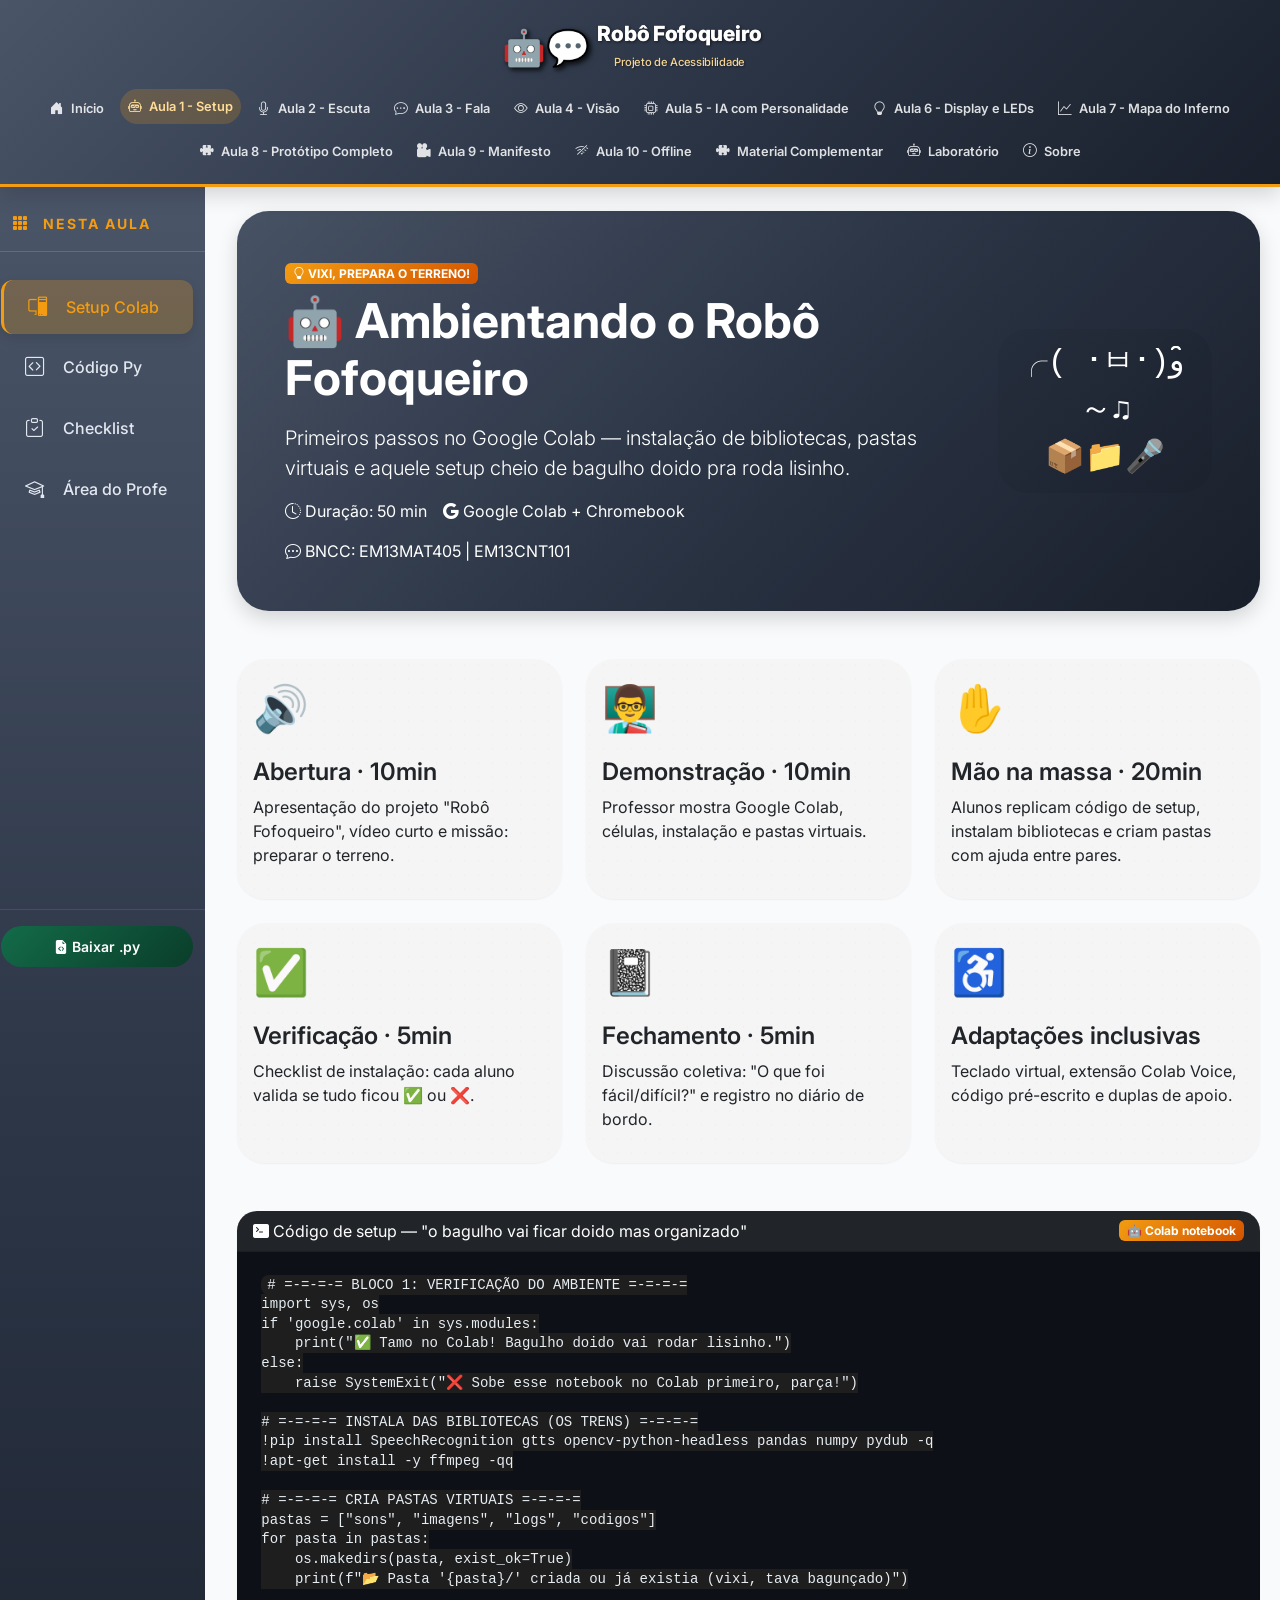
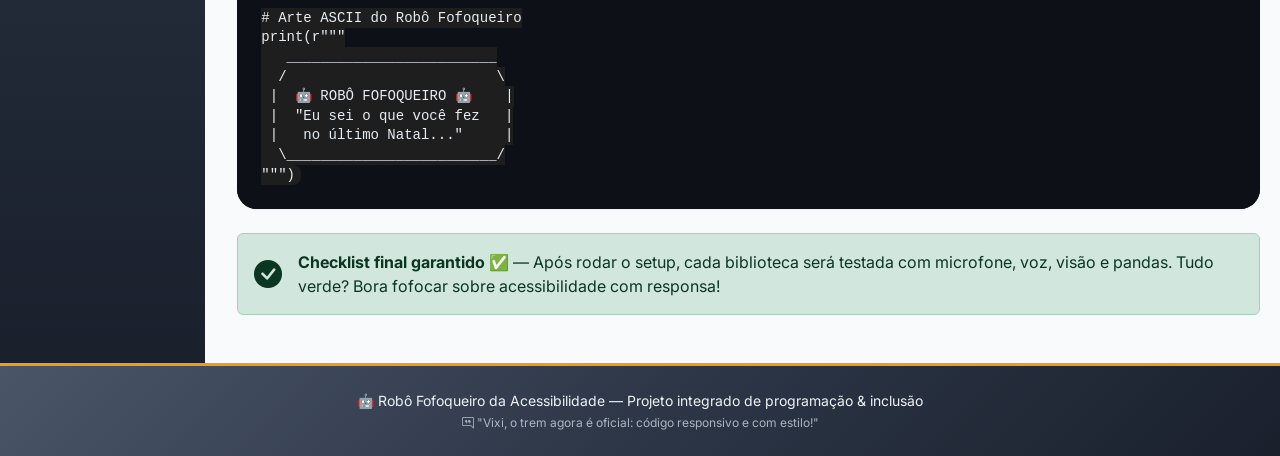
==== commit dcae062e: "Inlusão da aba laboratório" ====
--- a/pages/aula_01.html
+++ b/pages/aula_01.html
@@ -1,256 +1,341 @@
 <!doctype html>
 <html lang="pt-BR">
-
-<head>
-  <meta charset="UTF-8" />
-  <meta name="viewport" content="width=device-width, initial-scale=1.0, user-scalable=yes" />
-  <title>Robô Fofoqueiro | Setup no Google Colab</title>
-  <!-- Bootstrap 5 + Icons + Google Fonts -->
-  <link href="https://cdn.jsdelivr.net/npm/bootstrap@5.3.0-alpha1/dist/css/bootstrap.min.css" rel="stylesheet" />
-  <link rel="stylesheet" href="https://cdn.jsdelivr.net/npm/bootstrap-icons@1.11.3/font/bootstrap-icons.min.css" />
-  <link
-    href="https://fonts.googleapis.com/css2?family=Inter:opsz,wght@14..32,300;14..32,400;14..32,600;14..32,700;14..32,800&display=swap"
-    rel="stylesheet" />
-  <!-- CSS Custom -->
-  <link rel="stylesheet" href="../assets/css/style.css" />
-</head>
-
-<body>
-  <!-- MENU SUPERIOR (para futuras abas do projeto maior) -->
-  <nav class="navbar navbar-expand-lg menu-projeto-principal sticky-top">
-    <div class="container-fluid px-4">
-      <a class="navbar-brand d-flex align-items-center gap-2" href="../index.html">
-        <span class="robo-icon-principal">🤖💬</span>
-        <span class="brand-text-principal">Robô Fofoqueiro<br /><small class="sub-brand-principal">Projeto de
-            Acessibilidade</small></span>
-      </a>
-      <button class="navbar-toggler" type="button" data-bs-toggle="collapse" data-bs-target="#menuProjetoPrincipal"
-        aria-controls="menuProjetoPrincipal" aria-expanded="false" aria-label="Toggle navigation">
-        <span class="navbar-toggler-icon"></span>
-      </button>
-      <div class="collapse navbar-collapse" id="menuProjetoPrincipal">
-        <ul class="navbar-nav ms-auto mb-2 mb-lg-0 gap-2">
-          <li class="nav-item">
-            <a class="nav-link" data-projeto-aba="inicio" href="../index.html"><i class="bi bi-house-door-fill"></i>
-              Início</a>
-          </li>
-          <li class="nav-item">
-            <a class="nav-link active-projeto" data-projeto-aba="aula1" href="aula_01.html"><i class="bi bi-robot"></i>
-              Aula 1 - Setup</a>
-          </li>
-          <li class="nav-item">
-            <a class="nav-link" data-projeto-aba="aula2" href="aula_02.html"><i class="bi bi-mic"></i> Aula 2 -
-              Escuta</a>
-          </li>
-          <li class="nav-item">
-            <a class="nav-link" data-projeto-aba="aula3" href="aula_03.html"><i class="bi bi-chat-dots"></i> Aula 3 -
-              Fala</a>
-          </li>
-          <li class="nav-item">
-            <a class="nav-link" data-projeto-aba="aula4" href="#"><i class="bi bi-eye"></i> Aula 4 - Visão</a>
-          </li>
-          <li class="nav-item">
-            <a class="nav-link" data-projeto-aba="aula5" href="aula_05.html"><i class="bi bi-cpu"></i> Aula 5 - IA com
-              Personalidade</a>
-          </li>
-          <li class="nav-item">
-            <a class="nav-link" data-projeto-aba="aula6" href="aula_06.html"><i class="bi bi-lightbulb"></i> Aula 6 -
-              Display e LEDs</a>
-          </li>
-          <li class="nav-item">
-            <a class="nav-link" data-projeto-aba="aula7" href="aula_07.html"><i class="bi bi-graph-up"></i> Aula 7 -
-              Mapa do Inferno</a>
-          </li>
-          <li class="nav-item">
-            <a class="nav-link" data-projeto-aba="aula8" href="aula_08.html"><i class="bi bi-puzzle-fill"></i> Aula 8 -
-              Protótipo
-              Completo</a>
-          </li>
-          <li class="nav-item">
-            <a class="nav-link" data-projeto-aba="aula9" href="aula_09.html"><i class="bi bi-camera-reels-fill"></i>
-              Aula 9 - Manifesto</a>
-          </li>
-          <li class="nav-item">
-            <a class="nav-link" data-projeto-aba="aula10" href="aula_10.html"><i class="bi bi-wifi-off"></i> Aula 10 -
-              Offline</a>
-          </li>
-          <li class="nav-item">
-            <a class="nav-link" data-projeto-aba="aula11" href="material_complementar.html"><i
-                class="bi bi-puzzle-fill"></i> Material Complementar</a>
-          </li>
-          <li class="nav-item">
-            <a class="nav-link" data-projeto-aba="sobre" href="#"><i class="bi bi-info-circle"></i> Sobre</a>
-          </li>
-        </ul>
+  <head>
+    <meta charset="UTF-8" />
+    <meta
+      name="viewport"
+      content="width=device-width, initial-scale=1.0, user-scalable=yes"
+    />
+    <title>Robô Fofoqueiro | Setup no Google Colab</title>
+    <!-- Bootstrap 5 + Icons + Google Fonts -->
+    <link
+      href="https://cdn.jsdelivr.net/npm/bootstrap@5.3.0-alpha1/dist/css/bootstrap.min.css"
+      rel="stylesheet"
+    />
+    <link
+      rel="stylesheet"
+      href="https://cdn.jsdelivr.net/npm/bootstrap-icons@1.11.3/font/bootstrap-icons.min.css"
+    />
+    <link
+      href="https://fonts.googleapis.com/css2?family=Inter:opsz,wght@14..32,300;14..32,400;14..32,600;14..32,700;14..32,800&display=swap"
+      rel="stylesheet"
+    />
+    <!-- CSS Custom -->
+    <link rel="stylesheet" href="../assets/css/style.css" />
+  </head>
+
+  <body>
+    <!-- MENU SUPERIOR (para futuras abas do projeto maior) -->
+    <nav class="navbar navbar-expand-lg menu-projeto-principal sticky-top">
+      <div class="container-fluid px-4">
+        <a
+          class="navbar-brand d-flex align-items-center gap-2"
+          href="../index.html"
+        >
+          <span class="robo-icon-principal">🤖💬</span>
+          <span class="brand-text-principal"
+            >Robô Fofoqueiro<br /><small class="sub-brand-principal"
+              >Projeto de Acessibilidade</small
+            ></span
+          >
+        </a>
+        <button
+          class="navbar-toggler"
+          type="button"
+          data-bs-toggle="collapse"
+          data-bs-target="#menuProjetoPrincipal"
+          aria-controls="menuProjetoPrincipal"
+          aria-expanded="false"
+          aria-label="Toggle navigation"
+        >
+          <span class="navbar-toggler-icon"></span>
+        </button>
+        <div class="collapse navbar-collapse" id="menuProjetoPrincipal">
+          <ul class="navbar-nav ms-auto mb-2 mb-lg-0 gap-2">
+            <li class="nav-item">
+              <a class="nav-link" data-projeto-aba="inicio" href="../index.html"
+                ><i class="bi bi-house-door-fill"></i> Início</a
+              >
+            </li>
+            <li class="nav-item">
+              <a
+                class="nav-link active-projeto"
+                data-projeto-aba="aula1"
+                href="aula_01.html"
+                ><i class="bi bi-robot"></i> Aula 1 - Setup</a
+              >
+            </li>
+            <li class="nav-item">
+              <a class="nav-link" data-projeto-aba="aula2" href="aula_02.html"
+                ><i class="bi bi-mic"></i> Aula 2 - Escuta</a
+              >
+            </li>
+            <li class="nav-item">
+              <a class="nav-link" data-projeto-aba="aula3" href="aula_03.html"
+                ><i class="bi bi-chat-dots"></i> Aula 3 - Fala</a
+              >
+            </li>
+            <li class="nav-item">
+              <a class="nav-link" data-projeto-aba="aula4" href="#"
+                ><i class="bi bi-eye"></i> Aula 4 - Visão</a
+              >
+            </li>
+            <li class="nav-item">
+              <a class="nav-link" data-projeto-aba="aula5" href="aula_05.html"
+                ><i class="bi bi-cpu"></i> Aula 5 - IA com Personalidade</a
+              >
+            </li>
+            <li class="nav-item">
+              <a class="nav-link" data-projeto-aba="aula6" href="aula_06.html"
+                ><i class="bi bi-lightbulb"></i> Aula 6 - Display e LEDs</a
+              >
+            </li>
+            <li class="nav-item">
+              <a class="nav-link" data-projeto-aba="aula7" href="aula_07.html"
+                ><i class="bi bi-graph-up"></i> Aula 7 - Mapa do Inferno</a
+              >
+            </li>
+            <li class="nav-item">
+              <a class="nav-link" data-projeto-aba="aula8" href="aula_08.html"
+                ><i class="bi bi-puzzle-fill"></i> Aula 8 - Protótipo
+                Completo</a
+              >
+            </li>
+            <li class="nav-item">
+              <a class="nav-link" data-projeto-aba="aula9" href="aula_09.html"
+                ><i class="bi bi-camera-reels-fill"></i> Aula 9 - Manifesto</a
+              >
+            </li>
+            <li class="nav-item">
+              <a class="nav-link" data-projeto-aba="aula10" href="aula_10.html"
+                ><i class="bi bi-wifi-off"></i> Aula 10 - Offline</a
+              >
+            </li>
+            <li class="nav-item">
+              <a
+                class="nav-link"
+                data-projeto-aba="aula11"
+                href="material_complementar.html"
+                ><i class="bi bi-puzzle-fill"></i> Material Complementar</a
+              >
+            </li>
+            <li class="nav-item">
+              <a
+                class="nav-link"
+                data-projeto-aba="laboratorio"
+                href="laboratorio.html"
+                ><i class="bi bi-robot"></i> Laboratório</a
+              >
+            </li>
+            <li class="nav-item">
+              <a class="nav-link" data-projeto-aba="sobre" href="#"
+                ><i class="bi bi-info-circle"></i> Sobre</a
+              >
+            </li>
+          </ul>
+        </div>
       </div>
-    </div>
-  </nav>
-
-  <!-- CONTEÚDO PRINCIPAL COM LAYOUT: MENU LATERAL + ÁREA DE CONTEÚDO -->
-  <div class="container-fluid main-layout">
-    <div class="row">
-      <!-- MENU LATERAL (abas internas da aula atual) -->
-      <aside class="col-lg-2 col-md-3 col-sm-4 sidebar-lateral px-0">
-        <div class="sidebar-sticky">
-          <div class="sidebar-header">
-            <i class="bi bi-grid-3x3-gap-fill"></i> Nesta aula
+    </nav>
+
+    <!-- CONTEÚDO PRINCIPAL COM LAYOUT: MENU LATERAL + ÁREA DE CONTEÚDO -->
+    <div class="container-fluid main-layout">
+      <div class="row">
+        <!-- MENU LATERAL (abas internas da aula atual) -->
+        <aside class="col-lg-2 col-md-3 col-sm-4 sidebar-lateral px-0">
+          <div class="sidebar-sticky">
+            <div class="sidebar-header">
+              <i class="bi bi-grid-3x3-gap-fill"></i> Nesta aula
+            </div>
+            <ul class="nav nav-pills flex-column mb-auto" id="sidebarMenu">
+              <li class="nav-item">
+                <a
+                  href="#"
+                  class="nav-link lateral-link active-lateral"
+                  data-lateral-aba="setup"
+                >
+                  <i class="bi bi-pc-display"></i> Setup Colab
+                </a>
+              </li>
+              <li class="nav-item">
+                <a
+                  href="#"
+                  class="nav-link lateral-link"
+                  data-lateral-aba="codigo"
+                >
+                  <i class="bi bi-code-square"></i> Código Py
+                </a>
+              </li>
+              <li class="nav-item">
+                <a
+                  href="#"
+                  class="nav-link lateral-link"
+                  data-lateral-aba="checklist"
+                >
+                  <i class="bi bi-clipboard-check"></i> Checklist
+                </a>
+              </li>
+              <li class="nav-item">
+                <a
+                  href="#"
+                  class="nav-link lateral-link"
+                  data-lateral-aba="professor"
+                >
+                  <i class="bi bi-mortarboard"></i> Área do Profe
+                </a>
+              </li>
+            </ul>
+            <div class="sidebar-footer">
+              <button
+                id="btnDownloadPyLateral"
+                class="btn btn-download-lateral w-100"
+              >
+                <i class="bi bi-file-earmark-code-fill"></i> Baixar .py
+              </button>
+            </div>
           </div>
-          <ul class="nav nav-pills flex-column mb-auto" id="sidebarMenu">
-            <li class="nav-item">
-              <a href="#" class="nav-link lateral-link active-lateral" data-lateral-aba="setup">
-                <i class="bi bi-pc-display"></i> Setup Colab
-              </a>
-            </li>
-            <li class="nav-item">
-              <a href="#" class="nav-link lateral-link" data-lateral-aba="codigo">
-                <i class="bi bi-code-square"></i> Código Py
-              </a>
-            </li>
-            <li class="nav-item">
-              <a href="#" class="nav-link lateral-link" data-lateral-aba="checklist">
-                <i class="bi bi-clipboard-check"></i> Checklist
-              </a>
-            </li>
-            <li class="nav-item">
-              <a href="#" class="nav-link lateral-link" data-lateral-aba="professor">
-                <i class="bi bi-mortarboard"></i> Área do Profe
-              </a>
-            </li>
-          </ul>
-          <div class="sidebar-footer">
-            <button id="btnDownloadPyLateral" class="btn btn-download-lateral w-100">
-              <i class="bi bi-file-earmark-code-fill"></i> Baixar .py
-            </button>
-          </div>
-        </div>
-      </aside>
-
-      <!-- ÁREA DE CONTEÚDO DINÂMICO -->
-      <main class="col-lg-10 col-md-9 col-sm-8 conteudo-principal py-4">
-        <!-- Aba 1: Setup do ambiente -->
-        <div id="conteudoSetup" class="lateral-aba-conteudo active-lateral-aba">
-          <!-- Cabeçalho irreverente -->
-          <div class="card border-0 shadow-lg mb-5 bg-degrade-header">
-            <div class="card-body p-4 p-md-5">
-              <div class="row align-items-center">
-                <div class="col-md-9">
-                  <span class="badge bg-warning text-dark mb-2"><i class="bi bi-lightbulb"></i> VIXI, PREPARA O
-                    TERRENO!</span>
-                  <h1 class="display-5 fw-bold">
-                    🤖 Ambientando o Robô Fofoqueiro
-                  </h1>
-                  <p class="lead mt-3">
-                    Primeiros passos no Google Colab — instalação de
-                    bibliotecas, pastas virtuais e aquele setup cheio de
-                    bagulho doido pra roda lisinho.
-                  </p>
-                  <div class="mt-3 d-flex flex-wrap gap-3">
-                    <div>
-                      <i class="bi bi-clock-history"></i> Duração: 50 min
+        </aside>
+
+        <!-- ÁREA DE CONTEÚDO DINÂMICO -->
+        <main class="col-lg-10 col-md-9 col-sm-8 conteudo-principal py-4">
+          <!-- Aba 1: Setup do ambiente -->
+          <div
+            id="conteudoSetup"
+            class="lateral-aba-conteudo active-lateral-aba"
+          >
+            <!-- Cabeçalho irreverente -->
+            <div class="card border-0 shadow-lg mb-5 bg-degrade-header">
+              <div class="card-body p-4 p-md-5">
+                <div class="row align-items-center">
+                  <div class="col-md-9">
+                    <span class="badge bg-warning text-dark mb-2"
+                      ><i class="bi bi-lightbulb"></i> VIXI, PREPARA O
+                      TERRENO!</span
+                    >
+                    <h1 class="display-5 fw-bold">
+                      🤖 Ambientando o Robô Fofoqueiro
+                    </h1>
+                    <p class="lead mt-3">
+                      Primeiros passos no Google Colab — instalação de
+                      bibliotecas, pastas virtuais e aquele setup cheio de
+                      bagulho doido pra roda lisinho.
+                    </p>
+                    <div class="mt-3 d-flex flex-wrap gap-3">
+                      <div>
+                        <i class="bi bi-clock-history"></i> Duração: 50 min
+                      </div>
+                      <div>
+                        <i class="bi bi-google"></i> Google Colab + Chromebook
+                      </div>
+                      <div>
+                        <i class="bi bi-chat-dots"></i> BNCC: EM13MAT405 |
+                        EM13CNT101
+                      </div>
                     </div>
-                    <div>
-                      <i class="bi bi-google"></i> Google Colab + Chromebook
+                  </div>
+                  <div class="col-md-3 text-center">
+                    <div class="robo-ascii-animado">
+                      ╭( ･ㅂ･)و ̑̑ ～♫<br />📦📁🎤
                     </div>
-                    <div>
-                      <i class="bi bi-chat-dots"></i> BNCC: EM13MAT405 |
-                      EM13CNT101
-                    </div>
-                  </div>
-                </div>
-                <div class="col-md-3 text-center">
-                  <div class="robo-ascii-animado">
-                    ╭( ･ㅂ･)و ̑̑ ～♫<br />📦📁🎤
-                  </div>
-                </div>
-              </div>
-            </div>
-          </div>
-
-          <!-- ETAPAS DA AULA -->
-          <div class="row g-4 mb-5">
-            <div class="col-md-6 col-lg-4">
-              <div class="card h-100 border-0 shadow-sm etapa-card">
-                <div class="card-body">
-                  <div class="etapa-icon">🔊</div>
-                  <h3>Abertura · 10min</h3>
-                  <p>
-                    Apresentação do projeto "Robô Fofoqueiro", vídeo curto e
-                    missão: preparar o terreno.
-                  </p>
-                </div>
-              </div>
-            </div>
-            <div class="col-md-6 col-lg-4">
-              <div class="card h-100 border-0 shadow-sm etapa-card">
-                <div class="card-body">
-                  <div class="etapa-icon">👨‍🏫</div>
-                  <h3>Demonstração · 10min</h3>
-                  <p>
-                    Professor mostra Google Colab, células, instalação e
-                    pastas virtuais.
-                  </p>
-                </div>
-              </div>
-            </div>
-            <div class="col-md-6 col-lg-4">
-              <div class="card h-100 border-0 shadow-sm etapa-card">
-                <div class="card-body">
-                  <div class="etapa-icon">✋</div>
-                  <h3>Mão na massa · 20min</h3>
-                  <p>
-                    Alunos replicam código de setup, instalam bibliotecas e
-                    criam pastas com ajuda entre pares.
-                  </p>
-                </div>
-              </div>
-            </div>
-            <div class="col-md-6 col-lg-4">
-              <div class="card h-100 border-0 shadow-sm etapa-card">
-                <div class="card-body">
-                  <div class="etapa-icon">✅</div>
-                  <h3>Verificação · 5min</h3>
-                  <p>
-                    Checklist de instalação: cada aluno valida se tudo ficou
-                    ✅ ou ❌.
-                  </p>
-                </div>
-              </div>
-            </div>
-            <div class="col-md-6 col-lg-4">
-              <div class="card h-100 border-0 shadow-sm etapa-card">
-                <div class="card-body">
-                  <div class="etapa-icon">📓</div>
-                  <h3>Fechamento · 5min</h3>
-                  <p>
-                    Discussão coletiva: "O que foi fácil/difícil?" e registro
-                    no diário de bordo.
-                  </p>
-                </div>
-              </div>
-            </div>
-            <div class="col-md-6 col-lg-4">
-              <div class="card h-100 border-0 shadow-sm etapa-card bg-inclusao">
-                <div class="card-body">
-                  <div class="etapa-icon">♿</div>
-                  <h3>Adaptações inclusivas</h3>
-                  <p>
-                    Teclado virtual, extensão Colab Voice, código pré-escrito
-                    e duplas de apoio.
-                  </p>
-                </div>
-              </div>
-            </div>
-          </div>
-
-          <!-- Bloco de código exemplo -->
-          <div class="card border-0 mb-4 overflow-hidden">
-            <div class="card-header bg-dark text-white d-flex justify-content-between align-items-center">
-              <span><i class="bi bi-terminal-fill"></i> Código de setup — "o
-                bagulho vai ficar doido mas organizado"</span>
-              <span class="badge bg-warning text-dark">🤖 Colab notebook</span>
-            </div>
-            <div class="card-body bg-preto-code p-0">
-              <pre class="code-block m-0"><code class="language-python"># =-=-=-= BLOCO 1: VERIFICAÇÃO DO AMBIENTE =-=-=-=
+                  </div>
+                </div>
+              </div>
+            </div>
+
+            <!-- ETAPAS DA AULA -->
+            <div class="row g-4 mb-5">
+              <div class="col-md-6 col-lg-4">
+                <div class="card h-100 border-0 shadow-sm etapa-card">
+                  <div class="card-body">
+                    <div class="etapa-icon">🔊</div>
+                    <h3>Abertura · 10min</h3>
+                    <p>
+                      Apresentação do projeto "Robô Fofoqueiro", vídeo curto e
+                      missão: preparar o terreno.
+                    </p>
+                  </div>
+                </div>
+              </div>
+              <div class="col-md-6 col-lg-4">
+                <div class="card h-100 border-0 shadow-sm etapa-card">
+                  <div class="card-body">
+                    <div class="etapa-icon">👨‍🏫</div>
+                    <h3>Demonstração · 10min</h3>
+                    <p>
+                      Professor mostra Google Colab, células, instalação e
+                      pastas virtuais.
+                    </p>
+                  </div>
+                </div>
+              </div>
+              <div class="col-md-6 col-lg-4">
+                <div class="card h-100 border-0 shadow-sm etapa-card">
+                  <div class="card-body">
+                    <div class="etapa-icon">✋</div>
+                    <h3>Mão na massa · 20min</h3>
+                    <p>
+                      Alunos replicam código de setup, instalam bibliotecas e
+                      criam pastas com ajuda entre pares.
+                    </p>
+                  </div>
+                </div>
+              </div>
+              <div class="col-md-6 col-lg-4">
+                <div class="card h-100 border-0 shadow-sm etapa-card">
+                  <div class="card-body">
+                    <div class="etapa-icon">✅</div>
+                    <h3>Verificação · 5min</h3>
+                    <p>
+                      Checklist de instalação: cada aluno valida se tudo ficou
+                      ✅ ou ❌.
+                    </p>
+                  </div>
+                </div>
+              </div>
+              <div class="col-md-6 col-lg-4">
+                <div class="card h-100 border-0 shadow-sm etapa-card">
+                  <div class="card-body">
+                    <div class="etapa-icon">📓</div>
+                    <h3>Fechamento · 5min</h3>
+                    <p>
+                      Discussão coletiva: "O que foi fácil/difícil?" e registro
+                      no diário de bordo.
+                    </p>
+                  </div>
+                </div>
+              </div>
+              <div class="col-md-6 col-lg-4">
+                <div
+                  class="card h-100 border-0 shadow-sm etapa-card bg-inclusao"
+                >
+                  <div class="card-body">
+                    <div class="etapa-icon">♿</div>
+                    <h3>Adaptações inclusivas</h3>
+                    <p>
+                      Teclado virtual, extensão Colab Voice, código pré-escrito
+                      e duplas de apoio.
+                    </p>
+                  </div>
+                </div>
+              </div>
+            </div>
+
+            <!-- Bloco de código exemplo -->
+            <div class="card border-0 mb-4 overflow-hidden">
+              <div
+                class="card-header bg-dark text-white d-flex justify-content-between align-items-center"
+              >
+                <span
+                  ><i class="bi bi-terminal-fill"></i> Código de setup — "o
+                  bagulho vai ficar doido mas organizado"</span
+                >
+                <span class="badge bg-warning text-dark"
+                  >🤖 Colab notebook</span
+                >
+              </div>
+              <div class="card-body bg-preto-code p-0">
+                <pre
+                  class="code-block m-0"
+                ><code class="language-python"># =-=-=-= BLOCO 1: VERIFICAÇÃO DO AMBIENTE =-=-=-=
 import sys, os
 if 'google.colab' in sys.modules:
     print("✅ Tamo no Colab! Bagulho doido vai rodar lisinho.")
@@ -276,29 +361,38 @@
  |   no último Natal..."     |
   \_________________________/
 """)</code></pre>
+              </div>
+            </div>
+            <div
+              class="alert alert-success d-flex align-items-center"
+              role="alert"
+            >
+              <i class="bi bi-check-circle-fill fs-3 me-3"></i>
+              <div>
+                <strong>Checklist final garantido ✅</strong> — Após rodar o
+                setup, cada biblioteca será testada com microfone, voz, visão e
+                pandas. Tudo verde? Bora fofocar sobre acessibilidade com
+                responsa!
+              </div>
             </div>
           </div>
-          <div class="alert alert-success d-flex align-items-center" role="alert">
-            <i class="bi bi-check-circle-fill fs-3 me-3"></i>
-            <div>
-              <strong>Checklist final garantido ✅</strong> — Após rodar o
-              setup, cada biblioteca será testada com microfone, voz, visão e
-              pandas. Tudo verde? Bora fofocar sobre acessibilidade com
-              responsa!
-            </div>
-          </div>
-        </div>
-
-        <!-- Aba 2: Código Python completo -->
-        <div id="conteudoCodigo" class="lateral-aba-conteudo">
-          <div class="card border-0 shadow-lg">
-            <div class="card-header bg-grafite text-white d-flex justify-content-between flex-wrap">
-              <span><i class="bi bi-filetype-py"></i> robo_fofoqueiro_setup.py —
-                Código completo da aula</span>
-              <span class="badge bg-verde-claro">download disponível</span>
-            </div>
-            <div class="card-body p-0">
-              <pre class="code-block-full m-0"><code id="codigoPythonCompleto"># ===================================================================
+
+          <!-- Aba 2: Código Python completo -->
+          <div id="conteudoCodigo" class="lateral-aba-conteudo">
+            <div class="card border-0 shadow-lg">
+              <div
+                class="card-header bg-grafite text-white d-flex justify-content-between flex-wrap"
+              >
+                <span
+                  ><i class="bi bi-filetype-py"></i> robo_fofoqueiro_setup.py —
+                  Código completo da aula</span
+                >
+                <span class="badge bg-verde-claro">download disponível</span>
+              </div>
+              <div class="card-body p-0">
+                <pre
+                  class="code-block-full m-0"
+                ><code id="codigoPythonCompleto"># ===================================================================
 #              Setup do Robô Fofoqueiro da Acessibilidade
 # ===================================================================
 # Objetivo: Configurar o ambiente no Google Colab instalando bibliotecas,
@@ -432,155 +526,173 @@
 # Mensagem de despedida/humor do robô.
 print("\n🤖 'Ó o trem agora é oficial: Robô Fofoqueiro na área!'")
 # FIM DO SETUP</code></pre>
-            </div>
-            <div class="card-footer bg-light">
-              <small><i class="bi bi-info-circle"></i> Código completo do setup
-                para rodar no Google Colab.</small>
+              </div>
+              <div class="card-footer bg-light">
+                <small
+                  ><i class="bi bi-info-circle"></i> Código completo do setup
+                  para rodar no Google Colab.</small
+                >
+              </div>
             </div>
           </div>
-        </div>
-
-        <!-- Aba 3: Checklist / Avaliação -->
-        <div id="conteudoChecklist" class="lateral-aba-conteudo">
-          <div class="row">
-            <div class="col-lg-7">
-              <div class="card shadow border-0 mb-4">
-                <div class="card-header bg-degrade-verde text-white">
-                  <h4 class="mb-0">
-                    <i class="bi bi-check2-square"></i> Checklist de avaliação
-                    - Aluno
-                  </h4>
-                </div>
-                <div class="card-body">
-                  <ul class="checklist-personalizado list-unstyled">
-                    <li>
-                      <i class="bi bi-square"></i> Conseguiu criar o notebook
-                      no Google Colab?
-                    </li>
-                    <li>
-                      <i class="bi bi-square"></i> Todas as bibliotecas
-                      instaladas sem erro?
-                    </li>
-                    <li>
-                      <i class="bi bi-square"></i> Pastas virtuais "sons",
-                      "imagens", "logs", "codigos" criadas?
-                    </li>
-                    <li>
-                      <i class="bi bi-square"></i> O checklist final do código
-                      apareceu todo verde ✅ ?
-                    </li>
-                    <li>
-                      <i class="bi bi-square"></i> Salvou configuração
-                      config.json dentro da pasta codigos?
-                    </li>
-                    <li>
-                      <i class="bi bi-square"></i> Escreveu comentários com
-                      linguagem coloquial?
-                    </li>
-                  </ul>
-                  <div class="progress mt-3 progress-checklist">
-                    <div id="progressChecklist" class="progress-bar bg-success"></div>
-                  </div>
-                  <button id="simularProgresso" class="btn btn-outline-success btn-sm mt-3">
-                    <i class="bi bi-arrow-repeat"></i> Simular progresso
-                    (marca todos ✅)
+
+          <!-- Aba 3: Checklist / Avaliação -->
+          <div id="conteudoChecklist" class="lateral-aba-conteudo">
+            <div class="row">
+              <div class="col-lg-7">
+                <div class="card shadow border-0 mb-4">
+                  <div class="card-header bg-degrade-verde text-white">
+                    <h4 class="mb-0">
+                      <i class="bi bi-check2-square"></i> Checklist de avaliação
+                      - Aluno
+                    </h4>
+                  </div>
+                  <div class="card-body">
+                    <ul class="checklist-personalizado list-unstyled">
+                      <li>
+                        <i class="bi bi-square"></i> Conseguiu criar o notebook
+                        no Google Colab?
+                      </li>
+                      <li>
+                        <i class="bi bi-square"></i> Todas as bibliotecas
+                        instaladas sem erro?
+                      </li>
+                      <li>
+                        <i class="bi bi-square"></i> Pastas virtuais "sons",
+                        "imagens", "logs", "codigos" criadas?
+                      </li>
+                      <li>
+                        <i class="bi bi-square"></i> O checklist final do código
+                        apareceu todo verde ✅ ?
+                      </li>
+                      <li>
+                        <i class="bi bi-square"></i> Salvou configuração
+                        config.json dentro da pasta codigos?
+                      </li>
+                      <li>
+                        <i class="bi bi-square"></i> Escreveu comentários com
+                        linguagem coloquial?
+                      </li>
+                    </ul>
+                    <div class="progress mt-3 progress-checklist">
+                      <div
+                        id="progressChecklist"
+                        class="progress-bar bg-success"
+                      ></div>
+                    </div>
+                    <button
+                      id="simularProgresso"
+                      class="btn btn-outline-success btn-sm mt-3"
+                    >
+                      <i class="bi bi-arrow-repeat"></i> Simular progresso
+                      (marca todos ✅)
+                    </button>
+                  </div>
+                </div>
+              </div>
+              <div class="col-lg-5">
+                <div class="card border-0 shadow bg-laranja-alerta text-dark">
+                  <div class="card-body">
+                    <h5>
+                      <i class="bi bi-exclamation-triangle-fill"></i> Prazos &
+                      alertas
+                    </h5>
+                    <p><strong>Entrega do projeto:</strong> 30/04/2026</p>
+                    <p>
+                      <strong>Validar setup completo</strong> antes do próximo
+                      encontro.
+                    </p>
+                    <hr class="hr-alerta" />
+                    <div class="d-flex align-items-center gap-2">
+                      <i class="bi bi-robot fs-1"></i>
+                      <span
+                        >Dica: "Se o checklist ficar vermelho, chama o parça e
+                        reinicia o runtime!"</span
+                      >
+                    </div>
+                  </div>
+                </div>
+              </div>
+            </div>
+          </div>
+
+          <!-- Aba 4: Área do Professor -->
+          <div id="conteudoProfessor" class="lateral-aba-conteudo">
+            <div class="card shadow border-0 mb-4 overflow-hidden">
+              <div class="row g-0">
+                <div class="col-md-8">
+                  <div class="card-body">
+                    <div class="d-flex gap-2 align-items-center mb-2">
+                      <i class="bi bi-chalkboard fs-1"></i>
+                      <h2 class="card-title">Plano de Aula - Docente</h2>
+                    </div>
+                    <p>
+                      <strong>Códigos BNCC:</strong> EM13MAT405, EM13CNT101 |
+                      <strong>RCP - Paraná:</strong> Pensamento Computacional
+                    </p>
+                    <p>
+                      <strong>Materiais:</strong> Chromebooks, contas Google,
+                      projetor.
+                    </p>
+                    <hr class="hr-professor" />
+                    <h5><i class="bi bi-stars"></i> Dicas de mediação</h5>
+                    <ul>
+                      <li>
+                        Use a analogia "Robô fofoqueiro precisa de maleta
+                        (pastas) e ferramentas".
+                      </li>
+                      <li>
+                        Peça que os alunos criem uma fofoca fictícia sobre
+                        acessibilidade digital.
+                      </li>
+                      <li>
+                        Rodar o checklist final e comemorar com um "🎉 VIXI, DEU
+                        CERTO".
+                      </li>
+                    </ul>
+                    <button
+                      id="btnExportarDicas"
+                      class="btn btn-outline-primary mt-2"
+                    >
+                      <i class="bi bi-download"></i> Exportar dicas
+                    </button>
+                  </div>
+                </div>
+                <div
+                  class="col-md-4 bg-grafite-claro d-flex flex-column align-items-center justify-content-center p-4 text-center"
+                >
+                  <div class="icone-prof">👩‍🏫🧑‍🏫</div>
+                  <p class="mt-2 fw-bold">Kit do Professor</p>
+                  <button
+                    id="simularChamada"
+                    class="btn btn-warning w-100 mt-2"
+                  >
+                    <i class="bi bi-mic"></i> Chamada interativa
                   </button>
                 </div>
               </div>
             </div>
-            <div class="col-lg-5">
-              <div class="card border-0 shadow bg-laranja-alerta text-dark">
-                <div class="card-body">
-                  <h5>
-                    <i class="bi bi-exclamation-triangle-fill"></i> Prazos &
-                    alertas
-                  </h5>
-                  <p><strong>Entrega do projeto:</strong> 30/04/2026</p>
-                  <p>
-                    <strong>Validar setup completo</strong> antes do próximo
-                    encontro.
-                  </p>
-                  <hr class="hr-alerta" />
-                  <div class="d-flex align-items-center gap-2">
-                    <i class="bi bi-robot fs-1"></i>
-                    <span>Dica: "Se o checklist ficar vermelho, chama o parça e
-                      reinicia o runtime!"</span>
-                  </div>
-                </div>
-              </div>
-            </div>
           </div>
-        </div>
-
-        <!-- Aba 4: Área do Professor -->
-        <div id="conteudoProfessor" class="lateral-aba-conteudo">
-          <div class="card shadow border-0 mb-4 overflow-hidden">
-            <div class="row g-0">
-              <div class="col-md-8">
-                <div class="card-body">
-                  <div class="d-flex gap-2 align-items-center mb-2">
-                    <i class="bi bi-chalkboard fs-1"></i>
-                    <h2 class="card-title">Plano de Aula - Docente</h2>
-                  </div>
-                  <p>
-                    <strong>Códigos BNCC:</strong> EM13MAT405, EM13CNT101 |
-                    <strong>RCP - Paraná:</strong> Pensamento Computacional
-                  </p>
-                  <p>
-                    <strong>Materiais:</strong> Chromebooks, contas Google,
-                    projetor.
-                  </p>
-                  <hr class="hr-professor" />
-                  <h5><i class="bi bi-stars"></i> Dicas de mediação</h5>
-                  <ul>
-                    <li>
-                      Use a analogia "Robô fofoqueiro precisa de maleta
-                      (pastas) e ferramentas".
-                    </li>
-                    <li>
-                      Peça que os alunos criem uma fofoca fictícia sobre
-                      acessibilidade digital.
-                    </li>
-                    <li>
-                      Rodar o checklist final e comemorar com um "🎉 VIXI, DEU
-                      CERTO".
-                    </li>
-                  </ul>
-                  <button id="btnExportarDicas" class="btn btn-outline-primary mt-2">
-                    <i class="bi bi-download"></i> Exportar dicas
-                  </button>
-                </div>
-              </div>
-              <div
-                class="col-md-4 bg-grafite-claro d-flex flex-column align-items-center justify-content-center p-4 text-center">
-                <div class="icone-prof">👩‍🏫🧑‍🏫</div>
-                <p class="mt-2 fw-bold">Kit do Professor</p>
-                <button id="simularChamada" class="btn btn-warning w-100 mt-2">
-                  <i class="bi bi-mic"></i> Chamada interativa
-                </button>
-              </div>
-            </div>
-          </div>
-        </div>
-      </main>
+        </main>
+      </div>
     </div>
-  </div>
-
-  <footer class="footer-custom">
-    <div class="container-fluid">
-      <p class="mb-0">
-        🤖 Robô Fofoqueiro da Acessibilidade — Projeto integrado de
-        programação & inclusão
-      </p>
-      <small><i class="bi bi-chat-right-quote"></i> "Vixi, o trem agora é oficial:
-        código responsivo e com estilo!"</small>
-    </div>
-  </footer>
-
-  <!-- Bootstrap JS -->
-  <script src="https://cdn.jsdelivr.net/npm/bootstrap@5.3.0-alpha1/dist/js/bootstrap.bundle.min.js"></script>
-  <!-- Script custom -->
-  <script src="../assets/js/script.js"></script>
-</body>
-
-</html>+
+    <footer class="footer-custom">
+      <div class="container-fluid">
+        <p class="mb-0">
+          🤖 Robô Fofoqueiro da Acessibilidade — Projeto integrado de
+          programação & inclusão
+        </p>
+        <small
+          ><i class="bi bi-chat-right-quote"></i> "Vixi, o trem agora é oficial:
+          código responsivo e com estilo!"</small
+        >
+      </div>
+    </footer>
+
+    <!-- Bootstrap JS -->
+    <script src="https://cdn.jsdelivr.net/npm/bootstrap@5.3.0-alpha1/dist/js/bootstrap.bundle.min.js"></script>
+    <!-- Script custom -->
+    <script src="../assets/js/script.js"></script>
+  </body>
+</html>
--- a/assets/css/style.css
+++ b/assets/css/style.css
@@ -1,1811 +1,2175 @@
 /* ===================================================================
-   TITULO DA PÁGINA: Style CSS - Robô Fofoqueiro (Interface Educacional)
+   STYLE.CSS - Robô Fofoqueiro (Arquivo Principal)
    ===================================================================
-   Objetivo: Fornecer estilos visuais para a plataforma "Robô Fofoqueiro",
-             um ambiente educacional interativo com tema de grafite,
-             menus laterais, simulações e acessibilidade.
-   Alunos: Equipe de Desenvolvimento
-   Orientadora: Gisele Nunes
-   Data: 2026
+   Este arquivo importa todos os módulos CSS do projeto.
    ===================================================================
 */
 
-/* ==================== RESET E CONFIGURAÇÕES GLOBAIS ==================== */
-
-/* 
-   SELETOR UNIVERSAL (*) - Remove todas as margens, preenchimentos padrão
-   e altera o modelo de caixa para border-box (largura inclui bordas e padding)
+/* Importa todos os módulos CSS */
+@import url("base.css");
+@import url("components.css");
+@import url("pages.css");
+@import url("simulators.css");
+
+/* ===================================================================
+   NOTA: Para desenvolvimento local, certifique-se que todos os 
+   arquivos CSS estão na mesma pasta:
+   
+   assets/css/
+   ├── style.css      (este arquivo - principal)
+   ├── base.css       (variáveis, reset, tipografia)
+   ├── components.css (menus, cards, botões, tabs)
+   ├── pages.css      (estilos específicos por página)
+   └── simulators.css (simuladores interativos)
+   ===================================================================
 */
-* {
+
+/* ===================================================================
+   MENU SUPERIOR - RESPONSIVO E ORGANIZADO
+   ===================================================================
+*/
+
+.menu-projeto-principal {
+  background: var(--grad-grafite);
+  box-shadow: var(--shadow-lg);
+  padding: var(--spacing-sm) 0;
+  border-bottom: 3px solid #f39c12;
+  position: sticky;
+  top: 0;
+  z-index: var(--z-sticky);
+}
+
+.menu-projeto-principal .container-fluid {
+  display: flex;
+  flex-direction: column;
+  align-items: center;
+  gap: 0.5rem;
+  padding: 0.5rem 1rem;
+}
+
+/* Logo / Brand */
+.menu-projeto-principal .navbar-brand {
+  color: var(--branco) !important;
+  font-weight: 800;
+  text-shadow: 2px 2px 4px rgba(0, 0, 0, 0.5);
+  letter-spacing: -0.3px;
+  margin-bottom: 0.25rem;
+  text-align: center;
+  width: auto;
+}
+
+/* Botão Toggler - Mobile */
+.menu-projeto-principal .navbar-toggler {
+  background-color: rgba(255, 255, 255, 0.15);
+  border: 1px solid rgba(255, 255, 255, 0.3);
+  margin-bottom: 0.5rem;
+  transition: all var(--transition-base);
+}
+
+.menu-projeto-principal .navbar-toggler:hover {
+  background-color: rgba(243, 156, 18, 0.3);
+  border-color: #f39c12;
+}
+
+.menu-projeto-principal .navbar-toggler-icon {
+  background-image: url("data:image/svg+xml,%3csvg xmlns='http://www.w3.org/2000/svg' viewBox='0 0 30 30'%3e%3cpath stroke='rgba%28255, 255, 255, 0.85%29' stroke-linecap='round' stroke-miterlimit='10' stroke-width='2' d='M4 7h22M4 15h22M4 23h22'/%3e%3c/svg%3e");
+}
+
+/* Navegação colapsável */
+.menu-projeto-principal .navbar-collapse {
+  width: 100%;
+  transition: all var(--transition-slow);
+}
+
+.menu-projeto-principal .navbar-nav {
+  display: flex;
+  flex-wrap: wrap;
+  justify-content: center;
+  gap: 0.3rem;
   margin: 0;
-  /* Remove margem externa de todos elementos */
   padding: 0;
-  /* Remove espaçamento interno de todos elementos */
-  box-sizing: border-box;
-  /* Largura total = largura definida + borda + padding? NÃO! Com border-box, padding e borda são incluídos na largura total */
-}
-
-/*
-   ESTILO BASE DO CORPO DA PÁGINA (body)
-   Define a fonte principal, fundo com gradiente suave e layout flexível
-*/
-body {
-  font-family: 'Inter', sans-serif;
-  /* Fonte moderna sem serifa */
-  background: linear-gradient(145deg, #f0f2f5 0%, #e9ecef 100%);
-  /* Gradiente diagonal suave (cinza claro) */
-  color: #1e2a3e;
-  /* Cor do texto: azul escuro suave */
-  min-height: 100vh;
-  /* Altura mínima igual à tela toda */
-  display: flex;
-  /* Ativa Flexbox no body */
-  flex-direction: column;
-  /* Organiza filhos em coluna (um abaixo do outro) */
-}
-
-/* ==================== VARIÁVEIS CSS (PALETA DE CORES GRAFITE) ==================== */
-
-/*
-   DEFINIÇÃO DE VARIÁVEIS GLOBAIS
-   Facilita manutenção de cores e evita repetição
-*/
-:root {
-  /* Tons de grafite (do claro ao escuro) */
-  --grafite-claro: #4a5568;
-  /* Cinza azulado médio */
-  --grafite-medio: #2d3748;
-  /* Cinza azulado mais escuro */
-  --grafite-escuro: #1a202c;
-  /* Quase preto azulado */
-
-  /* Gradientes principais (efeito degradê) */
-  --grafite-grad-principal: linear-gradient(135deg, #4a5568 0%, #2d3748 50%, #1a202c 100%);
-  /* Gradiente diagonal 135° */
-  --grafite-grad-hover: linear-gradient(135deg, #5a6578 0%, #3d475c 100%);
-  /* Versão mais clara para hover */
-
-  /* Cores de destaque - Verde (sucesso/confirmação) */
-  --verde-escuro: #0f5c3f;
-  /* Verde floresta */
-  --verde-grad: linear-gradient(135deg, #136b49, #0a3d2a);
-  /* Gradiente verde */
-
-  /* Cores de alerta - Laranja (atenção) */
-  --laranja-alerta: #e67e22;
-  /* Laranja médio */
-  --laranja-grad: linear-gradient(135deg, #f39c12, #d35400);
-  /* Gradiente laranja vibrante */
-
-  /* Tons neutros e overlays */
-  --cinza-claro: #eef2f5;
-  /* Fundo claro */
-  --grafite-bg: #2d3748;
-  /* Fundo grafite */
-  --vermelho-alerta: #e74c3c;
-  /* Vermelho para erros críticos */
-  --fume-overlay: rgba(0, 0, 0, 0.04);
-  /* Camada semi-transparente preta (4% opacidade) */
-  --fume-overlay-escuro: rgba(0, 0, 0, 0.06);
-  /* Camada mais escura (6% opacidade) */
-
-  /* Azul para funcionalidade de fala/simulação */
-  --azul-fala: #2980b9;
-  /* Azul médio */
-  --azul-grad: linear-gradient(135deg, #3498db, #2980b9);
-  /* Gradiente azul */
-}
-
-/* ==================== CORREÇÕES DE VISIBILIDADE DO TEXTO DO MENU ==================== */
-
-/*
-   GARANTE QUE O TEXTO DA MARCA (BRAND) NO MENU FIQUE SEMPRE BRANCO
-   Força contraste máximo mesmo em fundos escuros
-*/
-.menu-projeto-principal .navbar-brand {
-  color: white !important;
-  /* Força cor branca (sobrescreve qualquer outra regra) */
-  font-weight: 800;
-  /* Peso da fonte: extra-negrito */
-  text-shadow: 2px 2px 4px rgba(0, 0, 0, 0.5);
-  /* Sombra preta para destacar do fundo */
-  letter-spacing: -0.3px;
-  /* Reduz espaçamento entre letras levemente */
-}
-
-/*
-   ESTILO DO TEXTO PRINCIPAL DA MARCA
-   Aplica gradiente branco e mantém legibilidade
-*/
-.brand-text-principal {
-  font-size: 1.3rem;
-  /* Tamanho relativo à raiz (20.8px aproximadamente) */
-  line-height: 1.2;
-  /* Altura da linha: 1.2x o tamanho da fonte */
-  display: inline-block;
-  /* Comporta-se como bloco mas em linha */
-  background: linear-gradient(135deg, #ffffff 0%, #f0f0f0 100%);
-  /* Gradiente branco suave */
-  background-clip: text;
-  /* Recorta o fundo no formato do texto (padrão moderno) */
-  -webkit-background-clip: text;
-  /* Mesmo efeito para navegadores WebKit (Chrome, Safari) */
-  color: white !important;
-  /* Fallback: cor branca sólida */
-  text-shadow: 1px 1px 3px rgba(0, 0, 0, 0.6);
-  /* Sombra para contraste */
-  font-weight: 800;
-  /* Negrito máximo */
-}
-
-/*
-   FALLBACK MÁXIMO: GARANTE QUE SPAN DENTRO DO TEXTO SEJA BRANCO SÓLIDO
-   Caso o gradiente não funcione, este estilo assegura legibilidade
-*/
-.brand-text-principal span {
-  color: #ffffff !important;
-  /* Branco puro e forçado */
-  background: none !important;
-  /* Remove qualquer fundo */
-  text-shadow: 2px 2px 6px rgba(0, 0, 0, 0.7);
-  /* Sombra mais forte */
-}
-
-/*
-   SUBTÍTULO DA MARCA (geralmente menor, abaixo do principal)
-*/
-.sub-brand-principal {
-  font-size: 0.7rem;
-  /* Tamanho pequeno (11.2px) */
-  opacity: 0.95;
-  /* Quase totalmente opaco (ligeira transparência) */
-  font-weight: 500;
-  /* Peso médio */
-  color: #ffdd99 !important;
-  /* Amarelo claro suave */
-  text-shadow: 1px 1px 2px rgba(0, 0, 0, 0.5);
-  /* Sombra preta leve */
-}
-
-/* ==================== RESPONSIVIDADE DO MENU (TELAS PEQUENAS) ==================== */
-
-/*
-   TABLETS (largura máxima 768px)
-   Reduz tamanhos de fonte para caber em telas médias
-*/
-@media (max-width: 768px) {
-  .brand-text-principal {
-    font-size: 1rem;
-    /* 16px - tamanho padrão */
-    white-space: normal;
-    /* Permite quebra de linha */
-    word-break: keep-all;
-    /* Evita quebras agressivas de palavras */
-  }
-
-  .sub-brand-principal {
-    font-size: 0.6rem;
-    /* 9.6px */
-  }
-
-  .menu-projeto-principal .navbar-brand {
-    max-width: 80%;
-    /* Limita largura a 80% do container */
-  }
-}
-
-/*
-   CELULARES (largura máxima 576px)
-   Redução ainda maior para dispositivos muito pequenos
-*/
-@media (max-width: 576px) {
-  .brand-text-principal {
-    font-size: 0.85rem;
-    /* 13.6px */
-  }
-
-  .sub-brand-principal {
-    font-size: 0.55rem;
-    /* 8.8px */
-  }
-}
-
-/*
-   ESTILO DO MENU PRINCIPAL
-   Fundo escuro gradiente com borda inferior laranja de destaque
-*/
-.menu-projeto-principal {
-  background: linear-gradient(135deg, #2d3748 0%, #1a202c 100%);
-  /* Gradiente grafite escuro */
-  box-shadow: 0 8px 20px rgba(0, 0, 0, 0.35);
-  /* Sombra pronunciada para profundidade */
-  padding: 0.5rem 0;
-  /* Espaçamento vertical interno */
-  border-bottom: 3px solid #f39c12;
-  /* Linha inferior laranja (destaque) */
-}
-
-/*
-   REMOVE PSEUDO-ELEMENTOS QUE POSSAM ESCURECER O TEXTO
-   Garante que não haja before/after interferindo na cor
-*/
-.menu-projeto-principal .navbar-brand::before,
-.menu-projeto-principal .navbar-brand::after {
-  display: none;
-  /* Esconde qualquer pseudo-elemento */
-}
-
-/*
-   ÍCONE DO ROBÔ NO MENU
-*/
-.robo-icon-principal {
-  font-size: 2.2rem;
-  /* Tamanho grande (35.2px) */
-  filter: drop-shadow(2px 2px 2px rgba(0, 0, 0, 0.5));
-  /* Sombra tipo "drop" (respeita transparência) */
-  color: #f39c12;
-  /* Cor laranja dourada */
-}
-
-/*
-   CONTAINER DA MARCA (navbar-brand) - ORGANIZAÇÃO FLEXÍVEL
-*/
-.navbar-brand {
-  display: flex;
-  /* Layout flexível */
-  align-items: center;
-  /* Alinha verticalmente ao centro */
-  gap: 12px;
-  /* Espaçamento entre elementos filhos: 12px */
-  flex-wrap: wrap;
-  /* Permite quebra de linha se necessário */
-}
-
-/*
-   DIV DENTRO DA MARCA - ORGANIZA TEXTO EM COLUNA
-*/
-.navbar-brand>div {
-  display: flex;
-  /* Flexível */
-  flex-direction: column;
-  /* Empilha os textos verticalmente */
-}
-
-/* ==================== EFEITO FUMÊ (OVERLAY SUTIL EM CARDS) ==================== */
-
-/*
-   FUNDO COM PADRÃO DE PONTOS E OVERLAY TRANSPARENTE
-   Cria textura visual interessante sem atrapalhar conteúdo
-*/
-.card-body {
-  background-image: radial-gradient(circle at 25% 40%, rgba(0, 0, 0, 0.02) 1px, transparent 1px);
-  /* Pontos minúsculos */
-  background-size: 16px 16px;
-  /* Tamanho do padrão de repetição */
-  position: relative;
-  /* Necessário para posicionar o pseudo-elemento ::before */
-}
-
-/*
-   PSEUDO-ELEMENTO ::before - CRIA OVERLAY TRANSPARENTE SOBRE O FUNDO
-   Adiciona camada "fumê" que escurece levemente
-*/
-.card-body::before {
-  content: '';
-  /* Conteúdo vazio obrigatório */
-  position: absolute;
-  /* Posicionado absolutamente em relação ao .card-body */
-  top: 0;
-  /* Gruda no topo */
-  left: 0;
-  /* Gruda na esquerda */
-  right: 0;
-  /* Estica até a direita */
-  bottom: 0;
-  /* Estica até a base */
-  background: var(--fume-overlay);
-  /* Overlay preto com 4% opacidade */
-  pointer-events: none;
-  /* Permite clicar através do overlay (não bloqueia interação) */
-  z-index: 0;
-  /* Coloca atrás do conteúdo (índice inferior) */
-}
-
-/*
-   GARANTE QUE O CONTEÚDO DO CARD FIQUE ACIMA DO OVERLAY
-*/
-.card-body>* {
-  position: relative;
-  /* Cria novo contexto de empilhamento */
-  z-index: 1;
-  /* Fica acima do ::before (z-index:0) */
-}
-
-/*
-   VARIAÇÃO DO EFEITO FUMÊ PARA ÁREA LATERAL (ABAS)
-   Padrão de pontos menor (14px) para textura diferente
-*/
-.lateral-aba-conteudo .card-body {
-  background-image: radial-gradient(circle at 25% 40%, rgba(0, 0, 0, 0.02) 1px, transparent 1px);
-  background-size: 14px 14px;
-  /* Pontos mais próximos */
-}
-
-/*
-   EFEITO FUMÊ ESPECÍFICO PARA CONTEÚDO DE CÓDIGO
-   Usa linhas diagonais em vez de pontos para simular "código antigo"
-*/
-#conteudoCodigo .card-body,
-.lateral-aba-conteudo#conteudoCodigo,
-#conteudoCodigo {
-  background-image: repeating-linear-gradient(45deg,
-      /* Linhas diagonais a 45° */
-      rgba(0, 0, 0, 0.02) 0px,
-      rgba(0, 0, 0, 0.02) 2px,
-      transparent 2px,
-      transparent 8px);
-  /* Ciclo de 8px: 2px de linha + 6px transparente */
-  position: relative;
-}
-
-/*
-   OVERLAY MAIS ESCURO PARA ÁREA DE CÓDIGO
-*/
-#conteudoCodigo .card-body::before,
-.lateral-aba-conteudo#conteudoCodigo::before,
-#conteudoCodigo::before {
-  background: var(--fume-overlay-escuro);
-  /* Overlay com 6% opacidade (mais escuro) */
-}
-
-/*
-   VARIAÇÃO PARA CARD COM FUNDO PRETO (código)
-   Padrão de linhas claras (branco translúcido) em vez de escuras
-*/
-.card-body.bg-preto-code,
-#conteudoCodigo .card-body.p-0 {
-  background-image: repeating-linear-gradient(45deg,
-      rgba(255, 255, 255, 0.02) 0px,
-      /* Linhas brancas muito sutis */
-      rgba(255, 255, 255, 0.02) 2px,
-      transparent 2px,
-      transparent 8px);
-}
-
-/*
-   OVERLAY MAIS FORTE PARA CÓDIGO EM FUNDO PRETO
-*/
-.card-body.bg-preto-code::before {
-  background: rgba(0, 0, 0, 0.15);
-  /* 15% de preto - bem escuro para contraste */
-}
-
-/* ==================== LAYOUT PRINCIPAL E CONTEÚDO ==================== */
-
-/*
-   CONTAINER PRINCIPAL DO LAYOUT
-   Altura mínima = altura da tela menos 160px (considerando header e footer)
-*/
-.main-layout {
-  min-height: calc(100vh - 160px);
-  /* Calcula: 100% da viewport - 160px */
-  padding: 0;
-  /* Remove padding padrão */
-  flex: 1;
-  /* Ocupa espaço restante em layout flexível */
-}
-
-/*
-   ÁREA DO CONTEÚDO PRINCIPAL
-   Fundo claro e padding espaçoso
-*/
-.conteudo-principal {
-  background: #f8fafc;
-  /* Fundo branco levemente azulado */
-  min-height: calc(100vh - 70px);
-  /* Altura mínima: viewport menos 70px */
-  padding: 1.5rem 2rem 2rem 2rem !important;
-  /* Padding: topo 1.5rem, laterais 2rem, base 2rem */
-}
-
-/*
-   RESPONSIVIDADE DO CONTEÚDO PRINCIPAL - TABLETS
-   Reduz padding para economizar espaço
-*/
-@media (max-width: 768px) {
-  .conteudo-principal {
-    padding: 1rem 1rem 1.5rem 1rem !important;
-    /* Padding uniforme de 1rem nas laterais/topo, 1.5rem base */
-  }
-}
-
-/*
-   RESPONSIVIDADE DO CONTEÚDO PRINCIPAL - CELULARES
-   Padding mínimo para máximo aproveitamento da tela
-*/
-@media (max-width: 576px) {
-  .conteudo-principal {
-    padding: 0.75rem 0.75rem 1rem 0.75rem !important;
-    /* Padding compacto */
-  }
-}
-
-/* ==================== RODAPÉ (FOOTER) CORRIGIDO ==================== */
-
-/*
-   ESTILO PERSONALIZADO DO RODAPÉ
-   Fundo escuro gradiente, borda superior laranja
-*/
-.footer-custom {
-  background: linear-gradient(135deg, #2d3748 0%, #1a202c 100%);
-  /* Gradiente grafite escuro */
-  color: #e2e8f0;
-  /* Texto cinza claro */
-  font-size: 0.85rem;
-  /* Tamanho pequeno (13.6px) */
-  padding: 1.5rem 1rem;
-  /* Espaçamento interno generoso */
-  text-align: center;
-  /* Centraliza texto */
+  list-style: none;
   width: 100%;
-  /* Largura total */
-  margin-top: auto;
-  /* Empurra rodapé para o final em layout flex */
-  border-top: 3px solid #f39c12;
-  /* Borda superior laranja (destaque) */
-  position: relative;
-  /* Contexto de posicionamento */
-  bottom: 0;
-  /* Alinhado à base (caso necessário) */
-  left: 0;
-  right: 0;
-}
-
-/*
-   CONTAINER INTERNO DO RODAPÉ - GARANTE LARGURA CORRETA
-*/
-.footer-custom .container-fluid {
-  width: 100%;
-  /* Largura total */
-  padding-right: var(--bs-gutter-x, 0.75rem);
-  /* Usa variável Bootstrap ou fallback 0.75rem */
-  padding-left: var(--bs-gutter-x, 0.75rem);
-  margin-right: auto;
-  /* Centraliza horizontalmente */
-  margin-left: auto;
-}
-
-/*
-   PARÁGRAFOS DENTRO DO RODAPÉ
-*/
-.footer-custom p {
-  margin-bottom: 0.5rem;
-  /* Espaço inferior pequeno */
-  color: #f0f2f5;
-  /* Branco acinzentado */
-}
-
-/*
-   TEXTO PEQUENO (COPYRIGHT, ETC) DENTRO DO RODAPÉ
-*/
-.footer-custom small {
-  opacity: 0.8;
-  /* Leve transparência */
-  font-size: 0.75rem;
-  /* 12px */
-  color: #cbd5e0;
-  /* Cinza claro */
-}
-
-/*
-   GARANTE QUE O RODAPÉ NÃO TENHA MARGEM EXTRA QUANDO SEGUIDO DE LAYOUT
-*/
-.container-fluid.main-layout+.footer-custom,
-.row+.footer-custom {
-  margin-top: 0;
-  /* Remove margem superior */
-}
-
-/* ==================== MENU SUPERIOR DETALHADO ==================== */
-
-/*
-   (Regras repetidas ou complementares - mantemos consistência)
-   Fundo gradiente de grafite claro para escuro
-*/
-.menu-projeto-principal {
-  background: linear-gradient(135deg, #4a5568 0%, #2d3748 50%, #1a202c 100%);
-  /* Gradiente de três estágios */
-  box-shadow: 0 8px 20px rgba(0, 0, 0, 0.35);
-  padding: 0.5rem 0;
-  border-bottom: 3px solid #f39c12;
-}
-
-/*
-   LINKS DE NAVEGAÇÃO NO MENU PRINCIPAL
-*/
+}
+
+.menu-projeto-principal .nav-item {
+  margin: 0;
+}
+
 .menu-projeto-principal .nav-link {
   color: rgba(255, 255, 255, 0.85) !important;
-  /* Branco com 85% opacidade */
   font-weight: 600;
-  /* Semi-negrito */
-  border-radius: 40px;
-  /* Bordas muito arredondadas (pílula) */
-  transition: all 0.2s;
-  /* Transição suave para todas propriedades (0.2 segundos) */
-  padding: 0.5rem 1.2rem;
-  /* Espaçamento interno vertical/horizontal */
-}
-
-/*
-   EFEITO HOVER E ESTADO ATIVO PARA LINKS DO MENU
-*/
+  border-radius: var(--border-radius-pill);
+  transition: all var(--transition-base);
+  padding: 0.5rem 0.9rem;
+  font-size: 0.85rem;
+  white-space: nowrap;
+}
+
+.menu-projeto-principal .nav-link i {
+  margin-right: 6px;
+  font-size: 0.9rem;
+}
+
 .menu-projeto-principal .nav-link:hover,
 .menu-projeto-principal .nav-link.active-projeto {
   background: rgba(243, 156, 18, 0.2);
-  /* Fundo laranja com 20% opacidade */
   color: #ffdd99 !important;
-  /* Amarelo claro */
   transform: translateY(-2px);
-  /* Move levemente para cima (efeito flutuante) */
-}
-
-/* ==================== MENU LATERAL (SIDEBAR) ==================== */
-
-/*
-   BARRA LATERAL ESQUERDA - FUNDO GRADIENTE VERTICAL
+}
+
+/* ====== RESPONSIVIDADE DO MENU ====== */
+
+/* Desktop Grande (até 1400px) - mantém em linha com scroll suave */
+@media (max-width: 1400px) {
+  .menu-projeto-principal .navbar-nav {
+    gap: 0.2rem;
+  }
+
+  .menu-projeto-principal .nav-link {
+    padding: 0.45rem 0.7rem;
+    font-size: 0.8rem;
+  }
+
+  .menu-projeto-principal .nav-link i {
+    font-size: 0.85rem;
+    margin-right: 4px;
+  }
+}
+
+/* Desktop Médio (até 1200px) - compacta ainda mais */
+@media (max-width: 1200px) {
+  .menu-projeto-principal .navbar-nav {
+    gap: 0.15rem;
+  }
+
+  .menu-projeto-principal .nav-link {
+    padding: 0.4rem 0.6rem;
+    font-size: 0.75rem;
+  }
+
+  .menu-projeto-principal .nav-link i {
+    font-size: 0.8rem;
+  }
+
+  .brand-text-principal {
+    font-size: 1rem;
+  }
+
+  .sub-brand-principal {
+    font-size: 0.6rem;
+  }
+
+  .robo-icon-principal {
+    font-size: 1.6rem;
+  }
+}
+
+/* Tablet (até 992px) - começa a embrulhar itens em múltiplas linhas */
+@media (max-width: 992px) {
+  .menu-projeto-principal .container-fluid {
+    padding: 0.5rem 0.75rem;
+  }
+
+  .menu-projeto-principal .navbar-nav {
+    flex-wrap: wrap;
+    justify-content: center;
+    gap: 0.25rem;
+    max-width: 100%;
+  }
+
+  .menu-projeto-principal .nav-link {
+    padding: 0.35rem 0.55rem;
+    font-size: 0.7rem;
+    white-space: nowrap;
+  }
+
+  .menu-projeto-principal .nav-link i {
+    font-size: 0.75rem;
+    margin-right: 3px;
+  }
+}
+
+/* Mobile Grande (até 768px) - menu colapsável ativado */
+@media (max-width: 768px) {
+  .menu-projeto-principal .container-fluid {
+    flex-direction: row;
+    flex-wrap: wrap;
+    justify-content: space-between;
+    align-items: center;
+  }
+
+  .menu-projeto-principal .navbar-brand {
+    margin-bottom: 0;
+    flex-direction: row;
+    align-items: center;
+    gap: 0.5rem;
+  }
+
+  .menu-projeto-principal .navbar-toggler {
+    display: block;
+  }
+
+  .menu-projeto-principal .navbar-collapse {
+    display: none;
+    width: 100%;
+    order: 3;
+    margin-top: 0.75rem;
+  }
+
+  .menu-projeto-principal .navbar-collapse.show {
+    display: block;
+  }
+
+  .menu-projeto-principal .navbar-nav {
+    flex-direction: column;
+    align-items: center;
+    gap: 0.35rem;
+    width: 100%;
+  }
+
+  .menu-projeto-principal .nav-item {
+    width: 100%;
+    text-align: center;
+  }
+
+  .menu-projeto-principal .nav-link {
+    display: inline-block;
+    width: auto;
+    min-width: 180px;
+    text-align: center;
+    white-space: normal;
+    word-break: keep-all;
+    padding: 0.5rem 1rem;
+    font-size: 0.85rem;
+  }
+
+  .menu-projeto-principal .nav-link i {
+    font-size: 0.9rem;
+    margin-right: 8px;
+  }
+
+  .brand-text-principal {
+    font-size: 1rem;
+  }
+
+  .sub-brand-principal {
+    font-size: 0.65rem;
+  }
+
+  .robo-icon-principal {
+    font-size: 1.6rem;
+  }
+}
+
+/* Mobile Pequeno (até 576px) - ajustes finos */
+@media (max-width: 576px) {
+  .menu-projeto-principal .container-fluid {
+    padding: 0.5rem;
+  }
+
+  .menu-projeto-principal .navbar-brand {
+    gap: 0.35rem;
+  }
+
+  .brand-text-principal {
+    font-size: 0.85rem;
+  }
+
+  .sub-brand-principal {
+    font-size: 0.55rem;
+  }
+
+  .robo-icon-principal {
+    font-size: 1.4rem;
+  }
+
+  .menu-projeto-principal .nav-link {
+    min-width: 150px;
+    font-size: 0.75rem;
+    padding: 0.4rem 0.8rem;
+  }
+
+  .menu-projeto-principal .nav-link i {
+    font-size: 0.8rem;
+  }
+}
+
+/* Mobile Extra Pequeno (até 400px) */
+@media (max-width: 400px) {
+  .menu-projeto-principal .navbar-brand {
+    flex-direction: column;
+    text-align: center;
+  }
+
+  .brand-text-principal {
+    font-size: 0.8rem;
+    text-align: center;
+  }
+
+  .sub-brand-principal {
+    font-size: 0.5rem;
+  }
+
+  .menu-projeto-principal .nav-link {
+    min-width: 130px;
+    font-size: 0.7rem;
+    padding: 0.35rem 0.6rem;
+  }
+
+  .menu-projeto-principal .nav-link i {
+    font-size: 0.75rem;
+  }
+}
+
+/* Suporte para telas muito pequenas (320px) */
+@media (max-width: 320px) {
+  .menu-projeto-principal .nav-link {
+    min-width: 110px;
+    font-size: 0.65rem;
+    padding: 0.3rem 0.5rem;
+  }
+}
+
+/* ===================================================================
+   MARCA/LOGO
+   ===================================================================
 */
-.sidebar-lateral {
-  background: linear-gradient(180deg, #4a5568 0%, #2d3748 50%, #1a202c 100%);
-  /* Gradiente vertical (180°) */
-  min-height: calc(100vh - 70px);
-  /* Altura mínima: viewport menos 70px (altura do header) */
-  box-shadow: 4px 0 20px rgba(0, 0, 0, 0.2);
-  /* Sombra para direita, dando profundidade */
-}
-
-/*
-   CONTEÚDO STICKY DA SIDEBAR (GRUDA AO ROLAR)
+
+.brand-text-principal {
+  font-size: 1.3rem;
+  line-height: 1.2;
+  display: inline-block;
+  background: linear-gradient(135deg, #ffffff 0%, #f0f0f0 100%);
+  background-clip: text;
+  -webkit-background-clip: text;
+  color: var(--branco) !important;
+  text-shadow: 1px 1px 3px rgba(0, 0, 0, 0.6);
+  font-weight: 800;
+}
+
+.brand-text-principal span {
+  color: #ffffff !important;
+  background: none !important;
+  text-shadow: 2px 2px 6px rgba(0, 0, 0, 0.7);
+}
+
+.sub-brand-principal {
+  font-size: 0.7rem;
+  opacity: 0.95;
+  font-weight: 500;
+  color: #ffdd99 !important;
+  text-shadow: 1px 1px 2px rgba(0, 0, 0, 0.5);
+}
+
+.robo-icon-principal {
+  font-size: 2.2rem;
+  filter: drop-shadow(2px 2px 2px rgba(0, 0, 0, 0.5));
+  color: #f39c12;
+}
+
+.navbar-brand {
+  display: flex;
+  align-items: center;
+  gap: var(--spacing-md);
+  flex-wrap: wrap;
+}
+
+.navbar-brand>div {
+  display: flex;
+  flex-direction: column;
+}
+
+/* ===================================================================
+   AULA 6 - DISPLAY LCD E LEDs (Estilos Específicos)
+   ===================================================================
 */
-.sidebar-sticky {
-  position: sticky;
-  /* Fica fixo durante rolagem, dentro do container pai */
-  top: 80px;
-  /* Distância do topo onde "gruda" */
-  padding: 1.5rem 0;
-  /* Espaçamento vertical */
+
+/* Display LCD Simulado */
+#displayLcdSimulado {
+  font-family: "Courier New", monospace;
+  font-size: 1.2rem;
+  background-color: #0d1117 !important;
+  color: #00ff9d !important;
+  border: 2px solid #2d3748 !important;
+  box-shadow: inset 0 0 10px rgba(0, 255, 157, 0.2);
+  letter-spacing: 1px;
+}
+
+#displayLcdSimulado br {
+  display: none;
+}
+
+/* LED RGB Simulado */
+#ledRgbSimulado {
+  background: linear-gradient(135deg, #1a1a2e, #0f0f1a) !important;
+  border-radius: 16px !important;
+  border: 1px solid rgba(255, 255, 255, 0.1);
+}
+
+#ledLuz {
+  transition: all 0.2s ease;
+  box-shadow: 0 0 10px rgba(0, 0, 0, 0.5);
+}
+
+#ledLuz.led-vermelho {
+  background: #ff0000 !important;
+  box-shadow:
+    0 0 20px #ff0000,
+    0 0 40px rgba(255, 0, 0, 0.5);
+}
+
+#ledLuz.led-verde {
+  background: #00ff00 !important;
+  box-shadow:
+    0 0 20px #00ff00,
+    0 0 40px rgba(0, 255, 0, 0.5);
+}
+
+#ledLuz.led-azul {
+  background: #0000ff !important;
+  box-shadow:
+    0 0 20px #0000ff,
+    0 0 40px rgba(0, 0, 255, 0.5);
+}
+
+#ledLuz.led-amarelo {
+  background: #ffff00 !important;
+  box-shadow:
+    0 0 20px #ffff00,
+    0 0 40px rgba(255, 255, 0, 0.5);
+}
+
+#ledLuz.led-roxo {
+  background: #ff00ff !important;
+  box-shadow:
+    0 0 20px #ff00ff,
+    0 0 40px rgba(255, 0, 255, 0.5);
+}
+
+#ledLuz.led-ciano {
+  background: #00ffff !important;
+  box-shadow:
+    0 0 20px #00ffff,
+    0 0 40px rgba(0, 255, 255, 0.5);
+}
+
+#ledLuz.led-desligado {
+  background: #333333 !important;
+  box-shadow: none;
+}
+
+/* Status do LED */
+#ledStatus {
+  font-size: 0.9rem;
+  font-weight: 500;
+  margin-top: 10px;
+}
+
+/* Botões do simulador de som */
+#btnSomSilencio:hover,
+#btnSomNormal:hover,
+#btnSomAlto:hover,
+#btnSomMuitoAlto:hover {
+  transform: translateY(-2px);
+  transition: all 0.2s ease;
+}
+
+#btnSomSilencio:active,
+#btnSomNormal:active,
+#btnSomAlto:active,
+#btnSomMuitoAlto:active {
+  transform: scale(0.96);
+}
+
+/* Botão de teste aleatório */
+#btnTesteAleatorio {
+  background: linear-gradient(135deg, #667eea, #764ba2);
+  border: none;
+  transition: all 0.2s ease;
+  padding: 10px 24px;
+  font-weight: 600;
+}
+
+#btnTesteAleatorio:hover {
+  transform: scale(1.02);
+  background: linear-gradient(135deg, #5a67d8, #6b46c1);
+  box-shadow: 0 4px 15px rgba(102, 126, 234, 0.4);
+}
+
+#btnTesteAleatorio:active {
+  transform: scale(0.98);
+}
+
+/* Animação de pisca do LED */
+@keyframes ledPisca {
+
+  0%,
+  100% {
+    opacity: 1;
+    transform: scale(1);
+  }
+
+  50% {
+    opacity: 0.5;
+    transform: scale(0.95);
+  }
+}
+
+.led-piscando {
+  animation: ledPisca 0.3s ease-in-out 3;
+}
+
+/* Card do simulador */
+#conteudoSimulador .card {
+  border-radius: 24px;
+  overflow: hidden;
+}
+
+#conteudoSimulador .card-header {
+  background: linear-gradient(135deg, #2d3748, #1a202c);
+  border-bottom: 2px solid #f39c12;
+}
+
+/* Área do simulador */
+.simulador-fala {
+  background: linear-gradient(135deg, #f8f9fa, #e9ecef);
+  border-radius: 20px;
+  transition: all 0.3s ease;
+}
+
+.simulador-fala:hover {
+  box-shadow: 0 8px 30px rgba(0, 0, 0, 0.1);
+}
+
+/* Robô ASCII animado */
+.robo-ascii-animado {
+  font-size: 2rem;
+  font-family: monospace;
+  background: rgba(0, 0, 0, 0.05);
+  border-radius: 30px;
+  padding: 10px;
+  display: inline-block;
+  animation: floatRobo 3s infinite;
+}
+
+@keyframes floatRobo {
+
+  0%,
+  100% {
+    transform: translateY(0px);
+  }
+
+  50% {
+    transform: translateY(-8px);
+  }
+}
+
+/* Alertas customizados */
+.alert-warning {
+  background: linear-gradient(135deg, #fef3c7, #fde68a);
+  border: none;
+  border-left: 4px solid #d97706;
+  border-radius: 12px;
+}
+
+/* Responsividade para Aula 6 */
+@media (max-width: 768px) {
+  #displayLcdSimulado {
+    font-size: 0.8rem !important;
+    padding: 12px !important;
+  }
+
+  #ledLuz {
+    width: 45px !important;
+    height: 45px !important;
+  }
+
+  .robo-ascii-animado {
+    font-size: 1.2rem;
+  }
+
+  #btnSomSilencio,
+  #btnSomNormal,
+  #btnSomAlto,
+  #btnSomMuitoAlto {
+    font-size: 0.7rem;
+    padding: 6px 8px;
+  }
+}
+
+@media (max-width: 576px) {
+  #displayLcdSimulado {
+    font-size: 0.65rem !important;
+    padding: 8px !important;
+  }
+
+  #ledLuz {
+    width: 35px !important;
+    height: 35px !important;
+  }
+
+  .simulador-fala {
+    padding: 16px !important;
+  }
+
+  #btnTesteAleatorio {
+    font-size: 0.8rem;
+    padding: 8px 16px;
+  }
+}
+
+/* ===================================================================
+   AULA 4 - VISÃO COMPUTACIONAL (Estilos Adicionais)
+   ===================================================================
+*/
+
+/* Simulador de QR Code */
+#qrCodeDisplay {
+  min-height: 200px;
   display: flex;
-  /* Flexível */
+  align-items: center;
+  justify-content: center;
+  transition: all var(--transition-slow);
+}
+
+#qrCodeDisplay img {
+  max-width: 200px;
+  height: auto;
+  border-radius: var(--border-radius-md);
+  box-shadow: var(--shadow-md);
+  animation: fadeInScale 0.3s ease;
+}
+
+@keyframes fadeInScale {
+  from {
+    opacity: 0;
+    transform: scale(0.9);
+  }
+
+  to {
+    opacity: 1;
+    transform: scale(1);
+  }
+}
+
+/* Botão Gerar QR Code */
+#btnGerarQRCode {
+  background: var(--grad-verde);
+  border: none;
+  transition: all var(--transition-base);
+  font-weight: 500;
+}
+
+#btnGerarQRCode:hover:not(:disabled) {
+  transform: scale(1.02);
+  background: var(--grad-verde-hover);
+  box-shadow: var(--shadow-md);
+}
+
+#btnGerarQRCode:active {
+  transform: scale(0.98);
+}
+
+/* Botão Baixar QR Code */
+#btnBaixarQRCode {
+  transition: all var(--transition-base);
+  font-weight: 500;
+}
+
+#btnBaixarQRCode:not(:disabled):hover {
+  transform: translateY(-2px);
+  background: var(--grad-grafite);
+  border-color: var(--grafite-medio);
+  color: var(--branco);
+  box-shadow: var(--shadow-md);
+}
+
+#btnBaixarQRCode:disabled {
+  opacity: 0.5;
+  cursor: not-allowed;
+}
+
+/* Botões de exemplo QR Code - Estilos harmonizados com a paleta do projeto */
+.btn-qr-pronto {
+  background: linear-gradient(135deg, #2d3748, #1a202c);
+  color: var(--branco);
+  border: none;
+  transition: all var(--transition-base);
+  font-size: 0.8rem;
+  border-radius: var(--border-radius-pill);
+  padding: 0.4rem 0.8rem;
+  font-weight: 500;
+}
+
+.btn-qr-pronto:hover {
+  transform: translateY(-2px);
+  background: linear-gradient(135deg, #4a5568, #2d3748);
+  color: var(--branco);
+  box-shadow: 0 4px 12px rgba(0, 0, 0, 0.3);
+}
+
+.btn-qr-pronto:active {
+  transform: scale(0.96);
+}
+
+/* Simulador de Detecção de Mãos */
+#simularMao {
+  background: linear-gradient(135deg, #e74c3c, #c0392b);
+  border: none;
+  transition: all var(--transition-base);
+  font-weight: 500;
+  border-radius: var(--border-radius-pill);
+}
+
+#simularMao:hover {
+  transform: scale(1.02);
+  background: linear-gradient(135deg, #c0392b, #a93226);
+  box-shadow: var(--shadow-md);
+}
+
+#simularMao:active {
+  transform: scale(0.98);
+}
+
+#resultadoMao {
+  transition: all var(--transition-slow);
+  min-height: 180px;
+  display: flex;
+  align-items: center;
+  justify-content: center;
   flex-direction: column;
-  /* Coluna */
-  height: calc(100vh - 80px);
-  /* Altura = viewport - 80px (para não ultrapassar) */
-}
-
-/*
-   CABEÇALHO DA SIDEBAR (título da seção)
+}
+
+/* Animação de mão detectada */
+@keyframes maoDetectadaAnim {
+  0% {
+    transform: scale(1);
+    opacity: 1;
+  }
+
+  50% {
+    transform: scale(1.08);
+    opacity: 0.8;
+  }
+
+  100% {
+    transform: scale(1);
+    opacity: 1;
+  }
+}
+
+.mao-detetada {
+  animation: maoDetectadaAnim 0.4s ease;
+}
+
+/* Texto do QR Code input */
+#textoQRCode {
+  border-radius: var(--border-radius-md);
+  border: 1px solid #cbd5e0;
+  transition: all var(--transition-base);
+}
+
+#textoQRCode:focus {
+  border-color: #f39c12;
+  box-shadow: 0 0 0 3px rgba(243, 156, 18, 0.25);
+  outline: none;
+}
+
+/* Tabela de dedos para a aula 4 */
+.tabela-dedos {
+  width: 100%;
+  border-collapse: collapse;
+  margin: var(--spacing-md) 0;
+  border-radius: var(--border-radius-md);
+  overflow: hidden;
+}
+
+.tabela-dedos th,
+.tabela-dedos td {
+  border: 1px solid #dee2e6;
+  padding: 10px;
+  text-align: center;
+}
+
+.tabela-dedos th {
+  background: var(--grad-grafite);
+  color: var(--branco);
+  font-weight: 600;
+}
+
+.tabela-dedos tr:nth-child(even) {
+  background-color: #f8f9fa;
+}
+
+/* Landmarks da mão */
+.hand-landmark {
+  display: inline-block;
+  width: 8px;
+  height: 8px;
+  background-color: #e74c3c;
+  border-radius: 50%;
+  margin: 0 2px;
+}
+
+.hand-connection {
+  display: inline-block;
+  width: 15px;
+  height: 2px;
+  background-color: #f39c12;
+  margin: 0 1px;
+}
+
+/* Webcam pulse indicator */
+@keyframes webcamPulse {
+
+  0%,
+  100% {
+    box-shadow: 0 0 0 0 rgba(46, 204, 113, 0.4);
+  }
+
+  50% {
+    box-shadow: 0 0 0 8px rgba(46, 204, 113, 0);
+  }
+}
+
+.webcam-ativa {
+  animation: webcamPulse 1.5s infinite;
+  border-radius: 50%;
+  display: inline-block;
+  width: 12px;
+  height: 12px;
+  background-color: #2ecc71;
+}
+
+/* Log de fofocas QR */
+#logFofocasQR {
+  max-height: 200px;
+  overflow-y: auto;
+  font-size: var(--font-size-sm);
+  background: var(--branco);
+  border-radius: var(--border-radius-md);
+  padding: var(--spacing-md);
+}
+
+/* Responsividade para Aula 4 */
+@media (max-width: 768px) {
+  .btn-qr-pronto {
+    font-size: 0.7rem;
+    padding: 0.35rem 0.7rem;
+  }
+
+  #qrCodeDisplay img {
+    max-width: 150px;
+  }
+
+  .tabela-dedos {
+    font-size: 0.8rem;
+  }
+
+  .tabela-dedos th,
+  .tabela-dedos td {
+    padding: 6px;
+  }
+}
+
+@media (max-width: 576px) {
+  .btn-qr-pronto {
+    font-size: 0.65rem;
+    padding: 0.3rem 0.6rem;
+  }
+
+  #qrCodeDisplay img {
+    max-width: 120px;
+  }
+
+  #resultadoMao .display-1 {
+    font-size: 2rem;
+  }
+
+  .tabela-dedos {
+    display: block;
+    overflow-x: auto;
+  }
+}
+
+/* Estilo para o card de QR Code */
+#qrCodeContainer {
+  transition: all var(--transition-slow);
+  background: linear-gradient(135deg, #f8f9fa, #e9ecef) !important;
+  border-radius: var(--border-radius-lg) !important;
+  box-shadow: var(--shadow-sm);
+}
+
+#qrCodeContainer:hover {
+  box-shadow: var(--shadow-md);
+}
+
+/* Estilo para o container do simulador de visão */
+.simulador-visao {
+  background: linear-gradient(135deg, #1a1a2e, #16213e);
+  border-radius: var(--border-radius-lg);
+  padding: var(--spacing-lg);
+  color: var(--branco);
+}
+
+.webcam-placeholder {
+  background: #0d1117;
+  border-radius: var(--border-radius-md);
+  min-height: 300px;
+  display: flex;
+  align-items: center;
+  justify-content: center;
+  border: 2px dashed var(--grafite-claro);
+}
+
+/* Cards de conceitos da aula 4 */
+#conteudoConceitos .alert-secondary {
+  background: #e9ecef;
+  border: none;
+  transition: all var(--transition-base);
+  border-radius: var(--border-radius-md);
+}
+
+#conteudoConceitos .alert-secondary:hover {
+  transform: translateY(-2px);
+  box-shadow: var(--shadow-sm);
+  background: #dee2e6;
+}
+
+/* Badge de QR Code */
+.badge-qr {
+  background: linear-gradient(135deg, #667eea, #764ba2);
+  color: white;
+  padding: 4px 10px;
+  border-radius: var(--border-radius-pill);
+  font-size: 0.7rem;
+  font-weight: 600;
+}
+
+/* Indicador de detecção ativa */
+.deteccao-ativa {
+  position: relative;
+}
+
+.deteccao-ativa::after {
+  content: "🔴";
+  position: absolute;
+  top: -5px;
+  right: -5px;
+  font-size: 12px;
+  animation: blinkRed 1s infinite;
+}
+
+@keyframes blinkRed {
+
+  0%,
+  100% {
+    opacity: 1;
+  }
+
+  50% {
+    opacity: 0.3;
+  }
+}
+
+/* Animações extras */
+@keyframes escalaPulse {
+  0% {
+    transform: scale(1);
+  }
+
+  50% {
+    transform: scale(1.05);
+  }
+
+  100% {
+    transform: scale(1);
+  }
+}
+
+.escala-pulse {
+  animation: escalaPulse 0.3s ease;
+}
+
+/* Toast de sucesso */
+.toast-sucesso-checklist {
+  position: relative;
+  z-index: 100;
+  border-radius: 12px;
+  border-left: 4px solid #28a745;
+}
+
+/* ===================================================================
+   AULA 7 - MAPA DO INFERNO ACÚSTICO (Estilos Adicionais)
+   ===================================================================
 */
-.sidebar-header {
+
+/* Estilos para os canvases */
+#canvasLinha,
+#canvasHeatmap {
+  background: #1a1a2e;
+  border-radius: 12px;
+  display: block;
+  margin: 0 auto;
+  box-shadow: 0 4px 15px rgba(0, 0, 0, 0.3);
+  transition: all 0.3s ease;
+}
+
+#canvasLinha:hover,
+#canvasHeatmap:hover {
+  transform: scale(1.01);
+  box-shadow: 0 6px 20px rgba(243, 156, 18, 0.2);
+}
+
+/* Container dos gráficos */
+#graficoLinhaSimulado,
+#heatmapSimulado {
+  background: #0d1117 !important;
+  border-radius: 16px;
+  transition: all 0.3s ease;
+}
+
+/* Cores para os níveis de dB na tabela */
+.db-alto {
+  background-color: #fee2e2 !important;
+  color: #991b1b !important;
+  font-weight: bold;
+}
+
+.db-medio {
+  background-color: #fef3c7 !important;
+  color: #92400e !important;
+}
+
+.db-baixo {
+  background-color: #dcfce7 !important;
+  color: #166534 !important;
+}
+
+/* Tabela de dados simulados */
+#tabelaDadosSimulados {
+  font-size: 0.85rem;
+  border-radius: 12px;
+  overflow: hidden;
+}
+
+#tabelaDadosSimulados thead th {
+  background: linear-gradient(135deg, #2d3748, #1a202c);
+  color: #fff;
+  font-weight: 600;
+  padding: 10px 8px;
+}
+
+#tabelaDadosSimulados tbody td {
+  padding: 8px;
+  vertical-align: middle;
+}
+
+/* Botão atualizar dados */
+#atualizarDados {
+  background: linear-gradient(135deg, #4a5568, #2d3748);
+  border: none;
+  color: #fff;
+  transition: all 0.2s ease;
+  border-radius: 40px;
+  padding: 6px 16px;
+}
+
+#atualizarDados:hover {
+  transform: translateY(-2px);
+  background: linear-gradient(135deg, #5a6578, #3d475c);
+  box-shadow: 0 4px 12px rgba(0, 0, 0, 0.3);
+}
+
+#atualizarDados:active {
+  transform: scale(0.96);
+}
+
+/* Estatísticas da simulação */
+#estatisticasSimulacao {
+  font-weight: 600;
+  color: #2c3e50;
+  background: #fff;
+  padding: 8px 12px;
+  border-radius: 40px;
+  display: inline-block;
+}
+
+/* Responsividade para Aula 7 */
+@media (max-width: 768px) {
+
+  #canvasLinha,
+  #canvasHeatmap {
+    width: 100% !important;
+    height: auto !important;
+  }
+
+  #tabelaDadosSimulados {
+    font-size: 0.7rem;
+  }
+
+  #tabelaDadosSimulados th,
+  #tabelaDadosSimulados td {
+    padding: 6px 4px;
+  }
+
+  #estatisticasSimulacao {
+    font-size: 0.8rem;
+    display: block;
+    text-align: center;
+  }
+}
+
+@media (max-width: 576px) {
+  #tabelaDadosSimulados {
+    font-size: 0.65rem;
+  }
+
+  .simulador-fala {
+    padding: 16px !important;
+  }
+}
+
+/* ===================================================================
+   AULA 8 - PROTÓTIPO COMPLETO INTEGRADO (Estilos Específicos)
+   ===================================================================
+*/
+
+/* Botões do menu integrado */
+.btn-modulo {
+  transition: all 0.2s ease;
+  font-weight: 500;
+  padding: 10px 8px;
+}
+
+.btn-modulo:hover {
+  transform: translateY(-2px);
+  background: var(--grad-grafite);
+  color: var(--branco);
+  border-color: var(--grafite-medio);
+}
+
+.btn-modulo:active {
+  transform: scale(0.96);
+}
+
+/* Botão Modo Automático */
+#btnModoAutomatico {
+  background: linear-gradient(135deg, #27ae60, #1e8449);
+  border: none;
+  transition: all 0.2s ease;
+  font-weight: 600;
+  letter-spacing: 1px;
+}
+
+#btnModoAutomatico:hover {
+  transform: scale(1.02);
+  background: linear-gradient(135deg, #2ecc71, #27ae60);
+  box-shadow: 0 4px 20px rgba(46, 204, 113, 0.4);
+}
+
+#btnModoAutomatico:active {
+  transform: scale(0.98);
+}
+
+/* Área de saída do robô */
+#saidaRobo {
+  background: #0d1117 !important;
+  color: #e6edf3;
+  font-family: "Courier New", monospace;
+  font-size: 0.9rem;
+  line-height: 1.5;
+  min-height: 200px;
+  max-height: 300px;
+  overflow-y: auto;
+  border-radius: 12px;
+}
+
+#saidaRobo .text-success {
+  color: #2ecc71 !important;
+}
+
+#saidaRobo .text-warning {
+  color: #f39c12 !important;
+}
+
+#saidaRobo .text-danger {
+  color: #e74c3c !important;
+}
+
+#saidaRobo .text-info {
+  color: #3498db !important;
+}
+
+/* Inputs do simulador integrado */
+#perguntaIaSimulador,
+#fraseFalaSimulador {
+  border-radius: 12px;
+  border: 1px solid #cbd5e0;
+  transition: all 0.2s ease;
+}
+
+#perguntaIaSimulador:focus,
+#fraseFalaSimulador:focus {
+  border-color: #f39c12;
+  box-shadow: 0 0 0 3px rgba(243, 156, 18, 0.25);
+  outline: none;
+}
+
+#btnEnviarPerguntaSimulador,
+#btnEnviarFalaSimulador {
+  background: var(--grad-verde);
+  border: none;
+  transition: all 0.2s ease;
+  border-radius: 12px;
+}
+
+#btnEnviarPerguntaSimulador:hover,
+#btnEnviarFalaSimulador:hover {
+  transform: scale(1.02);
+  background: var(--grad-verde-hover);
+}
+
+/* Frases prontas IA */
+.btn-frase-ia-sim {
+  transition: all 0.2s ease;
+  border-radius: 40px;
+}
+
+.btn-frase-ia-sim:hover {
+  transform: translateY(-2px);
+  background: var(--grad-azul);
+  border-color: #2980b9;
+  color: var(--branco);
+}
+
+.btn-frase-ia-sim:active {
+  transform: scale(0.95);
+}
+
+/* Animações para o simulador integrado */
+@keyframes fadeInUp {
+  from {
+    opacity: 0;
+    transform: translateY(10px);
+  }
+
+  to {
+    opacity: 1;
+    transform: translateY(0);
+  }
+}
+
+.simulador-integrado-mensagem {
+  animation: fadeInUp 0.3s ease;
+}
+
+/* Scrollbar personalizada para área de saída */
+#saidaRobo::-webkit-scrollbar {
+  width: 6px;
+}
+
+#saidaRobo::-webkit-scrollbar-track {
+  background: #1a1a2e;
+  border-radius: 10px;
+}
+
+#saidaRobo::-webkit-scrollbar-thumb {
+  background: #4a5568;
+  border-radius: 10px;
+}
+
+#saidaRobo::-webkit-scrollbar-thumb:hover {
+  background: #f39c12;
+}
+
+/* Responsividade Aula 8 */
+@media (max-width: 768px) {
+  .btn-modulo {
+    font-size: 0.7rem;
+    padding: 8px 4px;
+  }
+
+  .btn-modulo i {
+    font-size: 0.9rem;
+  }
+
+  #btnModoAutomatico {
+    font-size: 0.9rem;
+    padding: 8px 16px;
+  }
+
+  #saidaRobo {
+    font-size: 0.75rem;
+    min-height: 150px;
+  }
+}
+
+@media (max-width: 576px) {
+  .btn-modulo {
+    font-size: 0.6rem;
+    padding: 6px 2px;
+  }
+
+  .btn-modulo i {
+    font-size: 0.8rem;
+  }
+
+  #btnModoAutomatico {
+    font-size: 0.8rem;
+    padding: 6px 12px;
+  }
+}
+
+/* ===================================================================
+   AULA 9 - ROTEIRO PARA MANIFESTO E VÍDEO (Estilos Específicos)
+   ===================================================================
+*/
+
+/* Manifesto Cards */
+.manifesto-card {
+  transition: all var(--transition-base);
+  cursor: pointer;
+  background: var(--branco);
+}
+
+.manifesto-card:hover {
+  transform: translateY(-4px);
+  box-shadow: var(--shadow-md);
+  background: linear-gradient(135deg, #fff9e6, #fff4d6);
+}
+
+.manifesto-container {
+  background: linear-gradient(135deg, #f8f9fa, #e9ecef);
+  border-radius: 24px;
+}
+
+/* Botões de download da Aula 9 */
+#btnDownloadRoteiro,
+#btnDownloadManifesto {
+  background: linear-gradient(135deg, #e67e22, #d35400);
+  border: none;
+  color: var(--branco);
+  font-weight: 600;
+  border-radius: var(--border-radius-pill);
+  padding: 10px;
+  transition: all var(--transition-base);
+  font-size: var(--font-size-sm);
+}
+
+#btnDownloadRoteiro:hover,
+#btnDownloadManifesto:hover {
+  transform: scale(1.02);
+  background: linear-gradient(135deg, #f39c12, #e67e22);
+  color: #fff8e7;
+}
+
+#btnDownloadRoteiro i,
+#btnDownloadManifesto i {
+  margin-right: 8px;
+}
+
+/* Tabela de autoavaliação */
+.autoavalia-nota {
+  width: 80px;
+  text-align: center;
+}
+
+#resultadoAutoavaliacao {
+  font-size: 0.9rem;
+  padding: 12px;
+  border-radius: 12px;
+  background: #e8f5e9;
+  border-left: 4px solid #4caf50;
+  display: none;
+}
+
+#resultadoAutoavaliacao.show {
+  display: block;
+  animation: fadeInUp 0.3s ease;
+}
+
+/* Gerador de roteiro personalizado */
+#roteiroGeradoContainer {
+  animation: fadeInUp 0.4s ease;
+}
+
+#roteiroGerado {
+  font-family: "Courier New", monospace;
+  font-size: 0.85rem;
+  line-height: 1.6;
+  white-space: pre-wrap;
+  word-wrap: break-word;
+  background: #0d1117;
+  color: #e6edf3;
+  padding: 20px;
+  border-radius: 12px;
+}
+
+#btnCopiarRoteiro {
+  background: rgba(255, 255, 255, 0.2);
+  border: none;
+  color: var(--branco);
+  transition: all var(--transition-base);
+}
+
+#btnCopiarRoteiro:hover {
+  background: rgba(255, 255, 255, 0.3);
+  transform: scale(1.02);
+}
+
+/* Responsividade Aula 9 */
+@media (max-width: 768px) {
+  .manifesto-card {
+    margin-bottom: 16px;
+  }
+
+  .manifesto-card .lead {
+    font-size: 1rem;
+  }
+
+  .manifesto-card .display-1 {
+    font-size: 2rem;
+  }
+
+  #btnDownloadRoteiro,
+  #btnDownloadManifesto {
+    font-size: 0.7rem;
+    padding: 8px;
+  }
+
+  .autoavalia-nota {
+    width: 60px;
+  }
+}
+
+@media (max-width: 576px) {
+  .manifesto-container {
+    padding: 16px !important;
+  }
+
+  .manifesto-card .lead {
+    font-size: 0.85rem;
+  }
+
+  #roteiroGerado {
+    font-size: 0.7rem;
+    padding: 12px;
+  }
+}
+
+/* Cores para tabela de etapas da Aula 9 */
+.tabela-etapas td:first-child {
+  font-weight: 600;
+  background-color: #f8f9fa;
+}
+
+/* Badge para links do Colab */
+.badge-colab {
+  background: linear-gradient(135deg, #f9ab00, #f29900);
+  color: #1a202c;
+  font-weight: 600;
+}
+
+/* ===================================================================
+   AULA 10 - VERSÃO OFFLINE COMPLETA (Estilos Específicos)
+   ===================================================================
+*/
+
+/* Status Offline */
+#statusOffline {
+  background: linear-gradient(135deg, #d4edda, #c3e6cb);
+  border: none;
+  border-left: 4px solid #28a745;
+  border-radius: 12px;
+  font-weight: 500;
+}
+
+#statusOffline i {
+  font-size: 1.2rem;
+  margin-right: 8px;
+}
+
+/* Simulador Markov */
+#perguntaMarkov {
+  border-radius: 12px;
+  border: 1px solid #cbd5e0;
+  transition: all 0.2s ease;
+}
+
+#perguntaMarkov:focus {
+  border-color: #f39c12;
+  box-shadow: 0 0 0 3px rgba(243, 156, 18, 0.25);
+  outline: none;
+}
+
+#btnGerarMarkov {
+  background: linear-gradient(135deg, #4a5568, #2d3748);
+  border: none;
+  transition: all 0.2s ease;
+  border-radius: 12px;
+}
+
+#btnGerarMarkov:hover {
+  transform: scale(1.02);
+  background: linear-gradient(135deg, #5a6578, #3d475c);
+}
+
+#respostaMarkov {
+  background: linear-gradient(135deg, #e8f4f8, #d1ecf1);
+  border: none;
+  border-left: 4px solid #17a2b8;
+  border-radius: 12px;
+  transition: all 0.2s ease;
+}
+
+/* Simulador Vosk */
+#btnSimularVoz {
+  background: linear-gradient(135deg, #e67e22, #d35400);
+  border: none;
+  transition: all 0.2s ease;
+  border-radius: 12px;
+  padding: 10px 24px;
+}
+
+#btnSimularVoz:hover {
+  transform: scale(1.02);
+  background: linear-gradient(135deg, #f39c12, #e67e22);
+  box-shadow: 0 4px 15px rgba(230, 126, 34, 0.4);
+}
+
+#resultadoVosk {
+  background: #f8f9fa;
+  border-left: 4px solid #6c757d;
+  border-radius: 12px;
+  transition: all 0.2s ease;
+}
+
+/* Simulador PyInstaller */
+#btnSimularPyInstaller {
+  background: linear-gradient(135deg, #27ae60, #1e8449);
+  border: none;
+  transition: all 0.2s ease;
+  border-radius: 12px;
+  padding: 10px 24px;
+}
+
+#btnSimularPyInstaller:hover {
+  transform: scale(1.02);
+  background: linear-gradient(135deg, #2ecc71, #27ae60);
+  box-shadow: 0 4px 15px rgba(46, 204, 113, 0.4);
+}
+
+#resultadoPyInstaller {
+  background: #f8f9fa;
+  border-left: 4px solid #6c757d;
+  border-radius: 12px;
+  transition: all 0.2s ease;
+}
+
+/* Script de Teste */
+#btnTestarTudo {
+  background: linear-gradient(135deg, #e74c3c, #c0392b);
+  border: none;
+  transition: all 0.2s ease;
+  border-radius: 12px;
+  padding: 10px 24px;
+}
+
+#btnTestarTudo:hover {
+  transform: scale(1.02);
+  background: linear-gradient(135deg, #c0392b, #a93226);
+  box-shadow: 0 4px 15px rgba(231, 76, 60, 0.4);
+}
+
+#resultadoTeste {
+  background: #f8f9fa;
+  border-left: 4px solid #6c757d;
+  border-radius: 12px;
+  transition: all 0.2s ease;
+}
+
+/* Tutorial PDF */
+#btnGerarTutorialSim {
+  background: linear-gradient(135deg, #3498db, #2980b9);
+  border: none;
+  transition: all 0.2s ease;
+  border-radius: 12px;
+  padding: 10px 24px;
+}
+
+#btnGerarTutorialSim:hover {
+  transform: scale(1.02);
+  background: linear-gradient(135deg, #2c81ba, #2471a3);
+  box-shadow: 0 4px 15px rgba(52, 152, 219, 0.4);
+}
+
+/* Resultados com animação */
+#resultadoVosk .text-success,
+#resultadoPyInstaller .text-success,
+#resultadoTeste .text-success {
+  font-weight: 600;
+}
+
+#resultadoVosk .text-warning,
+#resultadoPyInstaller .text-warning,
+#resultadoTeste .text-warning {
+  font-weight: 600;
+}
+
+/* Animação de pulso para os resultados */
+@keyframes resultadoPulse {
+  0% {
+    opacity: 0;
+    transform: translateY(10px);
+  }
+
+  100% {
+    opacity: 1;
+    transform: translateY(0);
+  }
+}
+
+.resultado-atualizado {
+  animation: resultadoPulse 0.3s ease;
+}
+
+/* Responsividade Aula 10 */
+@media (max-width: 768px) {
+
+  #btnGerarMarkov,
+  #btnSimularVoz,
+  #btnSimularPyInstaller,
+  #btnTestarTudo,
+  #btnGerarTutorialSim {
+    font-size: 0.8rem;
+    padding: 8px 16px;
+  }
+
+  #perguntaMarkov {
+    font-size: 0.8rem;
+  }
+
+  #respostaMarkov,
+  #resultadoVosk,
+  #resultadoPyInstaller,
+  #resultadoTeste {
+    font-size: 0.8rem;
+  }
+}
+
+@media (max-width: 576px) {
+
+  #btnGerarMarkov,
+  #btnSimularVoz,
+  #btnSimularPyInstaller,
+  #btnTestarTudo,
+  #btnGerarTutorialSim {
+    font-size: 0.7rem;
+    padding: 6px 12px;
+  }
+
+  #respostaMarkov,
+  #resultadoVosk,
+  #resultadoPyInstaller,
+  #resultadoTeste {
+    font-size: 0.7rem;
+    padding: 10px !important;
+  }
+}
+
+/* ===================================================================
+   MATERIAL COMPLEMENTAR (AULA 11) - Estilos Adicionais
+   ===================================================================
+*/
+
+/* Cards de download na área de downloads */
+#conteudoDownloads .etapa-card {
+  transition: all 0.3s ease;
+  cursor: pointer;
+}
+
+#conteudoDownloads .etapa-card:hover {
+  transform: translateY(-5px);
+  box-shadow: 0 10px 25px rgba(0, 0, 0, 0.15);
+}
+
+#conteudoDownloads .btn-outline-primary {
+  border-radius: 40px;
+  padding: 8px 16px;
+  font-weight: 500;
+  transition: all 0.2s ease;
+}
+
+#conteudoDownloads .btn-outline-primary:hover {
+  background: linear-gradient(135deg, #4a5568, #2d3748);
+  border-color: transparent;
+  transform: scale(1.02);
+}
+
+/* Área do professor - melhorias visuais */
+#conteudoProfessor .bg-grafite-claro {
+  background: linear-gradient(135deg, #4a5568, #2d3748);
+  color: white;
+  border-radius: 0 12px 12px 0;
+}
+
+#conteudoProfessor .icone-prof {
+  font-size: 4rem;
+  filter: drop-shadow(2px 2px 4px rgba(0, 0, 0, 0.3));
+}
+
+#btnExportarDicas {
+  background: linear-gradient(135deg, #e67e22, #d35400);
+  border: none;
+  color: white;
+  border-radius: 40px;
+  padding: 8px 20px;
+  transition: all 0.2s ease;
+}
+
+#btnExportarDicas:hover {
+  transform: scale(1.02);
+  background: linear-gradient(135deg, #f39c12, #e67e22);
+  box-shadow: 0 4px 12px rgba(230, 126, 34, 0.4);
+}
+
+/* Estatísticas e badges */
+.badge-bncc {
+  background: linear-gradient(135deg, #2c3e50, #34495e);
+  color: #ecf0f1;
+  padding: 6px 12px;
+  border-radius: 40px;
+  font-size: 0.75rem;
+  font-weight: 600;
+  display: inline-block;
+  margin: 3px;
+}
+
+/* Cards de avaliação */
+#conteudoAvaliacao .bg-inclusao {
+  background: linear-gradient(135deg, #fef9e7, #fef5e7);
+  border-left: 6px solid #f39c12;
+}
+
+/* Responsividade Material Complementar */
+@media (max-width: 768px) {
+  #conteudoDownloads .etapa-card {
+    margin-bottom: 16px;
+  }
+
+  #conteudoDownloads .etapa-icon {
+    font-size: 2rem;
+  }
+
+  #conteudoProfessor .bg-grafite-claro {
+    border-radius: 0 0 12px 12px;
+  }
+}
+
+@media (max-width: 576px) {
+  #conteudoDownloads .etapa-card h5 {
+    font-size: 1rem;
+  }
+
+  #conteudoDownloads .etapa-card .small {
+    font-size: 0.7rem;
+  }
+
+  #conteudoDownloads .btn-outline-primary {
+    font-size: 0.7rem;
+    padding: 6px 12px;
+  }
+}
+
+/* ===================================================================
+   LABORATÓRIO DO ROBÔ - Estilos Específicos
+   ===================================================================
+*/
+
+/* Robô 3D / Visual */
+.robo-head {
+  position: relative;
+  background: linear-gradient(135deg, #2c3e50, #1a252f);
+  border-radius: 60px 60px 40px 40px;
+  padding: 20px 30px 15px 30px;
+  display: inline-block;
+  width: 100%;
+  max-width: 320px;
+  box-shadow: 0 10px 30px rgba(0,0,0,0.3);
+}
+
+.robo-eyes {
+  margin-bottom: 15px;
+}
+
+.robo-eye {
+  width: 55px;
+  height: 55px;
+  background: #0a0a0a;
+  border-radius: 50%;
+  display: flex;
+  align-items: center;
+  justify-content: center;
+  box-shadow: inset 0 0 5px rgba(255,255,255,0.2), 0 0 10px rgba(0,0,0,0.5);
+  transition: all 0.2s ease;
+}
+
+.robo-eye::before {
+  content: "●";
+  font-size: 28px;
+  color: #2ecc71;
+  text-shadow: 0 0 8px #2ecc71;
+  transition: all 0.2s ease;
+}
+
+.robo-eye-left.led-vermelho::before,
+.robo-eye-right.led-vermelho::before {
+  color: #e74c3c;
+  text-shadow: 0 0 12px #e74c3c;
+}
+
+.robo-eye-left.led-amarelo::before,
+.robo-eye-right.led-amarelo::before {
   color: #f39c12;
-  /* Laranja destaque */
-  font-weight: 700;
-  /* Negrito */
+  text-shadow: 0 0 12px #f39c12;
+}
+
+.robo-eye-left.led-verde::before,
+.robo-eye-right.led-verde::before {
+  color: #2ecc71;
+  text-shadow: 0 0 12px #2ecc71;
+}
+
+.robo-eye-left.led-azul::before,
+.robo-eye-right.led-azul::before {
+  color: #3498db;
+  text-shadow: 0 0 12px #3498db;
+}
+
+.robo-led-mouth {
+  width: 80px;
+  height: 12px;
+  background: #2c3e50;
+  border-radius: 20px;
+  margin: 0 auto;
+  transition: all 0.2s ease;
+  box-shadow: inset 0 1px 3px rgba(0,0,0,0.3);
+}
+
+.robo-led-mouth.led-vermelho {
+  background: #e74c3c;
+  box-shadow: 0 0 10px #e74c3c;
+}
+
+.robo-led-mouth.led-amarelo {
+  background: #f39c12;
+  box-shadow: 0 0 10px #f39c12;
+}
+
+.robo-chest {
+  background: linear-gradient(135deg, #34495e, #2c3e50);
+  border-radius: 20px;
+  padding: 15px;
+  margin-top: 15px;
+  width: 100%;
+  max-width: 320px;
+  box-shadow: inset 0 1px 3px rgba(255,255,255,0.1), 0 5px 15px rgba(0,0,0,0.2);
+}
+
+.robo-display {
+  background: #0a0a0a;
+  border-radius: 12px;
+  padding: 12px;
+  font-family: 'Courier New', monospace;
+  box-shadow: inset 0 0 10px rgba(0,255,100,0.2), 0 0 5px rgba(0,255,100,0.3);
+}
+
+.display-line {
+  color: #00ff9d;
+  font-size: 12px;
+  font-weight: bold;
+  text-align: center;
+  letter-spacing: 1px;
+  text-shadow: 0 0 5px #00ff9d;
+  padding: 2px 0;
+}
+
+.led {
+  width: 32px;
+  height: 32px;
+  border-radius: 50%;
+  transition: all 0.15s ease;
+  box-shadow: 0 2px 8px rgba(0,0,0,0.3);
+}
+
+.led-off {
+  background: #2c3e50;
+  box-shadow: inset 0 1px 3px rgba(0,0,0,0.5);
+}
+
+.led-vermelho {
+  background: #e74c3c;
+  box-shadow: 0 0 12px #e74c3c;
+}
+
+.led-verde {
+  background: #2ecc71;
+  box-shadow: 0 0 12px #2ecc71;
+}
+
+.led-azul {
+  background: #3498db;
+  box-shadow: 0 0 12px #3498db;
+}
+
+.led-amarelo {
+  background: #f39c12;
+  box-shadow: 0 0 12px #f39c12;
+}
+
+/* Pisca-pisca do LED */
+@keyframes ledBlink {
+  0%, 100% { opacity: 1; transform: scale(1); }
+  50% { opacity: 0.4; transform: scale(0.85); }
+}
+
+.led-piscando {
+  animation: ledBlink 0.3s ease-in-out infinite;
+}
+
+/* Área de chat */
+.chat-messages {
+  background: #1a1a2e;
+  border-radius: 12px;
   font-size: 0.85rem;
-  /* 13.6px */
-  text-transform: uppercase;
-  /* Todas letras maiúsculas */
-  letter-spacing: 2px;
-  /* Espaçamento entre letras: 2px */
-  padding: 0 1.2rem 1rem 1.2rem;
-  /* Padding: topo 0, laterais 1.2rem, base 1rem */
-  border-bottom: 1px solid rgba(255, 255, 255, 0.15);
-  /* Linha inferior branca translúcida */
-  margin-bottom: 1.5rem;
-  /* Margem inferior */
-}
-
-/*
-   ÍCONE DENTRO DO CABEÇALHO DA SIDEBAR
+}
+
+.chat-message {
+  margin-bottom: 12px;
+  animation: fadeInUp 0.3s ease;
+}
+
+.chat-message.user {
+  text-align: right;
+}
+
+.chat-message.user .message-bubble {
+  background: #3498db;
+  color: white;
+  display: inline-block;
+  border-radius: 18px 18px 4px 18px;
+}
+
+.chat-message.robot .message-bubble {
+  background: #2c3e50;
+  color: #ecf0f1;
+  display: inline-block;
+  border-radius: 18px 18px 18px 4px;
+}
+
+.message-bubble {
+  padding: 8px 14px;
+  max-width: 85%;
+  word-wrap: break-word;
+  font-size: 0.85rem;
+}
+
+/* Simulador dB */
+#barraDbSim {
+  transition: width 0.3s ease;
+}
+
+/* Animações */
+@keyframes fadeInUp {
+  from {
+    opacity: 0;
+    transform: translateY(10px);
+  }
+  to {
+    opacity: 1;
+    transform: translateY(0);
+  }
+}
+
+/* Responsividade Laboratório */
+@media (max-width: 768px) {
+  .robo-head, .robo-chest {
+    max-width: 280px;
+    margin: 0 auto;
+  }
+  
+  .robo-eye {
+    width: 40px;
+    height: 40px;
+  }
+  
+  .robo-eye::before {
+    font-size: 20px;
+  }
+  
+  .led {
+    width: 28px;
+    height: 28px;
+  }
+}
+
+@media (max-width: 576px) {
+  .robo-head, .robo-chest {
+    max-width: 240px;
+  }
+  
+  .display-line {
+    font-size: 9px;
+  }
+  
+  .btn-outline-light {
+    font-size: 0.7rem;
+  }
+}
+
+/* Estilos para QR Code */
+#qrDisplaySim img {
+  max-width: 150px;
+  border-radius: 12px;
+  box-shadow: 0 4px 12px rgba(0,0,0,0.2);
+}
+
+/* Simulador Visão */
+.simulador-visao {
+  background: linear-gradient(135deg, #1a1a2e, #16213e);
+  border-radius: 20px;
+  color: white;
+}
+
+.simulador-qr {
+  background: #f8f9fa;
+  border-radius: 20px;
+}
+
+/* Gráfico canvas */
+#graficoInferno {
+  width: 100%;
+  height: auto;
+  background: #1a1a2e;
+  border-radius: 12px;
+}
+
+/* Chat IA Container */
+#chatIaContainer {
+  max-height: 300px;
+  overflow-y: auto;
+  background: #f8f9fa;
+  border-radius: 12px;
+}
+
+/* Badges e indicadores */
+.badge-sucesso {
+  background: linear-gradient(135deg, #27ae60, #1e8449);
+}
+
+.badge-atencao {
+  background: linear-gradient(135deg, #f39c12, #e67e22);
+}
+
+.badge-perigo {
+  background: linear-gradient(135deg, #e74c3c, #c0392b);
+}
+
+/* ===================================================================
+   AJUSTES PARA GARANTIR FUNCIONAMENTO DAS ABAS
+   ===================================================================
 */
-.sidebar-header i {
-  margin-right: 8px;
-  /* Espaço à direita */
-  font-size: 1rem;
-  /* Tamanho padrão (16px) */
-}
-
-/*
-   NAV (LISTA DE LINKS) DENTRO DA SIDEBAR - OCUPA ESPAÇO FLEXÍVEL
-*/
-.sidebar-lateral .nav {
-  flex: 1;
-  /* Ocupa todo espaço disponível */
-}
-
-/*
-   LINKS INDIVIDUAIS DA SIDEBAR
-*/
-.sidebar-lateral .nav-link {
-  color: #e2e8f0;
-  /* Cinza claro */
-  padding: 0.8rem 1.2rem;
-  /* Espaçamento interno confortável */
-  margin: 0.2rem 0.8rem;
-  /* Margem externa pequena */
-  border-radius: 12px;
-  /* Bordas arredondadas */
-  font-weight: 500;
-  /* Peso médio */
-  transition: all 0.2s;
-  /* Transição suave */
-  display: flex;
-  /* Flexível */
-  align-items: center;
-  /* Centraliza verticalmente */
-  gap: 10px;
-  /* Espaço entre ícone e texto: 10px */
-}
-
-/*
-   ÍCONES DENTRO DOS LINKS DA SIDEBAR
-*/
-.sidebar-lateral .nav-link i {
-  font-size: 1.2rem;
-  /* 19.2px */
-  width: 28px;
-  /* Largura fixa para alinhamento */
-}
-
-/*
-   EFEITO HOVER NOS LINKS DA SIDEBAR
-*/
-.sidebar-lateral .nav-link:hover {
-  background: rgba(255, 255, 255, 0.12);
-  /* Fundo branco 12% opaco */
-  color: white;
-  /* Texto branco puro */
-  transform: translateX(4px);
-  /* Move 4px para direita (efeito de deslize) */
-}
-
-/*
-   LINK ATIVO NA SIDEBAR (PÁGINA ATUAL)
-*/
-.sidebar-lateral .nav-link.active-lateral {
-  background: linear-gradient(135deg, #5a6578 0%, #2d3748 100%);
-  /* Gradiente mais claro */
-  color: white;
-  box-shadow: 0 4px 12px rgba(0, 0, 0, 0.3);
-  /* Sombra para destacar */
-  border-left: 3px solid #f39c12;
-  /* Borda lateral esquerda laranja */
-}
-
-/*
-   RODAPÉ DA SIDEBAR (geralmente com botão de download)
-*/
-.sidebar-footer {
-  padding: 1rem 0.8rem;
-  /* Espaçamento interno */
-  margin-top: auto;
-  /* Empurra para o final do container flexível */
-  border-top: 1px solid rgba(255, 255, 255, 0.1);
-  /* Linha superior sutil */
-}
-
-/*
-   BOTÃO DE DOWNLOAD NA SIDEBAR
-*/
-.btn-download-lateral {
-  background: var(--verde-grad);
-  /* Gradiente verde das variáveis */
-  border: none;
-  /* Remove borda padrão */
-  color: white;
-  font-weight: 600;
-  /* Semi-negrito */
-  border-radius: 40px;
-  /* Formato pílula */
-  padding: 10px;
-  /* Espaçamento interno uniforme */
-  transition: all 0.2s;
-  font-size: 0.9rem;
-  /* 14.4px */
-}
-
-/*
-   HOVER DO BOTÃO DE DOWNLOAD - ESCUREÇE E AMPLIA LEVEMENTE
-*/
-.btn-download-lateral:hover {
-  transform: scale(1.02);
-  /* Aumenta 2% */
-  background: linear-gradient(135deg, #1a8758, #0e5a3b);
-  /* Verde mais escuro */
-  color: #fff8e7;
-  /* Branco com leve tom amarelado */
-}
-
-/* ==================== ÁREA DE CONTEÚDO COM ABAS ==================== */
-
-/*
-   CADA ABA DE CONTEÚDO COMEÇA OCULTA
-*/
+
+/* Garantir que as abas de conteúdo alternem corretamente */
 .lateral-aba-conteudo {
   display: none;
-  /* Escondido por padrão */
-  animation: fadeIn 0.3s ease;
-  /* Animação de surgimento (quando ativado) */
-}
-
-/*
-   ABA ATIVA - VISÍVEL
-*/
-.active-lateral-aba {
+}
+
+.lateral-aba-conteudo.active-lateral-aba {
   display: block;
-  /* Mostra o conteúdo */
-}
-
-/*
-   ANIMAÇÃO FADEIN - SURGE COM OPACIDADE E MOVIMENTO
-*/
-@keyframes fadeIn {
+}
+
+/* Forçar reflow para transições suaves */
+.lateral-aba-conteudo {
+  transition: display 0.2s ease;
+}
+
+/* Ajuste para o container do chat não quebrar o layout */
+#chatContainer {
+  max-height: 250px;
+  overflow-y: auto;
+  scroll-behavior: smooth;
+}
+
+/* Garantir que os LEDs mantenham as cores corretas */
+.led-off {
+  background: #2c3e50;
+  box-shadow: inset 0 1px 3px rgba(0,0,0,0.5);
+  opacity: 0.5;
+}
+
+.led-vermelho {
+  background: #e74c3c;
+  box-shadow: 0 0 12px #e74c3c;
+  opacity: 1;
+}
+
+.led-verde {
+  background: #2ecc71;
+  box-shadow: 0 0 12px #2ecc71;
+  opacity: 1;
+}
+
+.led-azul {
+  background: #3498db;
+  box-shadow: 0 0 12px #3498db;
+  opacity: 1;
+}
+
+.led-amarelo {
+  background: #f39c12;
+  box-shadow: 0 0 12px #f39c12;
+  opacity: 1;
+}
+
+/* Animação de pisca-pisca */
+@keyframes ledPiscaLab {
+  0%, 100% { opacity: 1; transform: scale(1); }
+  50% { opacity: 0.4; transform: scale(0.85); }
+}
+
+.led-piscando {
+  animation: ledPiscaLab 0.3s ease-in-out infinite;
+}
+
+/* Estilos para as abas laterais no laboratório */
+.sidebar-lateral .nav-link {
+  cursor: pointer;
+}
+
+.sidebar-lateral .nav-link.active-lateral {
+  background: rgba(243, 156, 18, 0.25);
+  border-left: 3px solid #f39c12;
+  color: #f39c12;
+}
+
+/* Garantir que o conteúdo das abas tenha espaçamento adequado */
+#conteudoSons,
+#conteudoVisao,
+#conteudoIa,
+#conteudoDados {
+  animation: fadeInLab 0.3s ease;
+}
+
+@keyframes fadeInLab {
   from {
     opacity: 0;
-    /* Começa invisível */
-    transform: translateY(12px);
-    /* Começa 12px abaixo */
-  }
-
+    transform: translateY(10px);
+  }
   to {
     opacity: 1;
-    /* Termina visível */
     transform: translateY(0);
-    /* Termina na posição original */
-  }
-}
-
-/* ==================== CARDS E COMPONENTES PRINCIPAIS ==================== */
-
-/*
-   CABEÇALHO COM DEGRADÊ (ESTILO GRAFITE)
-*/
-.bg-degrade-header {
-  background: linear-gradient(135deg, #4a5568 0%, #2d3748 50%, #1a202c 100%);
-  color: white;
-  border-radius: 32px;
-  /* Bordas muito arredondadas */
-}
-
-/*
-   TEXTO DENTRO DO CABEÇALHO DEGRADÊ - FORÇA BRANCO
-*/
-.bg-degrade-header .lead,
-.bg-degrade-header h1 {
-  color: white;
-}
-
-/*
-   BADGE (ETIQUETA) COM FUNDO LARANJA (AVISO)
-*/
-.badge.bg-warning {
-  background: var(--laranja-grad) !important;
-  /* Gradiente laranja */
-  color: #2c1a00 !important;
-  /* Texto marrom escuro */
-}
-
-/*
-   CARD DE ETAPA (JORNADA)
-*/
-.etapa-card {
-  border-radius: 28px;
-  /* Bordas arredondadas */
-  transition: all 0.25s;
-  /* Transição suave de 0.25s */
-  background: white;
-  /* Fundo branco */
-  border-bottom: 4px solid #4a5568;
-  /* Borda inferior grafite (simula "sombra" sólida) */
-}
-
-/*
-   HOVER DO CARD DE ETAPA - SOBE E GANHA SOMBRA
-*/
-.etapa-card:hover {
-  transform: translateY(-5px);
-  /* Move 5px para cima */
-  box-shadow: 0 18px 30px rgba(0, 0, 0, 0.1);
-  /* Sombra difusa */
-}
-
-/*
-   ÍCONE DAS ETAPAS
-*/
-.etapa-icon {
-  font-size: 2.8rem;
-  /* 44.8px */
-  margin-bottom: 12px;
-  /* Espaço abaixo */
-}
-
-/*
-   FUNDO PARA SEÇÃO DE INCLUSÃO (DESTAQUE COM BORDA LARANJA)
-*/
-.bg-inclusao {
-  background: #fef5e7;
-  /* Fundo amarelo muito claro */
-  border-left: 6px solid #e67e22;
-  /* Borda esquerda laranja grossa */
-}
-
-/*
-   FUNDO PRETO PARA BLOCO DE CÓDIGO
-*/
-.bg-preto-code {
-  background: #0d1117;
-  /* Quase preto (estilo GitHub Dark) */
-}
-
-/*
-   BLOCO DE CÓDIGO GENÉRICO
-*/
-.code-block {
-  background: #0d1117;
-  /* Fundo escuro */
-  color: #e6edf3;
-  /* Texto claro */
-  font-family: 'Courier New', monospace;
-  /* Fonte monoespaçada */
-  padding: 1.5rem;
-  /* Espaçamento interno grande */
-  overflow-x: auto;
-  /* Barra de rolagem horizontal se necessário */
-  font-size: 0.85rem;
-  /* 13.6px */
-  line-height: 1.4;
-  /* Altura da linha proporcional */
-}
-
-/*
-   BLOCO DE CÓDIGO QUE OCUPA LARGURA TOTAL
-*/
-.code-block-full {
-  background: #0a0c10;
-  /* Fundo ainda mais escuro */
-  color: #f0f6fc;
-  padding: 1.8rem;
-  overflow-x: auto;
-  font-size: 0.8rem;
-  /* 12.8px */
-  white-space: pre-wrap;
-  /* Mantém espaços e quebras, mas permite quebra de linha */
-  word-break: break-word;
-  /* Quebra palavras longas se necessário */
-}
-
-/*
-   CABEÇALHO DE CARD COM FUNDO GRAFITE
-*/
-.card-header.bg-grafite {
-  background: linear-gradient(135deg, #4a5568, #2d3748);
-  /* Gradiente horizontal */
-  color: white;
-}
-
-/*
-   TABELA DE ETAPAS - ESTILO LIMPO
-*/
-.tabela-etapas {
-  width: 100%;
-  /* Largura total */
-  border-collapse: collapse;
-  /* Bordas colapsadas (sem espaços entre células) */
-  margin: 1rem 0;
-  /* Margem vertical */
-}
-
-/*
-   CÉLULAS DE CABEÇALHO E DADOS DA TABELA
-*/
-.tabela-etapas th,
-.tabela-etapas td {
-  border: 1px solid #dee2e6;
-  /* Borda cinza clara */
-  padding: 12px;
-  /* Espaçamento interno */
-  text-align: left;
-  /* Alinhamento esquerdo */
-  vertical-align: top;
-  /* Alinhamento vertical pelo topo */
-}
-
-/* SELETOR: .tabela-etapas th - Alvo: células de cabeçalho da tabela */
-.tabela-etapas th {
-  background: var(--grafite-grad-principal);
-  /* Aplica gradiente grafite (escuro) como fundo */
-  color: white;
-  /* Define texto na cor branca para contraste máximo */
-  font-weight: 600;
-  /* Aplica peso semi-negrito (600) para destacar o texto */
-}
-
-/* SELETOR: .tabela-etapas tr:nth-child(even) - Alvo: linhas pares da tabela (2ª, 4ª, 6ª...) */
-.tabela-etapas tr:nth-child(even) {
-  background-color: #f8f9fa;
-  /* Aplica fundo cinza muito claro nas linhas pares (efeito zebra) */
-}
-
-/* SELETOR: .tabela-etapas tr:hover - Alvo: qualquer linha da tabela com mouse sobre ela */
-.tabela-etapas tr:hover {
-  background-color: #e9ecef;
-  /* Aplica fundo cinza levemente mais escuro para efeito de destaque ao passar mouse */
-}
-
-/* SELETOR: .badge-bncc - Alvo: etiquetas de habilidades da BNCC */
-.badge-bncc {
-  background: #2c3e50;
-  /* Define fundo azul escuro sólido */
-  color: #ecf0f1;
-  /* Define texto em cinza claro para contraste suave */
-  padding: 4px 10px;
-  /* Define espaçamento interno: 4px vertical, 10px horizontal */
-  border-radius: 20px;
-  /* Arredonda bordas (20px) criando formato de pílula */
-  font-size: 0.75rem;
-  /* Define tamanho da fonte como 12px (0.75rem) - compacto para badges */
-  font-weight: 500;
-  /* Aplica peso médio (500) ao texto */
-  display: inline-block;
-  /* Permite largura/altura ajustável mas mantém comportamento inline */
-  margin: 2px;
-  /* Adiciona margem de 2px para espaçar badges múltiplos */
-}
-
-/* ==================== SIMULADOR DE DECIBÉIS (VOLUME) ==================== */
-
-/* SELETOR: .simulador-db - Alvo: container principal do simulador de decibéis */
-.simulador-db {
-  background: linear-gradient(135deg, #1a1a2e, #16213e);
-  /* Aplica gradiente diagonal (135°) de azul escuro profundo */
-  border-radius: 20px;
-  /* Arredonda bordas com 20px para visual suave */
-  padding: 20px;
-  /* Adiciona espaçamento interno de 20px em todos os lados */
-  text-align: center;
-  /* Centraliza horizontalmente todo conteúdo interno */
-  color: white;
-  /* Define cor do texto como branco */
-}
-
-/* SELETOR: .db-medidor - Alvo: barra de fundo do medidor de volume */
-.db-medidor {
-  width: 100%;
-  /* Ocupa 100% da largura do elemento pai */
-  height: 30px;
-  /* Define altura fixa de 30 pixels */
-  background: #2c3e50;
-  /* Define fundo azul escuro para a parte não preenchida do medidor */
-  border-radius: 15px;
-  /* Arredonda bordas em 15px (metade da altura para formato pílula) */
-  overflow: hidden;
-  /* Esconde qualquer conteúdo que ultrapasse os limites arredondados */
-  margin: 15px 0;
-  /* Adiciona margem: 15px vertical, 0px horizontal */
-}
-
-/* SELETOR: .db-bar - Alvo: barra progressiva que mostra o nível atual de volume */
-.db-bar {
-  width: 0%;
-  /* Largura inicial 0% (controlada dinamicamente por JavaScript) */
-  height: 100%;
-  /* Altura igual à altura total do elemento pai (.db-medidor) */
-  background: linear-gradient(90deg, #27ae60, #f39c12, #e74c3c);
-  /* Gradiente horizontal: verde (baixo) -> laranja (médio) -> vermelho (alto) */
-  transition: width 0.3s ease;
-  /* Adiciona transição suave de 0.3 segundos quando a largura mudar */
-  border-radius: 15px;
-  /* Arredonda bordas em 15px para combinar com o medidor pai */
-}
-
-/* ==================== SIMULADOR DE FALA (RECONHECIMENTO DE VOZ) ==================== */
-
-/* SELETOR: .simulador-fala - Alvo: container principal do simulador de reconhecimento de voz */
-.simulador-fala {
-  background: linear-gradient(135deg, #f8f9fa, #e9ecef);
-  /* Aplica gradiente diagonal de cinza claro (suave e profissional) */
-  border-radius: 16px;
-  /* Arredonda bordas com 16px para cantos suaves */
-  border-left: 4px solid var(--azul-fala);
-  /* Adiciona borda lateral esquerda de 4px na cor azul (destaque) */
-}
-
-/* SELETOR: .simulador-fala .btn-primary - Alvo: botão primário (microfone) dentro do simulador de fala */
-.simulador-fala .btn-primary {
-  background: var(--azul-grad);
-  /* Aplica gradiente azul definido em variável CSS */
-  border: none;
-  /* Remove borda padrão do botão */
-  transition: all 0.2s;
-  /* Aplica transição de 0.2 segundos para todas as propriedades que mudarem */
-}
-
-/* SELETOR: .simulador-fala .btn-primary:hover - Alvo: botão microfone quando mouse está sobre ele */
-.simulador-fala .btn-primary:hover {
-  transform: scale(1.02);
-  /* Aumenta o botão em 2% no hover (efeito sutil de crescimento) */
-  background: linear-gradient(135deg, #2c81ba, #2471a3);
-  /* Escurece o gradiente azul no hover */
-}
-
-/* SELETOR: .simulador-fala .btn-outline-secondary - Alvo: botão secundário (borda outline) no simulador */
-.simulador-fala .btn-outline-secondary {
-  border-color: #cbd5e0;
-  /* Define cor da borda como cinza azulado claro */
-  color: #4a5568;
-  /* Define cor do texto como cinza escuro */
-  transition: all 0.2s;
-  /* Transição suave de 0.2 segundos para animações */
-}
-
-/* SELETOR: .simulador-fala .btn-outline-secondary:hover - Alvo: botão secundário com mouse sobre ele */
-.simulador-fala .btn-outline-secondary:hover {
-  background: var(--azul-grad);
-  /* Aplica gradiente azul ao fundo no hover */
-  border-color: var(--azul-fala);
-  /* Muda borda para cor azul definida em variável */
-  color: white;
-  /* Muda texto para branco para contraste com fundo azul */
-}
-
-/* @keyframes pulseMic - Define animação de pulsação para ícone do microfone */
-@keyframes pulseMic {
-  0% {
-    /* Estado inicial da animação */
-    transform: scale(1);
-    /* Tamanho normal (sem escala) */
-    opacity: 1;
-    /* Opacidade total (100% visível) */
-  }
-
-  50% {
-    /* Estado intermediário (metade da animação) */
-    transform: scale(1.1);
-    /* Aumenta 10% do tamanho original */
-    opacity: 0.7;
-    /* Reduz opacidade para 70% (efeito de fade) */
-  }
-
-  100% {
-    /* Estado final da animação (volta ao inicial) */
-    transform: scale(1);
-    /* Retorna ao tamanho normal */
-    opacity: 1;
-    /* Retorna opacidade total */
-  }
-}
-
-/* SELETOR: .btn-primary i.bi-mic-fill - Alvo: ícone de microfone dentro do botão primário */
-.btn-primary i.bi-mic-fill {
-  animation: pulseMic 1.5s infinite;
-  /* Aplica animação pulseMic com duração 1.5s, repetindo infinitamente */
-}
-
-/* SELETOR: #respostaRobo - Alvo: elemento com ID "respostaRobo" (área de texto da resposta do robô) */
-#respostaRobo {
-  background: linear-gradient(135deg, #d4edda, #c3e6cb);
-  /* Gradiente diagonal de verde claro (sucesso/saudável) */
-  border-left: 4px solid #28a745;
-  /* Borda lateral esquerda verde de 4px para destaque */
-  font-size: 1rem;
-  /* Define tamanho da fonte como 16px (tamanho base padrão) */
-}
-
-/* SELETOR: #librasTextual - Alvo: elemento com ID "librasTextual" (área de tradução para Libras textual) */
-#librasTextual {
-  background: linear-gradient(135deg, #d1ecf1, #bee5eb);
-  /* Gradiente diagonal de azul claro (calma/informativo) */
-  border-left: 4px solid #17a2b8;
-  /* Borda lateral esquerda azul de 4px para destaque */
-  font-size: 1.2rem;
-  /* Define fonte maior (19.2px) para facilitar leitura da tradução */
-  font-family: monospace;
-  /* Aplica fonte monoespaçada (todas letras mesma largura - estilo código) */
-}
-
-/* @keyframes alertaPisca - Define animação de piscar para alertas */
-@keyframes alertaPisca {
-
-  0%,
-  100% {
-    /* Estados inicial E final (mesmos estilos) */
-    opacity: 1;
-    /* Opacidade total */
-    transform: scale(1);
-    /* Tamanho normal */
-  }
-
-  50% {
-    /* Estado intermediário da animação */
-    opacity: 0.5;
-    /* Reduz opacidade para 50% (meio transparente) */
-    transform: scale(1.05);
-    /* Aumenta 5% do tamanho (efeito de "pulo") */
-  }
-}
-
-/* SELETOR: .alerta-sonoro - Alvo: elementos de alerta sonoro (classe aplicada dinamicamente) */
-.alerta-sonoro {
-  animation: alertaPisca 0.5s infinite;
-  /* Aplica animação de piscada rápida (0.5s por ciclo) */
-  background: #e74c3c !important;
-  /* Força fundo vermelho (!important sobrescreve outros estilos) */
-}
-
-/* ==================== CHECKLIST PERSONALIZADO ==================== */
-
-/* SELETOR: .checklist-personalizado li - Alvo: cada item de lista (<li>) dentro do checklist */
-.checklist-personalizado li {
-  padding: 12px 0;
-  /* Adiciona espaçamento interno: 12px vertical, 0px horizontal */
-  border-bottom: 1px dashed #ccc;
-  /* Adiciona borda inferior pontilhada cinza de 1px para separar itens */
-  font-size: 1.05rem;
-  /* Define fonte levemente maior que o padrão (16.8px) */
-  display: flex;
-  /* Define layout flexível para alinhamento interno */
-  align-items: center;
-  /* Centraliza itens verticalmente dentro do container flex */
-  gap: 12px;
-  /* Define espaçamento de 12px entre os elementos filhos (ícone + texto) */
-  cursor: pointer;
-  /* Muda cursor para "mãozinha" indicando que o item é clicável */
-}
-
-/* SELETOR: .checklist-personalizado li i.bi-check-square-fill - Alvo: ícone de checkbox MARCADO (verde) */
-.checklist-personalizado li i.bi-check-square-fill {
-  color: #0f5c3f;
-  /* Define cor verde escuro para o ícone (indicando tarefa concluída) */
-  font-size: 1.5rem;
-  /* Define tamanho do ícone como 24px (1.5rem) */
-}
-
-/* SELETOR: .checklist-personalizado li i.bi-square - Alvo: ícone de checkbox NÃO MARCADO (cinza) */
-.checklist-personalizado li i.bi-square {
-  font-size: 1.5rem;
-  /* Define tamanho do ícone como 24px */
-  color: #adb5bd;
-  /* Define cor cinza médio para o ícone (indicando tarefa pendente) */
-}
-
-/* SELETOR: .progress-checklist - Alvo: barra de progresso específica do checklist */
-.progress-checklist {
-  height: 10px;
-  /* Define altura fina de 10px para a barra de progresso */
-  border-radius: 20px;
-  /* Arredonda bordas em 20px (formato bem arredondado) */
-  background-color: #dee2e6;
-  /* Define fundo cinza claro para a parte não preenchida */
-}
-
-/* SELETOR: .bg-laranja-alerta - Alvo: elementos com fundo laranja para alertas */
-.bg-laranja-alerta {
-  background: var(--laranja-grad);
-  /* Aplica gradiente laranja definido em variável CSS */
-  color: #fff2e0;
-  /* Define texto em tom branco-amarelado (suave para contraste) */
-  border-radius: 24px;
-  /* Arredonda bordas com 24px (cantos bem suaves) */
-}
-
-/* SELETOR: .bg-laranja-alerta .card-body, .bg-laranja-alerta h5 - Alvo: elementos internos do card laranja */
-.bg-laranja-alerta .card-body,
-.bg-laranja-alerta h5 {
-  color: #2d1b00;
-  /* Define texto em marrom escuro (contraste com fundo laranja claro) */
-}
-
-/* SELETOR: .hr-alerta, .hr-professor - Alvo: linhas horizontais de separação */
-.hr-alerta,
-.hr-professor {
-  margin: 1rem 0;
-  /* Adiciona margem vertical de 1rem (16px) e 0 horizontal */
-  border: 0;
-  /* Remove borda padrão da tag <hr> */
-  border-top: 1px solid rgba(0, 0, 0, 0.1);
-  /* Adiciona borda superior fina com preto 10% opaco (efeito sutil) */
-}
-
-/* SELETOR: .bg-grafite-claro - Alvo: elementos com fundo grafite claro */
-.bg-grafite-claro {
-  background: linear-gradient(135deg, #eef2f8, #e0e6ed);
-  /* Gradiente diagonal de cinza suave (clean) */
-  border-radius: 20px;
-  /* Arredonda bordas com 20px */
-}
-
-/* SELETOR: .bg-degrade-verde - Alvo: elementos com gradiente verde */
-.bg-degrade-verde {
-  background: var(--verde-grad);
-  /* Aplica gradiente verde definido em variável CSS */
-}
-
-/* SELETOR: .robo-ascii-animado - Alvo: robô ASCII animado */
-.robo-ascii-animado {
-  font-size: 2.2rem;
-  /* Define fonte grande (35.2px) para o desenho ASCII */
-  font-family: monospace;
-  /* Usa fonte monoespaçada para alinhamento perfeito do desenho ASCII */
-  background: rgba(255, 255, 255, 0.15);
-  /* Fundo branco com 15% opacidade (translúcido) */
-  border-radius: 30px;
-  /* Arredonda bordas em 30px */
-  padding: 10px;
-  /* Adiciona espaçamento interno de 10px */
-  animation: float 3s infinite;
-  /* Aplica animação flutuante com duração 3s, repetindo infinitamente */
-}
-
-/* @keyframes float - Define animação flutuante (sobe e desce suavemente) */
-@keyframes float {
-  0% {
-    /* Estado inicial */
-    transform: translateY(0px);
-    /* Posição original (sem deslocamento) */
-  }
-
-  50% {
-    /* Estado intermediário (pico da animação) */
-    transform: translateY(-6px);
-    /* Move elemento 6px para CIMA (efeito flutuante) */
-  }
-
-  100% {
-    /* Estado final (volta ao inicial) */
-    transform: translateY(0px);
-    /* Retorna à posição original */
-  }
-}
-
-/* SELETOR: .icone-prof - Alvo: ícone do professor */
-.icone-prof {
-  font-size: 4rem;
-  /* Define tamanho extra-grande: 64px (4rem) para destaque */
-}
-
-/* SELETOR: .progress - Alvo: barra de progresso genérica (reutilizável) */
-.progress {
-  border-radius: 20px;
-  /* Arredonda bordas em 20px (cantos suaves) */
-  background-color: #dee2e6;
-  /* Define fundo cinza claro para área não preenchida */
-}
-
-/* SELETOR: .btn-outline-primary - Alvo: botões com estilo outline primário (borda grafite) */
-.btn-outline-primary {
-  border-color: #4a5568;
-  /* Define cor da borda como cinza grafite */
-  color: #4a5568;
-  /* Define cor do texto como cinza grafite */
-}
-
-/* SELETOR: .btn-outline-primary:hover - Alvo: botão outline primário com mouse sobre ele */
-.btn-outline-primary:hover {
-  background: linear-gradient(135deg, #4a5568, #2d3748);
-  /* Aplica gradiente grafite ao fundo */
-  border-color: #2d3748;
-  /* Escurece a borda */
-  color: white;
-  /* Muda texto para branco para contraste */
-}
-
-/* ==================== RESPONSIVIDADE COMPLETA ==================== */
-
-/*
-   MEDIA QUERY: max-width: 768px
-   DESTINO: Tablets e dispositivos médios
-   PROPÓSITO: Ajustar layout para telas menores que 768px
-*/
-@media (max-width: 768px) {
-
-  /* SELETOR: .sidebar-lateral - Alvo: barra lateral */
-  .sidebar-lateral {
-    min-height: auto;
-    /* Remove altura mínima fixa, permitindo altura automática */
-    position: relative;
-    /* Muda posicionamento de fixo para relativo */
-  }
-
-  /* SELETOR: .sidebar-sticky - Alvo: conteúdo fixo da sidebar */
-  .sidebar-sticky {
-    position: relative;
-    /* Muda para relativo em vez de fixo */
-    top: 0;
-    /* Remove deslocamento do topo */
-    height: auto;
-    /* Altura automática (conteúdo define tamanho) */
-    padding: 1rem 0;
-    /* Adiciona padding: 16px vertical, 0 horizontal */
-  }
-
-  /* SELETOR: .sidebar-lateral .nav-link - Alvo: links de navegação na sidebar */
-  .sidebar-lateral .nav-link {
-    padding: 0.5rem 1rem;
-    /* Reduz padding: 8px vertical, 16px horizontal (mais compacto) */
-    margin: 0.1rem 0.5rem;
-    /* Margem reduzida: 1.6px vertical, 8px horizontal */
-  }
-
-  /* SELETOR: .brand-text-principal - Alvo: texto da marca/logo principal */
-  .brand-text-principal {
-    font-size: 1rem;
-    /* Reduz fonte para 16px (tamanho padrão) */
-  }
-
-  /* SELETOR: .etapa-card - Alvo: cards das etapas */
-  .etapa-card {
-    margin-bottom: 1rem;
-    /* Adiciona margem inferior de 16px para espaçamento vertical */
-  }
-
-  /* SELETOR: .code-block, .code-block-full - Alvo: blocos de código */
-  .code-block,
-  .code-block-full {
-    font-size: 0.7rem;
-    /* Reduz fonte para 11.2px (mais compacta) */
-    padding: 1rem;
-    /* Reduz padding para 16px (economiza espaço) */
-  }
-
-  /* SELETOR: .sidebar-header - Alvo: cabeçalho da barra lateral */
-  .sidebar-header {
-    padding: 0 1rem 0.5rem 1rem;
-    /* Padding: 0 topo, 16px direita, 8px baixo, 16px esquerda */
-  }
-
-  /* SELETOR: .tabela-etapas - Alvo: tabela de etapas */
-  .tabela-etapas {
-    font-size: 0.8rem;
-    /* Reduz fonte para 12.8px (economiza espaço horizontal) */
-  }
-
-  /* SELETOR: .tabela-etapas th, .tabela-etapas td - Alvo: células da tabela */
-  .tabela-etapas th,
-  .tabela-etapas td {
-    padding: 8px;
-    /* Reduz padding para 8px (mais compacto) */
-  }
-
-  /* SELETOR: .simulador-fala .btn-frase-pronta - Alvo: botões de frase pronta no simulador */
-  .simulador-fala .btn-frase-pronta {
-    font-size: 0.7rem;
-    /* Reduz fonte dos botões para 11.2px */
-  }
-}
-
-/*
-   MEDIA QUERY: max-width: 576px
-   DESTINO: Smartphones e dispositivos pequenos
-   PROPÓSITO: Otimização máxima para telas muito pequenas
-*/
-@media (max-width: 576px) {
-
-  /* SELETOR: .sidebar-lateral .nav-link span - Alvo: texto dos links na sidebar */
-  .sidebar-lateral .nav-link span {
-    font-size: 0.85rem;
-    /* Reduz fonte para 13.6px (legível mas compacto) */
-  }
-
-  /* SELETOR: .sidebar-lateral .nav-link i - Alvo: ícones dos links na sidebar */
-  .sidebar-lateral .nav-link i {
-    font-size: 1rem;
-    /* Ícones com 16px (tamanho padrão) */
-    width: 24px;
-    /* Largura fixa de 24px para alinhamento */
-  }
-
-  /* SELETOR: .btn-download-lateral - Alvo: botão de download na lateral */
-  .btn-download-lateral {
-    font-size: 0.75rem;
-    /* Fonte de 12px (compacta) */
-    padding: 8px;
-    /* Padding reduzido de 8px */
-  }
-
-  /* SELETOR: .tabela-etapas - Alvo: tabela de etapas */
-  .tabela-etapas {
-    display: block;
-    /* Muda para block para permitir rolagem */
-    overflow-x: auto;
-    /* Adiciona rolagem HORIZONTAL para não quebrar layout */
-  }
-
-  /* SELETOR: #respostaRobo, #librasTextual - Alvo: áreas de resposta */
-  #respostaRobo,
-  #librasTextual {
-    font-size: 0.85rem;
-    /* Reduz fonte para 13.6px */
-  }
-}
-
-/* ==================== UTILITÁRIOS E CORES ADICIONAIS ==================== */
-
-/* SELETOR: .bg-verde-claro - Alvo: fundo verde claro */
-.bg-verde-claro {
-  background: #136b49;
-  /* Verde escuro sólido */
-  color: white;
-  /* Texto branco para contraste */
-}
-
-/* SELETOR: .text-success - Alvo: texto de sucesso (verde) */
-.text-success {
-  color: #136b49 !important;
-  /* Força cor verde escuro (!important sobrescreve outros estilos) */
-}
-
-/* SELETOR: .btn-outline-success - Alvo: botão outline de sucesso */
-.btn-outline-success {
-  border-color: #136b49;
-  /* Borda verde escuro */
-  color: #136b49;
-  /* Texto verde escuro */
-}
-
-/* SELETOR: .btn-outline-success:hover - Alvo: botão success com mouse sobre */
-.btn-outline-success:hover {
-  background: #136b49;
-  /* Fundo verde escuro */
-  border-color: #136b49;
-  /* Borda verde escuro (consistência) */
-}
-
-/* SELETOR: .btn:active - Alvo: qualquer botão no momento do clique */
-.btn:active {
-  transform: scale(0.97);
-  /* Reduz botão em 3% simulando efeito de "pressionamento" físico */
-}
-
-/* SELETOR: ::-webkit-scrollbar - Alvo: barra de rolagem (Webkit: Chrome, Safari, Edge) */
-::-webkit-scrollbar {
-  width: 8px;
-  /* Largura fina de 8px para barra vertical */
-}
-
-/* SELETOR: ::-webkit-scrollbar-track - Alvo: trilha (fundo) da barra de rolagem */
-::-webkit-scrollbar-track {
-  background: #e9ecef;
-  /* Fundo cinza claro */
-}
-
-/* SELETOR: ::-webkit-scrollbar-thumb - Alvo: "polegar" (parte arrastável) da barra de rolagem */
-::-webkit-scrollbar-thumb {
-  background: #4a5568;
-  /* Cinza grafite */
-  border-radius: 10px;
-  /* Bordas arredondadas em 10px */
-}
-
-/* SELETOR: ::-webkit-scrollbar-thumb:hover - Alvo: polegar com mouse sobre */
-::-webkit-scrollbar-thumb:hover {
-  background: #2d3748;
-  /* Escurece o cinza no hover para feedback visual */
-}
-
-/* SELETOR: .badge.bg-dark - Alvo: badge com fundo escuro */
-.badge.bg-dark {
-  background: #1a202c !important;
-  /* Força fundo azul muito escuro */
-}
-
-/* SELETOR: a:not(.nav-link):not(.btn) - Alvo: links que NÃO são de navegação nem botões */
-a:not(.nav-link):not(.btn) {
-  color: #4a5568;
-  /* Cinza grafite */
-  text-decoration: none;
-  /* Remove sublinhado padrão dos links */
-  font-weight: 500;
-  /* Peso médio (500) */
-}
-
-/* SELETOR: a:not(.nav-link):not(.btn):hover - Alvo: links comuns com mouse sobre */
-a:not(.nav-link):not(.btn):hover {
-  color: #f39c12;
-  /* Muda para laranja (cor de destaque) */
-  text-decoration: underline;
-  /* Adiciona sublinhado no hover para indicar link clicável */
-}
-
-/* SELETOR: .card - Alvo: todos os cards genéricos */
-.card {
-  border-radius: 20px;
-  /* Bordas arredondadas em 20px */
-  overflow: hidden;
-  /* Esconde conteúdo que ultrapassa, garantindo bordas arredondadas */
-}
-
-/* SELETOR: .shadow-lg - Alvo: sombra grande (utilitário) */
-.shadow-lg {
-  box-shadow: 0 1rem 2rem rgba(26, 32, 44, 0.15) !important;
-  /* Sombra pronunciada: deslocamento Y 16px, blur 32px, preto 15% opaco */
-}
-
-/* SELETOR: code - Alvo: elementos de código inline (<code>) */
-code {
-  background: #1e1e1e;
-  /* Fundo quase preto (tipo editor de código) */
-  color: #d4d4d4;
-  /* Texto cinza claro */
-  padding: 2px 6px;
-  /* Padding pequeno: 2px vertical, 6px horizontal */
-  border-radius: 6px;
-  /* Bordas levemente arredondadas */
-  font-family: monospace;
-  /* Fonte monoespaçada para código */
-}
-
-/* SELETOR: .bg-vermelho-alerta - Alvo: fundo vermelho para alertas críticos */
-.bg-vermelho-alerta {
-  background: linear-gradient(135deg, #e74c3c, #c0392b);
-  /* Gradiente vermelho (mais claro -> mais escuro) */
-  color: white;
-  /* Texto branco para contraste */
-}
-
-/* SELETOR: .simulador-volume - Alvo: container do simulador de volume (versão alternativa) */
-.simulador-volume {
-  background: #1a1a2e;
-  /* Azul muito escuro sólido */
-  border-radius: 16px;
-  /* Bordas arredondadas 16px */
-  padding: 20px;
-  /* Espaçamento interno 20px */
-  margin: 15px 0;
-  /* Margem: 15px vertical, 0 horizontal */
-}
-
-/* SELETOR: .simulador-volume .btn-vol - Alvo: botões de volume dentro do simulador */
-.simulador-volume .btn-vol {
-  transition: all 0.1s ease;
-  /* Transição rápida de 0.1 segundos */
-}
-
-/* SELETOR: .simulador-volume .btn-vol:active - Alvo: botão de volume durante clique */
-.simulador-volume .btn-vol:active {
-  transform: scale(0.95);
-  /* Redução rápida de 5% ao clicar (feedback tátil) */
-}
-
-/* SELETOR: .alert-robot-floating - Alvo: alerta flutuante do robô (posicionamento absoluto) */
-.alert-robot-floating {
-  z-index: 9999;
-  /* Índice altíssimo (sobrepõe qualquer outro elemento) */
-  min-width: 300px;
-  /* Largura mínima de 300px */
-}
-
-/* SELETOR: .alert-robot-floating-bottom - Alvo: alerta flutuante na parte inferior */
-.alert-robot-floating-bottom {
-  z-index: 9999;
-  /* Índice altíssimo para ficar sobre tudo */
-  max-width: 350px;
-  /* Largura máxima de 350px */
-}
-
-/* SELETOR: .toast-sucesso-checklist - Alvo: toast de sucesso do checklist */
-.toast-sucesso-checklist {
-  position: relative;
-  /* Posicionamento relativo para contexto */
-  z-index: 100;
-  /* Índice 100 (acima da maioria, abaixo de flutuantes) */
-}
-
-/* @keyframes blink - Define animação de cursor piscando (simula digitação) */
-@keyframes blink {
-
-  0%,
-  100% {
-    /* Início e fim */
-    opacity: 1;
-    /* Totalmente visível */
-  }
-
-  50% {
-    /* Metade da animação */
-    opacity: 0;
-    /* Invisível (efeito pisca-pisca) */
-  }
-}
-
-/* SELETOR: .code-block .blink-cursor - Alvo: cursor piscante dentro de bloco de código */
-.code-block .blink-cursor {
-  animation: blink 1s infinite;
-  /* Aplica animação blink com ciclo de 1 segundo */
-  display: inline-block;
-  /* Permite largura/altura mas mantém em linha */
-  width: 2px;
-  /* Largura fina de 2 pixels (aparência de cursor) */
-  height: 1.2em;
-  /* Altura proporcional ao tamanho da fonte atual */
-  background-color: #fff;
-  /* Cor branca para cursor */
-  margin-left: 2px;
-  /* Margem esquerda de 2px para espaçamento */
-}
-
-/* SELETOR: .card:not(.bg-preto-code) .card-body - Alvo: corpo do card que NÃO tem classe bg-preto-code */
-.card:not(.bg-preto-code) .card-body {
-  background: linear-gradient(var(--fume-overlay), var(--fume-overlay));
-  /* Aplica overlay fume via gradiente com mesma cor */
-}
-
-/* SELETOR: #conteudoCodigo, .lateral-aba-conteudo#conteudoCodigo - Alvo: área de conteúdo do código */
-#conteudoCodigo,
-.lateral-aba-conteudo#conteudoCodigo {
-  background: linear-gradient(var(--fume-overlay-escuro), var(--fume-overlay-escuro));
-  /* Overlay mais escuro para contraste */
-}
-
-/* SELETOR: .card-body button, .card-body a, .card-body .btn, .simulador-volume * - Alvo: elementos interativos dentro de cards e simulador */
-.card-body button,
-.card-body a,
-.card-body .btn,
-.simulador-volume * {
-  position: relative;
-  /* Posicionamento relativo para contexto de z-index */
-  z-index: 2;
-  /* Garante que fiquem ACIMA do overlay (z-index 2 > z-index 1 do overlay) */
-}
-
-/* SELETOR: .bg-preto-code - Alvo: blocos de código com fundo preto */
-.bg-preto-code {
-  background: #0d1117;
-  /* Fundo preto-azulado (típico de editores de código) */
-  position: relative;
-  /* Posicionamento relativo para pseudo-elemento ::before */
-}
-
-/* SELETOR: .bg-preto-code::before - Alvo: pseudo-elemento antes do conteúdo (overlay escuro) */
-.bg-preto-code::before {
-  content: '';
-  /* Necessário para pseudo-elemento existir (vazio) */
-  position: absolute;
-  /* Posicionamento absoluto em relação ao .bg-preto-code */
-  top: 0;
-  /* Alinha ao topo */
-  left: 0;
-  /* Alinha à esquerda */
-  right: 0;
-  /* Estende até direita */
-  bottom: 0;
-  /* Estende até embaixo */
-  background: rgba(0, 0, 0, 0.2);
-  /* Preto com 20% opacidade (efeito de escurecimento) */
-  pointer-events: none;
-  /* Permite clicar através do overlay (não bloqueia interação) */
-}
-
-/* SELETOR: .bg-preto-code pre, .bg-preto-code code - Alvo: elementos de código dentro do bg-preto-code */
-.bg-preto-code pre,
-.bg-preto-code code {
-  position: relative;
-  /* Posicionamento relativo para ficar ACIMA do pseudo-elemento */
-  z-index: 1;
-  /* Índice 1 (acima do overlay que está no nível padrão) */
-}
-
-/* ==================== ESTILOS ADICIONAIS PARA PÁGINA INDEX.HTML ==================== */
-
-/* SELETOR: #conteudoJornada .card .etapa-icon - Alvo: ícones de etapa dentro dos cards da jornada */
-#conteudoJornada .card .etapa-icon {
-  font-size: 2rem;
-  /* Tamanho de 32px (2rem) para ícones */
-  margin-bottom: 8px;
-  /* Margem inferior de 8px para espaçamento */
-}
-
-/* SELETOR: .tabela-etapas td:first-child, .tabela-etapas th:first-child - Alvo: PRIMEIRA coluna da tabela (cabeçalho e células) */
-.tabela-etapas td:first-child,
-.tabela-etapas th:first-child {
-  width: 60px;
-  /* Largura fixa de 60px (para números das etapas) */
-  text-align: center;
-  /* Centraliza horizontal
-  text-align: center; /* Centraliza horizontalmente o conteúdo (números das etapas) */
-}
-
-/* SELETOR: .tabela-etapas td:last-child - Alvo: ÚLTIMA coluna da tabela (células de dados) */
-.tabela-etapas td:last-child {
-  white-space: nowrap;
-  /* Impede quebra de linha - mantém conteúdo em UMA única linha horizontal */
-}
-
-/* MEDIA QUERY: max-width: 768px - PARA TABLETS */
-@media (max-width: 768px) {
-
-  /* SELETOR: .tabela-etapas td:last-child - Alvo: última coluna da tabela em tablets */
-  .tabela-etapas td:last-child {
-    white-space: normal;
-    /* Permite quebra de linha normal (já que espaço é limitado) */
-  }
-}
-
-/* SELETOR: .badge-bncc - Alvo: etiquetas BNCC (reescrita com melhorias visuais) */
-.badge-bncc {
-  background: linear-gradient(135deg, #2c3e50, #34495e);
-  /* Gradiente diagonal de azuis escuros (efeito mais moderno) */
-  color: #ecf0f1;
-  /* Texto cinza claro para contraste suave */
-  padding: 6px 12px;
-  /* Espaçamento interno: 6px vertical, 12px horizontal (mais confortável) */
-  border-radius: 24px;
-  /* Bordas bem arredondadas (24px) */
-  font-size: 0.7rem;
-  /* Fonte de 11.2px (compacta mas legível) */
-  font-weight: 600;
-  /* Peso semi-negrito (600) para destaque */
-  display: inline-block;
-  /* Comporta-se como bloco mas mantém fluxo inline */
-  margin: 3px;
-  /* Margem de 3px entre badges múltiplos */
-  letter-spacing: 0.3px;
-  /* Pequeno espaçamento entre letras (melhora legibilidade) */
-}
-
-/* SELETOR: #conteudoEquipe .etapa-icon - Alvo: ícones de etapa na seção Equipe */
-#conteudoEquipe .etapa-icon {
-  font-size: 2.5rem;
-  /* Tamanho extra-grande: 40px (2.5rem) para ícones da equipe */
-}
-
-/* SELETOR: .robo-ascii-animado:hover - Alvo: robô ASCII quando mouse passa por cima */
-.robo-ascii-animado:hover {
-  transform: scale(1.05) rotate(2deg);
-  /* Aumenta 5% E rotaciona 2 graus (efeito divertido e interativo) */
-}
-
-/* MEDIA QUERY: max-width: 576px - PARA CELULARES */
-@media (max-width: 576px) {
-
-  /* SELETOR: .badge-bncc - Alvo: etiquetas BNCC em celulares */
-  .badge-bncc {
-    font-size: 0.6rem;
-    /* Fonte ainda menor: 9.6px (economiza espaço em telas pequenas) */
-    padding: 4px 8px;
-    /* Padding reduzido: 4px vertical, 8px horizontal */
-  }
-}
-
-/* SELETOR: .sidebar-lateral .nav-link.active-lateral - Alvo: link ATIVO na barra lateral */
-.sidebar-lateral .nav-link.active-lateral {
-  background: linear-gradient(135deg, #5a6578 0%, #2d3748 100%);
-  /* Gradiente diagonal de cinzas (mais claro -> mais escuro) */
-  color: white;
-  /* Texto branco para contraste máximo */
-  box-shadow: 0 4px 12px rgba(0, 0, 0, 0.3);
-  /* Sombra pronunciada: deslocamento Y 4px, blur 12px, preto 30% opaco */
-  border-left: 3px solid #f39c12;
-  /* Borda lateral esquerda laranja de 3px (destaque de posição) */
-}
-
-/* SELETOR: #conteudoJornada .card - Alvo: cards da seção Jornada */
-#conteudoJornada .card {
-  transition: all 0.25s ease;
-  /* Transição suave de 0.25 segundos para todas as propriedades */
-}
-
-/* SELETOR: #conteudoJornada .card:hover - Alvo: cards da Jornada com mouse sobre eles */
-#conteudoJornada .card:hover {
-  transform: translateY(-4px);
-  /* Move o card 4px para CIMA (efeito de elevação) */
-  box-shadow: 0 12px 24px rgba(0, 0, 0, 0.12);
-  /* Sombra maior e mais suave: deslocamento Y 12px, blur 24px, preto 12% opaco */
-}
-
-/* SELETOR: .tabela-etapas th - Alvo: cabeçalho da tabela (reescrita com gradiente mais definido) */
-.tabela-etapas th {
-  background: linear-gradient(135deg, #4a5568 0%, #2d3748 100%);
-  /* Gradiente diagonal grafite (cinza escuro -> mais escuro) */
-  color: white;
-  /* Texto branco */
-  font-weight: 600;
-  /* Peso semi-negrito */
+  }
 }
